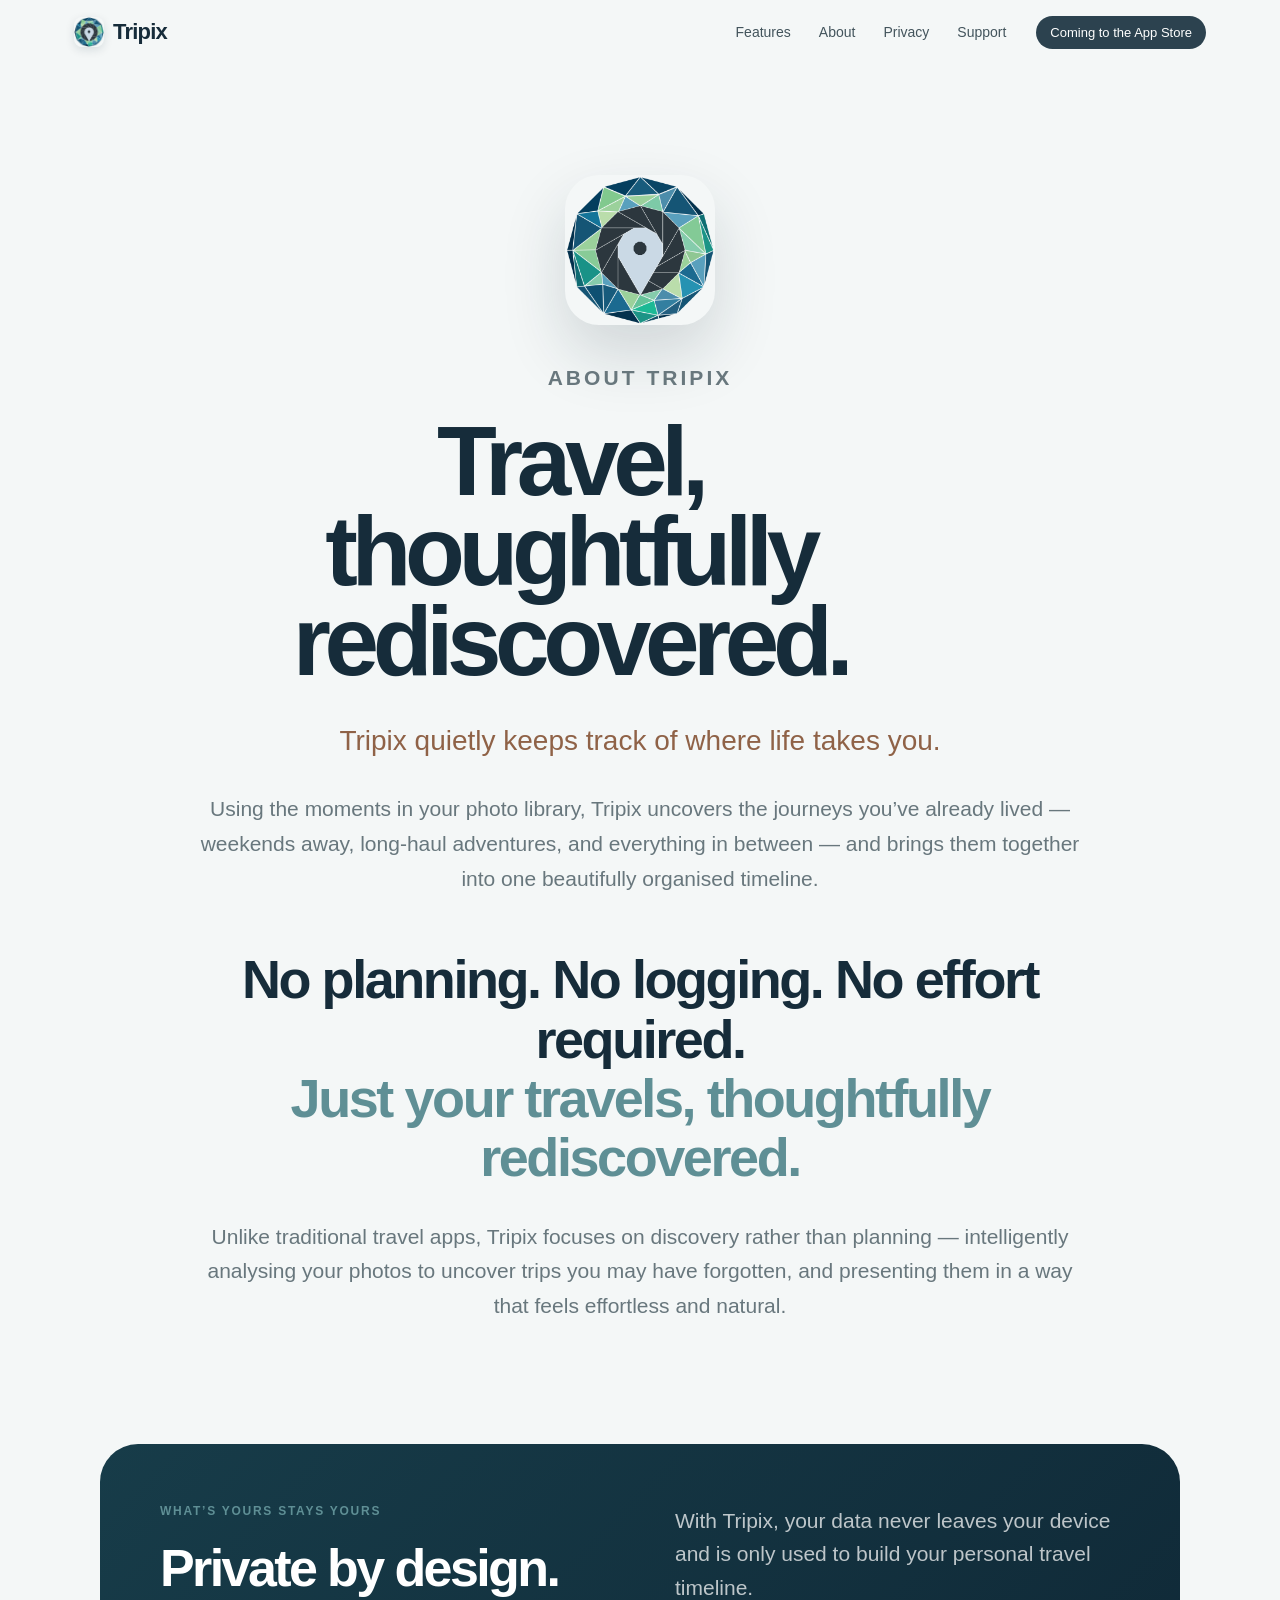
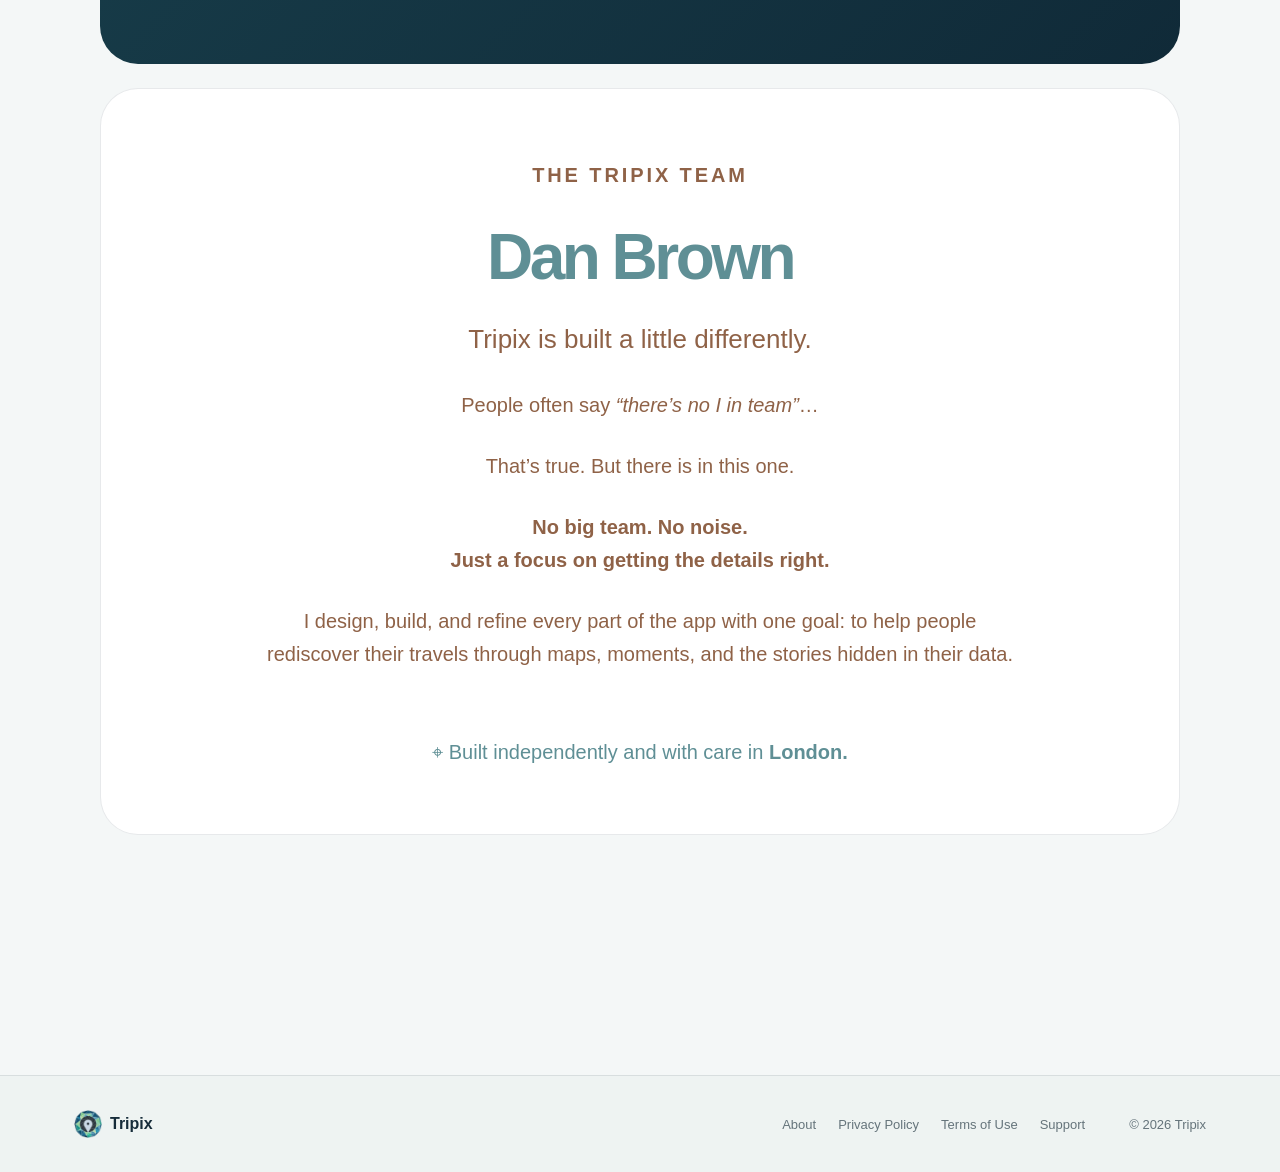
==== about/index.html @ 2b90c8c0 "V3 Upload" ====
<!doctype html><html lang="en"><head><meta charset="utf-8"><meta name="viewport" content="width=device-width,initial-scale=1"><meta name="description" content="About Tripix and the independent developer behind it."><title>About — Tripix</title><link rel="icon" type="image/png" href="../assets/images/app-icon.png"><link rel="stylesheet" href="../assets/styles.css"><script defer src="../assets/site.js"></script></head><body><header class="site-header" data-header><div class="nav-wrap"><a class="brand" href="../" aria-label="Tripix home"><img src="../assets/images/app-icon.png" alt="" class="brand-icon"><span>Tripix</span></a><nav class="nav-links" aria-label="Primary navigation"><a href="../#features">Features</a><a href="../about/" aria-current="page">About</a><a href="../privacy/">Privacy</a><a href="../support/">Support</a></nav><a class="nav-cta is-disabled" href="../#download" aria-disabled="true">Coming to the App Store</a></div></header><main class="subpage section-pad about-page"><section class="about-hero reveal"><img class="about-icon" src="../assets/images/app-icon.png" alt="Tripix app icon"><p class="eyebrow">About Tripix</p><h1>Travel, thoughtfully rediscovered.</h1><p class="about-lede">Tripix quietly keeps track of where life takes you.</p><p>Using the moments in your photo library, Tripix uncovers the journeys you’ve already lived — weekends away, long-haul adventures, and everything in between — and brings them together into one beautifully organised timeline.</p><h2>No planning. No logging. No effort required.<br><span>Just your travels, thoughtfully rediscovered.</span></h2><p>Unlike traditional travel apps, Tripix focuses on discovery rather than planning — intelligently analysing your photos to uncover trips you may have forgotten, and presenting them in a way that feels effortless and natural.</p></section><section class="about-values reveal"><div><p class="eyebrow">What’s yours stays yours</p><h2>Private by design.</h2></div><p>With Tripix, your data never leaves your device and is only used to build your personal travel timeline.</p></section><section class="founder-card reveal"><p class="eyebrow">The Tripix team</p><h2>Dan Brown</h2><p class="founder-intro">Tripix is built a little differently.</p><p>People often say <em>“there’s no I in team”</em>…</p><p>That’s true. But there is in this one.</p><p><strong>No big team. No noise.<br>Just a focus on getting the details right.</strong></p><p>I design, build, and refine every part of the app with one goal: to help people rediscover their travels through maps, moments, and the stories hidden in their data.</p><div class="built-in">⌖ Built independently and with care in <strong>London.</strong></div></section></main><footer class="site-footer"><div class="footer-wrap"><div class="footer-brand"><img src="../assets/images/app-icon.png" alt=""><strong>Tripix</strong></div><nav aria-label="Footer navigation"><a href="../about/">About</a><a href="../privacy/">Privacy Policy</a><a href="../terms/">Terms of Use</a><a href="../support/">Support</a></nav><span>© 2026 Tripix</span></div></footer></body></html>
---- assets/styles.css ----
:root {
  --bg: #f4f7f7;
  --surface: #ffffff;
  --text: #162c3a;
  --muted: #68777d;
  --dark: #102a38;
  --deep: #0d2533;
  --sage: #94b3a5;
  --teal: #5f8f95;
  --sand: #c9a489;
  --peach: #f1d3bc;
  --line: rgba(22,44,58,.10);
  --radius: 34px;
  --shadow: 0 34px 90px rgba(16,42,56,.18);
}

* { box-sizing: border-box; }
html { scroll-behavior: smooth; }
body {
  margin: 0;
  color: var(--text);
  background: var(--bg);
  font-family: -apple-system, BlinkMacSystemFont, "SF Pro Display", "Helvetica Neue", Arial, sans-serif;
  -webkit-font-smoothing: antialiased;
  overflow-x: hidden;
}
img { display:block; max-width:100%; }
a { color: inherit; text-decoration: none; }
h1,h2,h3,p,figure { margin-top:0; }

.site-header {
  position: fixed;
  inset: 0 0 auto 0;
  z-index: 100;
  border-bottom: 1px solid transparent;
  transition: background .28s ease, border-color .28s ease;
}
.site-header.scrolled {
  background: rgba(244,247,247,.78);
  backdrop-filter: saturate(180%) blur(22px);
  -webkit-backdrop-filter: saturate(180%) blur(22px);
  border-color: var(--line);
}
.nav-wrap {
  max-width: 1180px;
  height: 64px;
  margin: auto;
  display:flex;
  align-items:center;
  gap:30px;
  padding:0 24px;
}
.brand { font-weight:780; letter-spacing:-.035em; font-size:22px; }
.nav-links { display:flex; gap:28px; margin-left:auto; font-size:14px; }
.nav-links a { color:#43545c; transition:opacity .2s ease; }
.nav-links a:hover { opacity:.58; }
.nav-cta { font-size:13px; padding:9px 14px; border-radius:999px; background:var(--dark); color:white; }
.nav-cta.is-disabled { opacity:.88; cursor:default; }

.section-pad {
  padding-left: max(24px, calc((100vw - 1180px)/2));
  padding-right:max(24px, calc((100vw - 1180px)/2));
}
.eyebrow {
  text-transform:uppercase;
  letter-spacing:.145em;
  font-weight:760;
  font-size:12px;
  color:var(--teal);
  margin:0 0 20px;
}
.eyebrow.light { color:#b7d3cb; }

.hero {
  min-height:100vh;
  display:grid;
  grid-template-columns: .96fr 1.04fr;
  align-items:center;
  padding-top:118px;
  padding-bottom:50px;
  overflow:hidden;
  background:
    radial-gradient(circle at 76% 55%, rgba(148,179,165,.25), transparent 29%),
    radial-gradient(circle at 85% 73%, rgba(241,211,188,.22), transparent 24%);
}
.hero-copy { position:relative; z-index:3; padding-bottom:40px; }
h1 {
  font-size:clamp(58px,7vw,100px);
  line-height:.91;
  letter-spacing:-.067em;
  margin-bottom:30px;
  max-width:760px;
}
h1 span, h2 span { color:var(--teal); }
.hero-lede {
  max-width:650px;
  font-size:clamp(19px,2vw,24px);
  line-height:1.48;
  color:var(--muted);
  letter-spacing:-.023em;
}
.hero-actions { display:flex; gap:12px; margin-top:34px; flex-wrap:wrap; }
.button { padding:14px 20px; border-radius:999px; font-size:15px; font-weight:680; transition:transform .2s ease, opacity .2s ease; }
.button:hover { transform:translateY(-1px); }
.button.primary { background:var(--dark); color:white; }
.button.secondary { background:rgba(255,255,255,.82); border:1px solid var(--line); }
.hero-stage { min-height:760px; position:relative; display:flex; justify-content:center; align-items:flex-end; }
.hero-halo { position:absolute; width:600px; height:600px; border-radius:50%; background:radial-gradient(circle, rgba(95,143,149,.25), rgba(95,143,149,0) 70%); filter:blur(4px); }
.product-shot { margin:0; position:relative; will-change:transform; filter:drop-shadow(0 32px 48px rgba(12,38,51,.20)); }
.hero-shot { width:min(560px,48vw); transform-origin:50% 100%; }
.hero-shot img, .trips-shot img, .story-screen img, .share-device img { width:100%; height:auto; }

.statement { text-align:center; padding-top:145px; padding-bottom:155px; }
.statement h2, .section-heading h2 {
  font-size:clamp(44px,6vw,78px);
  line-height:1.01;
  letter-spacing:-.057em;
  margin:0 auto;
  max-width:1080px;
}
.statement > p:last-child {
  max-width:760px;
  margin:32px auto 0;
  color:var(--muted);
  font-size:20px;
  line-height:1.55;
}

.split-feature {
  min-height:1050px;
  display:grid;
  grid-template-columns:.9fr 1.1fr;
  gap:80px;
  align-items:center;
  overflow:hidden;
  background:#fff;
  padding-top:110px;
}
.split-copy { max-width:520px; align-self:center; }
.split-copy h2, .share-copy h2 {
  font-size:clamp(50px,5.8vw,82px);
  line-height:.96;
  letter-spacing:-.06em;
  margin-bottom:28px;
}
.split-copy > p:last-child, .share-copy > p:last-child {
  color:var(--muted);
  font-size:20px;
  line-height:1.55;
}
.trips-shot { width:min(620px,51vw); justify-self:center; align-self:end; margin-bottom:-80px; }

.scroll-story {
  position:relative;
  background:linear-gradient(180deg,#112f3e 0%,#173c49 55%,#112f3e 100%);
  color:white;
}
.scroll-story-inner {
  display:grid;
  grid-template-columns:1.04fr .96fr;
  gap:90px;
  align-items:start;
}
.story-visual {
  position:sticky;
  top:64px;
  height:calc(100vh - 64px);
  min-height:680px;
  display:flex;
  align-items:flex-end;
  justify-content:center;
  overflow:hidden;
}
.story-glow {
  position:absolute;
  width:620px;
  height:620px;
  bottom:2%;
  border-radius:50%;
  background:radial-gradient(circle,rgba(148,179,165,.24),rgba(148,179,165,0) 70%);
}
.story-screen {
  position:absolute;
  bottom:-40px;
  width:min(550px,46vw);
  margin:0;
  opacity:0;
  transform:translateY(45px) scale(.965);
  transition:opacity .72s cubic-bezier(.22,1,.36,1), transform .72s cubic-bezier(.22,1,.36,1);
  filter:drop-shadow(0 36px 50px rgba(0,0,0,.28));
  pointer-events:none;
}
.story-screen.active { opacity:1; transform:translateY(0) scale(1); }
.story-copy { position:relative; }
.story-step {
  min-height:100vh;
  display:flex;
  flex-direction:column;
  justify-content:center;
  max-width:530px;
  opacity:.32;
  transform:translateY(16px);
  transition:opacity .45s ease, transform .45s ease;
}
.story-step.active { opacity:1; transform:none; }
.story-step h2 {
  font-size:clamp(52px,6vw,86px);
  line-height:.94;
  letter-spacing:-.06em;
  margin-bottom:28px;
}
.story-step > p:last-child {
  color:rgba(255,255,255,.69);
  font-size:20px;
  line-height:1.58;
}

.insight-strip { padding-top:145px; padding-bottom:160px; }
.section-heading { text-align:center; max-width:1020px; margin:0 auto 72px; }
.editorial-grid { display:grid; grid-template-columns:1.15fr .85fr; gap:20px; }
.editorial-card {
  min-height:520px;
  border-radius:38px;
  overflow:hidden;
  padding:42px;
  position:relative;
  border:1px solid rgba(22,44,58,.06);
}
.editorial-copy { position:relative; z-index:2; }
.card-kicker {
  display:block;
  font-size:12px;
  font-weight:760;
  text-transform:uppercase;
  letter-spacing:.14em;
  color:var(--teal);
  margin-bottom:28px;
}
.editorial-card h3 { font-size:clamp(36px,4vw,53px); line-height:1.02; letter-spacing:-.05em; max-width:610px; }
.editorial-card p { font-size:18px; line-height:1.55; max-width:570px; }
.memory-card { background:linear-gradient(135deg,#f1d3bc 0%,#c9a489 100%); }
.memory-card p { color:rgba(22,44,58,.73); }
.memory-card .card-kicker { color:#6f5141; }
.anniversary-badge {
  width:330px;
  height:330px;
  border-radius:50%;
  background:rgba(255,255,255,.35);
  backdrop-filter:blur(10px);
  -webkit-backdrop-filter:blur(10px);
  border:1px solid rgba(255,255,255,.4);
  position:absolute;
  right:-35px;
  bottom:-95px;
  display:flex;
  flex-direction:column;
  justify-content:center;
  align-items:center;
  box-shadow:0 25px 55px rgba(70,43,29,.14);
}
.anniversary-badge small { font-size:14px; }
.anniversary-badge strong { font-size:35px; letter-spacing:-.05em; }
.private-card { background:#e5eeeb; display:flex; align-items:flex-end; }
.private-card p { color:#5a6c6d; }
.privacy-lock {
  position:absolute;
  right:40px;
  top:25px;
  font-size:210px;
  line-height:1;
  color:rgba(95,143,149,.15);
  transform:rotate(-20deg);
}

.share-feature {
  min-height:1020px;
  background:linear-gradient(155deg,#dfe9e5 0%,#c3d7cf 60%,#e9ddcf 100%);
  display:grid;
  grid-template-columns:.88fr 1.12fr;
  gap:80px;
  align-items:center;
  overflow:hidden;
  padding-top:110px;
}
.share-copy { max-width:520px; }
.share-device { width:min(620px,52vw); justify-self:center; align-self:end; margin-bottom:-110px; }

.privacy-band { background:var(--deep); color:white; padding-top:135px; padding-bottom:135px; }
.privacy-inner { display:grid;grid-template-columns:1fr 1fr;gap:90px;align-items:end; }
.privacy-band h2 { font-size:clamp(54px,6vw,82px);line-height:.96;letter-spacing:-.06em;margin:0; }
.privacy-copy p { font-size:22px;line-height:1.5;color:rgba(255,255,255,.72); }
.privacy-copy a { display:inline-block;margin-top:14px;color:white;font-weight:680; }

.final-cta { text-align:center;padding-top:165px;padding-bottom:175px; }
.final-cta h2 { font-size:clamp(44px,6vw,78px);line-height:1.01;letter-spacing:-.057em;margin:0 auto;max-width:1080px; }
.final-cta > p:last-child { font-size:20px;color:var(--muted);margin-top:28px; }

.site-footer { border-top:1px solid var(--line); background:#eef3f2; }
.footer-wrap { max-width:1180px;margin:auto;padding:34px 24px;display:flex;align-items:center;gap:26px;font-size:13px;color:#65747b; }
.footer-wrap strong{color:var(--text);font-size:16px}.footer-wrap nav{display:flex;gap:22px;margin-left:auto}.footer-wrap > span{margin-left:18px}

.reveal { opacity:0; transform:translateY(28px); transition:opacity .8s cubic-bezier(.22,1,.36,1),transform .8s cubic-bezier(.22,1,.36,1); }
.reveal.visible { opacity:1;transform:none; }

/* subpages */
.subpage { min-height:100vh; padding-top:145px; padding-bottom:120px; }
.subpage .page-head { max-width:850px; margin-bottom:70px; }
.subpage h1 { font-size:clamp(52px,7vw,88px); }
.subpage .page-head p { font-size:21px;line-height:1.5;color:var(--muted); }
.content-card { max-width:900px;background:white;border-radius:30px;padding:42px;margin-bottom:18px;border:1px solid rgba(22,44,58,.06); }
.content-card h2 { font-size:26px;letter-spacing:-.03em;margin-bottom:14px; }
.content-card p,.content-card li { color:#53636b;line-height:1.65;font-size:16px; }
.content-card a { color:var(--teal);font-weight:650; }
.faq-grid { display:grid;gap:14px;max-width:920px; }
details { background:white;border:1px solid rgba(22,44,58,.07);border-radius:20px;padding:0 22px; }
summary { cursor:pointer;list-style:none;padding:23px 0;font-weight:700;font-size:17px; }
summary::-webkit-details-marker{display:none}details p{color:var(--muted);line-height:1.6;padding:0 0 22px;margin:0; }
.contact-card { margin-top:36px;max-width:920px;background:var(--dark);color:white;border-radius:30px;padding:38px; }
.contact-card p{color:rgba(255,255,255,.7);font-size:18px}.contact-card a{font-weight:700}

@media (max-width: 940px) {
  .hero { grid-template-columns:1fr; text-align:center; padding-top:140px; }
  .hero-copy { max-width:780px; margin:auto; padding-bottom:0; }
  .hero-lede{margin-left:auto;margin-right:auto}.hero-actions{justify-content:center}
  .hero-stage { min-height:700px; }
  .hero-shot { width:min(570px,72vw); }
  .split-feature { grid-template-columns:1fr; text-align:center; gap:20px; padding-top:110px; }
  .split-copy { max-width:760px; margin:auto; }
  .trips-shot { width:min(570px,75vw); margin-top:35px; }
  .scroll-story-inner { grid-template-columns:1fr; gap:0; padding-left:0; padding-right:0; }
  .story-visual { top:58px; height:58vh; min-height:520px; z-index:2; background:linear-gradient(180deg,#112f3e 88%,rgba(17,47,62,0)); }
  .story-screen { width:min(430px,62vw); bottom:-20px; }
  .story-copy { padding:0 max(24px, calc((100vw - 760px)/2)); }
  .story-step { min-height:72vh; text-align:center; margin:auto; max-width:720px; padding-top:90px; }
  .editorial-grid { grid-template-columns:1fr; }
  .editorial-card { min-height:480px; }
  .share-feature { grid-template-columns:1fr; text-align:center; gap:20px; }
  .share-copy { max-width:760px; margin:auto; }
  .share-device { width:min(570px,76vw); margin-top:30px; }
  .privacy-inner { grid-template-columns:1fr;gap:40px; }
}

@media (max-width: 720px) {
  .nav-links { display:none; }
  .nav-cta { margin-left:auto; }
  .hero { padding-top:120px; }
  .hero-stage { min-height:590px; }
  .hero-shot { width:min(470px,94vw); }
  .statement { padding-top:105px; padding-bottom:110px; }
  .split-feature { min-height:auto; padding-top:95px; }
  .trips-shot { width:min(480px,94vw); margin-bottom:-55px; }
  .story-visual { min-height:460px; height:54vh; }
  .story-screen { width:min(390px,86vw); }
  .story-step { min-height:76vh; padding:95px 24px 40px; }
  .insight-strip { padding-top:105px; padding-bottom:110px; }
  .editorial-card { padding:30px; border-radius:30px; min-height:460px; }
  .anniversary-badge { width:270px; height:270px; right:-65px; bottom:-70px; }
  .share-feature { min-height:auto; padding-top:95px; }
  .share-device { width:min(480px,94vw); margin-bottom:-60px; }
  .privacy-band{padding-top:95px;padding-bottom:95px}
  .footer-wrap{align-items:flex-start;flex-direction:column}.footer-wrap nav{margin-left:0;flex-wrap:wrap}.footer-wrap>span{margin-left:0}
  .content-card{padding:26px}.subpage{padding-top:110px}.subpage .page-head{margin-bottom:40px}
}

@media (max-width: 520px) {
  .nav-cta{display:none}.nav-wrap{height:58px}.brand{font-size:20px}
  .hero { padding-top:104px; }
  .hero-stage { min-height:520px; }
  .statement > p:last-child, .split-copy > p:last-child, .share-copy > p:last-child, .story-step > p:last-child { font-size:18px; }
  .story-visual { top:58px; min-height:420px; height:49vh; }
  .story-screen { width:min(350px,92vw); }
  .editorial-card h3 { font-size:34px; }
  .editorial-card p { font-size:17px; }
  .privacy-copy p { font-size:19px; }
}

@media (prefers-reduced-motion: reduce) {
  html { scroll-behavior:auto; }
  *,*::before,*::after { animation:none!important;transition:none!important; }
  .reveal { opacity:1;transform:none; }
  .story-screen { display:none; opacity:1; transform:none; }
  .story-screen.active { display:block; }
  .story-step { opacity:1; transform:none; }
}


/* V3 — brand, support, legal and about pages */
.brand { display:flex; align-items:center; gap:9px; }
.brand-icon { width:30px; height:30px; border-radius:8px; box-shadow:0 3px 10px rgba(16,42,56,.12); }
.footer-brand { display:flex; align-items:center; gap:8px; }
.footer-brand img { width:28px; height:28px; border-radius:7px; }
.page-icon { width:92px; height:92px; border-radius:22px; box-shadow:0 18px 42px rgba(16,42,56,.16); margin:0 auto 26px; }
.support-page .page-head, .legal-page .page-head { text-align:center; }
.section-heading.compact { margin-bottom:42px; }
.section-heading.compact h2 { font-size:clamp(38px,5vw,64px); }
.support-guides { margin:30px 0 120px; }
.guide-grid { display:grid; grid-template-columns:repeat(2,minmax(0,1fr)); gap:20px; }
.guide-card { background:#fff; border:1px solid var(--line); border-radius:30px; padding:34px; min-height:285px; display:flex; flex-direction:column; transition:transform .22s ease, box-shadow .22s ease; }
.guide-card:hover { transform:translateY(-4px); box-shadow:0 24px 60px rgba(16,42,56,.10); }
.guide-number { font-size:12px; font-weight:800; letter-spacing:.15em; color:var(--sage); margin-bottom:auto; }
.guide-card h3 { font-size:32px; letter-spacing:-.04em; margin:28px 0 12px; }
.guide-card p { color:var(--muted); line-height:1.55; }
.guide-link { font-weight:700; color:var(--teal); margin-top:14px; }
.faq-section { max-width:920px; margin:0 auto 100px; }
.faq-category { margin-bottom:44px; }
.faq-category h3 { font-size:24px; letter-spacing:-.03em; margin-bottom:12px; color:var(--teal); }
.faq-category details { background:#fff; border:1px solid var(--line); border-radius:20px; padding:0 24px; margin:10px 0; }
.faq-category summary { cursor:pointer; padding:22px 0; font-size:18px; font-weight:720; list-style:none; }
.faq-category summary::-webkit-details-marker { display:none; }
.faq-category summary::after { content:'+'; float:right; color:var(--teal); font-size:22px; }
.faq-category details[open] summary::after { content:'–'; }
.faq-category details p { color:var(--muted); line-height:1.6; padding:0 34px 22px 0; }
.contact-card { margin-top:70px; }
.legal-stack { max-width:900px; margin:0 auto; display:grid; gap:18px; }
.legal-section { background:#fff; border:1px solid var(--line); border-radius:26px; padding:34px 38px; }
.legal-section h2 { font-size:27px; letter-spacing:-.035em; margin-bottom:14px; }
.legal-section p, .legal-section li { color:var(--muted); line-height:1.65; font-size:17px; }
.legal-section ul { padding-left:22px; margin-top:10px; }
.legal-section a { color:var(--teal); text-decoration:underline; text-underline-offset:3px; }
.about-page { max-width:1180px; margin:auto; }
.about-hero { text-align:center; max-width:900px; margin:30px auto 120px; }
.about-icon { width:150px; height:150px; border-radius:34px; box-shadow:0 28px 64px rgba(16,42,56,.16); margin:0 auto 36px; }
.about-hero h1 { font-size:clamp(56px,8vw,98px); line-height:.92; letter-spacing:-.065em; margin-bottom:32px; }
.about-hero .about-lede { font-size:28px; color:#8f6247; }
.about-hero > p { font-size:21px; line-height:1.65; color:var(--muted); }
.about-hero h2 { font-size:clamp(32px,4.5vw,54px); line-height:1.1; letter-spacing:-.045em; margin:54px 0 32px; }
.about-values { background:linear-gradient(135deg,#173c49,#102a38); color:white; border-radius:38px; padding:60px; display:grid; grid-template-columns:1fr 1fr; gap:70px; margin-bottom:24px; }
.about-values h2 { font-size:52px; letter-spacing:-.05em; margin:0; }
.about-values > p { color:rgba(255,255,255,.72); font-size:21px; line-height:1.6; margin:auto 0; }
.founder-card { background:#fff; border:1px solid var(--line); border-radius:38px; padding:70px; text-align:center; margin-bottom:120px; }
.founder-card h2 { font-size:64px; color:var(--teal); letter-spacing:-.055em; margin:10px 0 24px; }
.founder-card p { max-width:760px; margin:0 auto 28px; font-size:20px; line-height:1.65; color:#8f6247; }
.founder-intro { font-size:26px!important; }
.built-in { margin-top:70px; color:var(--teal); font-size:20px; }
.guide-page { max-width:1020px; margin:auto; }
.back-link { display:inline-block; margin:10px 0 28px; font-weight:700; color:var(--teal); }
.guide-page .page-head { max-width:880px; }
.guide-stack { display:grid; gap:18px; margin-bottom:100px; }
.guide-section { background:#fff; border:1px solid var(--line); border-radius:28px; padding:38px 42px; }
.guide-kicker { margin:0 0 8px; font-size:13px; font-weight:800; text-transform:uppercase; letter-spacing:.13em; color:var(--sage); }
.guide-section h2 { font-size:31px; letter-spacing:-.04em; margin-bottom:16px; color:#8f6247; }
.guide-body p, .guide-body li { color:var(--muted); font-size:18px; line-height:1.62; }
.guide-body ul { padding-left:22px; }
@media (max-width:760px) {
  .brand span { display:none; }
  .brand-icon { width:32px; height:32px; }
  .guide-grid { grid-template-columns:1fr; }
  .guide-card { min-height:230px; }
  .about-values { grid-template-columns:1fr; gap:24px; padding:38px 28px; }
  .about-values h2 { font-size:42px; }
  .founder-card { padding:42px 24px; }
  .founder-card h2 { font-size:48px; }
  .guide-section, .legal-section { padding:28px 24px; }
  .page-icon { width:76px; height:76px; border-radius:18px; }
}
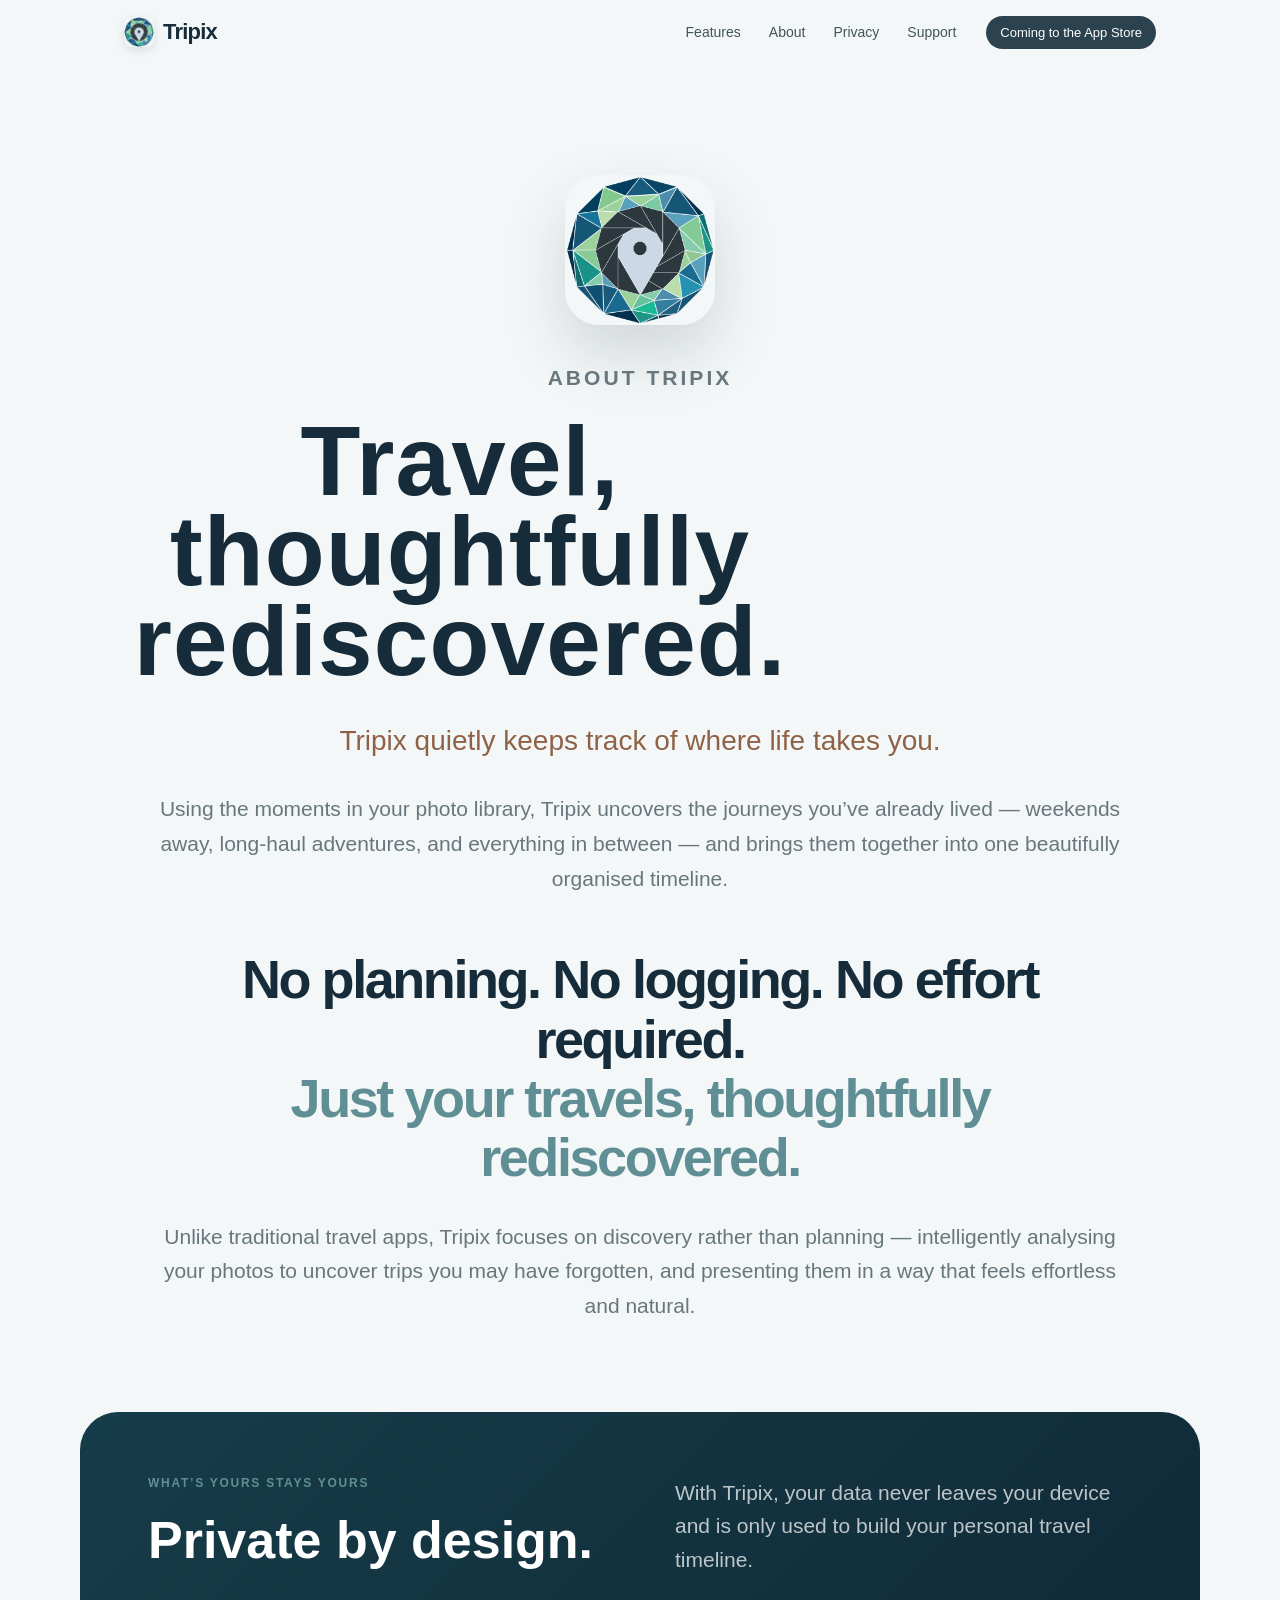
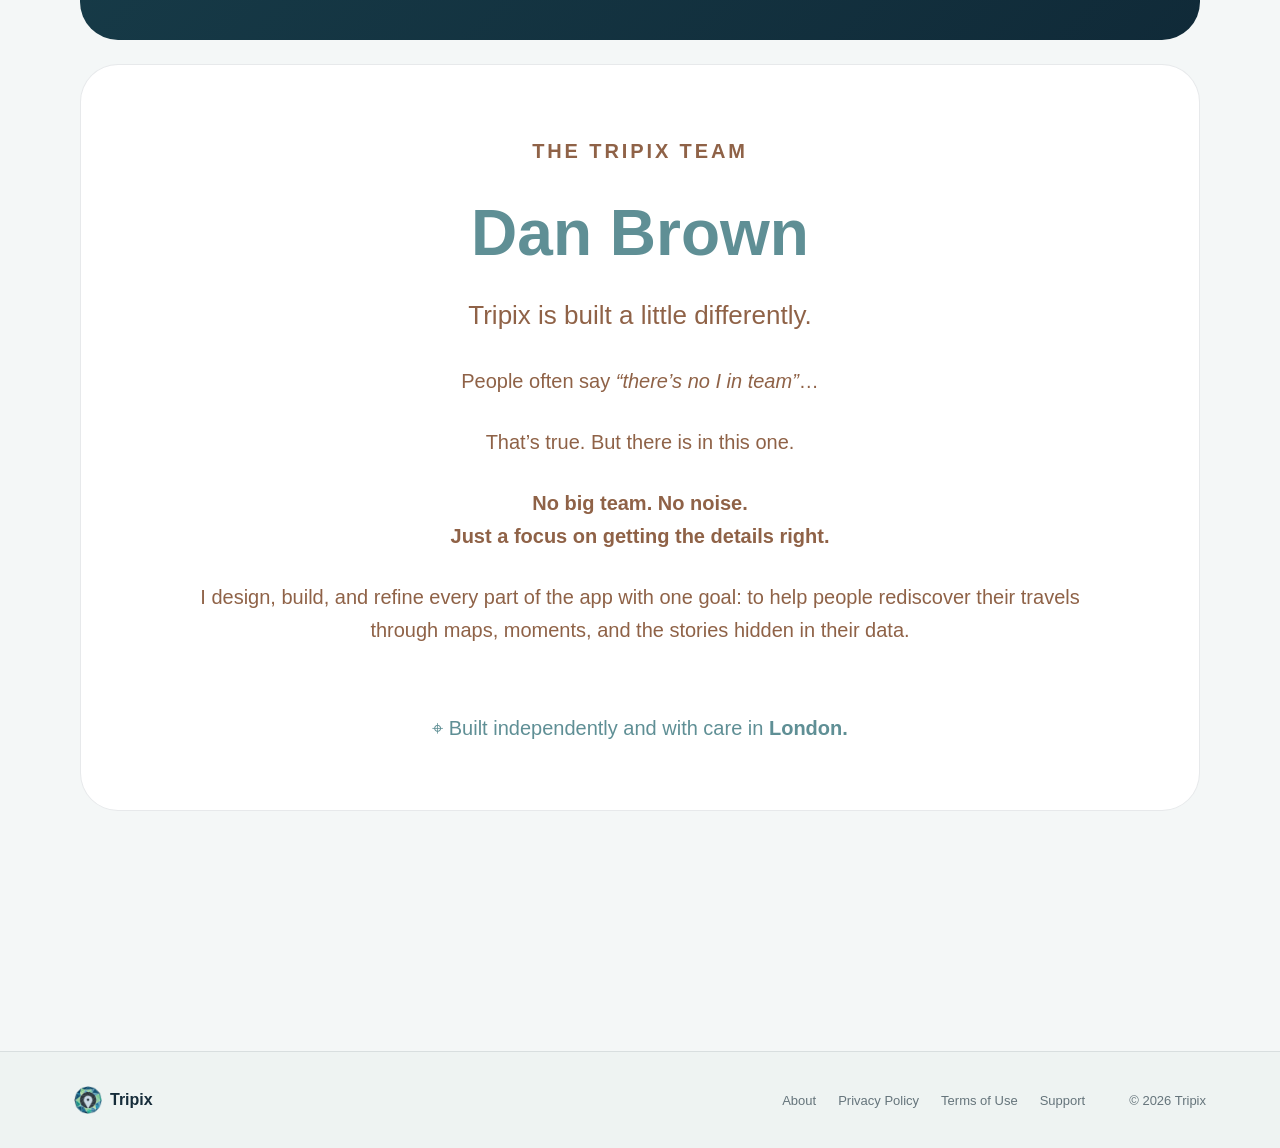
==== commit 47f8203e: "V7 Update V6 Skipped" ====
--- a/about/index.html
+++ b/about/index.html
@@ -1 +1 @@
-<!doctype html><html lang="en"><head><meta charset="utf-8"><meta name="viewport" content="width=device-width,initial-scale=1"><meta name="description" content="About Tripix and the independent developer behind it."><title>About — Tripix</title><link rel="icon" type="image/png" href="../assets/images/app-icon.png"><link rel="stylesheet" href="../assets/styles.css"><script defer src="../assets/site.js"></script></head><body><header class="site-header" data-header><div class="nav-wrap"><a class="brand" href="../" aria-label="Tripix home"><img src="../assets/images/app-icon.png" alt="" class="brand-icon"><span>Tripix</span></a><nav class="nav-links" aria-label="Primary navigation"><a href="../#features">Features</a><a href="../about/" aria-current="page">About</a><a href="../privacy/">Privacy</a><a href="../support/">Support</a></nav><a class="nav-cta is-disabled" href="../#download" aria-disabled="true">Coming to the App Store</a></div></header><main class="subpage section-pad about-page"><section class="about-hero reveal"><img class="about-icon" src="../assets/images/app-icon.png" alt="Tripix app icon"><p class="eyebrow">About Tripix</p><h1>Travel, thoughtfully rediscovered.</h1><p class="about-lede">Tripix quietly keeps track of where life takes you.</p><p>Using the moments in your photo library, Tripix uncovers the journeys you’ve already lived — weekends away, long-haul adventures, and everything in between — and brings them together into one beautifully organised timeline.</p><h2>No planning. No logging. No effort required.<br><span>Just your travels, thoughtfully rediscovered.</span></h2><p>Unlike traditional travel apps, Tripix focuses on discovery rather than planning — intelligently analysing your photos to uncover trips you may have forgotten, and presenting them in a way that feels effortless and natural.</p></section><section class="about-values reveal"><div><p class="eyebrow">What’s yours stays yours</p><h2>Private by design.</h2></div><p>With Tripix, your data never leaves your device and is only used to build your personal travel timeline.</p></section><section class="founder-card reveal"><p class="eyebrow">The Tripix team</p><h2>Dan Brown</h2><p class="founder-intro">Tripix is built a little differently.</p><p>People often say <em>“there’s no I in team”</em>…</p><p>That’s true. But there is in this one.</p><p><strong>No big team. No noise.<br>Just a focus on getting the details right.</strong></p><p>I design, build, and refine every part of the app with one goal: to help people rediscover their travels through maps, moments, and the stories hidden in their data.</p><div class="built-in">⌖ Built independently and with care in <strong>London.</strong></div></section></main><footer class="site-footer"><div class="footer-wrap"><div class="footer-brand"><img src="../assets/images/app-icon.png" alt=""><strong>Tripix</strong></div><nav aria-label="Footer navigation"><a href="../about/">About</a><a href="../privacy/">Privacy Policy</a><a href="../terms/">Terms of Use</a><a href="../support/">Support</a></nav><span>© 2026 Tripix</span></div></footer></body></html>+<!doctype html><html lang="en"><head><meta charset="utf-8"><meta name="viewport" content="width=device-width,initial-scale=1"><meta name="description" content="About Tripix and the independent developer behind it."><title>About — Tripix</title><link rel="icon" type="image/png" href="/assets/images/app-icon.png" /><link rel="stylesheet" href="../assets/styles.css"><script defer src="../assets/site.js"></script></head><body><header class="site-header" data-header><div class="nav-wrap"><a class="brand" href="/" aria-label="Tripix home"><img src="../assets/images/app-icon.png" alt="" class="brand-icon"><span>Tripix</span></a><nav class="nav-links" aria-label="Primary navigation"><a href="../#features">Features</a><a href="../about/" aria-current="page">About</a><a href="../privacy/">Privacy</a><a href="../support/">Support</a></nav><a class="nav-cta is-disabled" href="../#download" aria-disabled="true">Coming to the App Store</a></div></header><main class="subpage section-pad about-page"><section class="about-hero reveal"><img class="about-icon" src="../assets/images/app-icon.png" alt="Tripix app icon"><p class="eyebrow">About Tripix</p><h1>Travel, thoughtfully rediscovered.</h1><p class="about-lede">Tripix quietly keeps track of where life takes you.</p><p>Using the moments in your photo library, Tripix uncovers the journeys you’ve already lived — weekends away, long-haul adventures, and everything in between — and brings them together into one beautifully organised timeline.</p><h2>No planning. No logging. No effort required.<br><span>Just your travels, thoughtfully rediscovered.</span></h2><p>Unlike traditional travel apps, Tripix focuses on discovery rather than planning — intelligently analysing your photos to uncover trips you may have forgotten, and presenting them in a way that feels effortless and natural.</p></section><section class="about-values reveal"><div><p class="eyebrow">What’s yours stays yours</p><h2>Private by design.</h2></div><p>With Tripix, your data never leaves your device and is only used to build your personal travel timeline.</p></section><section class="founder-card reveal"><p class="eyebrow">The Tripix team</p><h2>Dan Brown</h2><p class="founder-intro">Tripix is built a little differently.</p><p>People often say <em>“there’s no I in team”</em>…</p><p>That’s true. But there is in this one.</p><p><strong>No big team. No noise.<br>Just a focus on getting the details right.</strong></p><p>I design, build, and refine every part of the app with one goal: to help people rediscover their travels through maps, moments, and the stories hidden in their data.</p><div class="built-in">⌖ Built independently and with care in <strong>London.</strong></div></section></main><footer class="site-footer"><div class="footer-wrap"><div class="footer-brand"><img src="../assets/images/app-icon.png" alt=""><strong>Tripix</strong></div><nav aria-label="Footer navigation"><a href="../about/">About</a><a href="../privacy/">Privacy Policy</a><a href="../terms/">Terms of Use</a><a href="../support/">Support</a></nav><span>© 2026 Tripix</span></div></footer></body></html>
--- a/assets/styles.css
+++ b/assets/styles.css
@@ -453,3 +453,935 @@
   .guide-section, .legal-section { padding:28px 24px; }
   .page-icon { width:76px; height:76px; border-radius:18px; }
 }
+
+
+/* V4 — secondary page system */
+.subpage.section-pad {
+  width: 100%;
+  max-width: 1180px;
+  margin-left: auto;
+  margin-right: auto;
+  padding-left: 24px;
+  padding-right: 24px;
+}
+
+.support-page,
+.guide-page,
+.legal-page,
+.about-page {
+  width: 100%;
+  max-width: 1180px;
+}
+
+.subpage .page-head {
+  max-width: 920px;
+  margin-left: auto;
+  margin-right: auto;
+  margin-bottom: 64px;
+}
+.subpage .page-head h1 {
+  font-size: clamp(52px, 6.2vw, 86px);
+  line-height: .96;
+  letter-spacing: -.06em;
+  margin-bottom: 24px;
+  text-wrap: balance;
+}
+.subpage .page-head p:last-child {
+  max-width: 780px;
+  margin-left: auto;
+  margin-right: auto;
+  font-size: clamp(19px, 1.7vw, 23px);
+  line-height: 1.55;
+}
+
+/* Header/footer brand sizing: keep the high-res source, constrain in CSS. */
+.brand-icon {
+  width: 30px;
+  height: 30px;
+  object-fit: contain;
+  flex: 0 0 30px;
+}
+.footer-brand img {
+  width: 28px;
+  height: 28px;
+  object-fit: contain;
+  flex: 0 0 28px;
+}
+
+/* Support landing */
+.support-page .page-head { max-width: 900px; }
+.support-guides { margin: 30px 0 108px; }
+.guide-grid { gap: 22px; }
+.guide-card {
+  min-height: 300px;
+  padding: 38px;
+  background: linear-gradient(145deg, #fff 0%, #f8fbfa 100%);
+}
+.guide-card h3 { font-size: clamp(30px, 3vw, 38px); }
+.faq-section { max-width: 980px; }
+.faq-category h3 { margin-top: 0; }
+.contact-card { max-width: 980px; margin-left: auto; margin-right: auto; }
+
+/* Help articles */
+.guide-page { max-width: 1180px; }
+.guide-page .back-link { margin-top: 0; }
+.guide-page .page-head { text-align: left; max-width: 980px; margin-left: 0; }
+.guide-page .page-head p:last-child { margin-left: 0; }
+.guide-stack {
+  grid-template-columns: repeat(2, minmax(0, 1fr));
+  gap: 22px;
+  margin-bottom: 110px;
+}
+.guide-section {
+  min-width: 0;
+  padding: 42px 44px;
+  border-radius: 32px;
+  box-shadow: 0 18px 50px rgba(16,42,56,.055);
+}
+.guide-stack .guide-section:last-child:nth-child(odd) { grid-column: 1 / -1; }
+.guide-section h2 {
+  font-size: clamp(28px, 2.5vw, 36px);
+  line-height: 1.08;
+  margin-bottom: 18px;
+}
+.guide-body p,
+.guide-body li {
+  font-size: 18px;
+  line-height: 1.66;
+}
+.guide-body strong { color: #8f6247; }
+
+/* Legal pages */
+.legal-page { max-width: 1120px; }
+.legal-page .page-head { max-width: 940px; }
+.legal-page .page-head h1 { font-size: clamp(54px, 6vw, 82px); }
+.legal-stack {
+  width: 100%;
+  max-width: 980px;
+  gap: 20px;
+}
+.legal-section {
+  padding: 42px 48px;
+  border-radius: 30px;
+  box-shadow: 0 14px 44px rgba(16,42,56,.045);
+}
+.legal-section h2 {
+  font-size: clamp(27px, 2.4vw, 34px);
+  line-height: 1.15;
+  margin-bottom: 18px;
+}
+.legal-section p,
+.legal-section li {
+  font-size: 18px;
+  line-height: 1.72;
+}
+.legal-section p { margin-bottom: 0; }
+.legal-section ul { margin: 14px 0 18px; }
+.legal-meta {
+  display: inline-flex;
+  align-items: center;
+  gap: 8px;
+  padding: 8px 13px;
+  border-radius: 999px;
+  background: #e5eeeb;
+  color: #53636b !important;
+  font-size: 14px !important;
+  font-weight: 650;
+}
+
+/* Privacy hero */
+.privacy-hero-card {
+  max-width: 980px;
+  margin: 0 auto 24px;
+  padding: 54px 58px;
+  border-radius: 34px;
+  color: #fff;
+  background: linear-gradient(135deg, #173c49 0%, #102a38 100%);
+  display: grid;
+  grid-template-columns: .8fr 1.2fr;
+  gap: 56px;
+  align-items: center;
+}
+.privacy-hero-card h2 {
+  font-size: clamp(38px, 4.2vw, 58px);
+  line-height: 1;
+  letter-spacing: -.05em;
+  margin: 0;
+}
+.privacy-hero-card p {
+  margin: 0;
+  color: rgba(255,255,255,.74);
+  font-size: 20px;
+  line-height: 1.6;
+}
+
+/* About */
+.about-page { max-width: 1180px; }
+.about-hero { max-width: 940px; }
+.about-values, .founder-card { width: 100%; }
+
+/* Make short subpages sit naturally above the footer. */
+.subpage { min-height: calc(100vh - 120px); }
+
+@media (max-width: 900px) {
+  .guide-stack { grid-template-columns: 1fr; }
+  .guide-stack .guide-section:last-child:nth-child(odd) { grid-column: auto; }
+  .privacy-hero-card { grid-template-columns: 1fr; gap: 22px; padding: 42px; }
+}
+
+@media (max-width: 720px) {
+  .subpage.section-pad { padding-left: 20px; padding-right: 20px; }
+  .subpage .page-head { margin-bottom: 44px; }
+  .guide-section,
+  .legal-section { padding: 30px 26px; border-radius: 26px; }
+  .guide-body p,
+  .guide-body li,
+  .legal-section p,
+  .legal-section li { font-size: 17px; }
+  .privacy-hero-card { padding: 32px 28px; border-radius: 28px; }
+}
+
+/* ============================================================
+   V5 — responsive product imagery, stable scroll story, and
+   explicit secondary-page alignment/width system
+   ============================================================ */
+
+/* Large display type: retain the tight editorial feel without
+   allowing characters (especially r) to visually collide. */
+.hero h1 { letter-spacing: -0.018em; }
+.statement h2,
+.section-heading h2,
+.final-cta h2 { letter-spacing: -0.022em; }
+.split-copy h2,
+.share-copy h2,
+.story-step h2,
+.privacy-band h2 { letter-spacing: -0.022em; }
+.subpage .page-head h1,
+.about-hero h1 { letter-spacing: -0.022em; }
+
+/* Product imagery: size by available height as well as width so
+   phones never overwhelm a laptop or shorter desktop viewport. */
+.hero-stage {
+  min-height: 640px;
+  height: min(78vh, 760px);
+}
+.hero-shot {
+  width: auto;
+  height: min(70vh, 680px);
+  max-width: 44vw;
+}
+.hero-shot img {
+  height: 100%;
+  width: auto;
+  max-width: 100%;
+  object-fit: contain;
+}
+
+.split-feature {
+  min-height: 820px;
+  padding-top: 90px;
+}
+.trips-shot {
+  width: auto;
+  height: min(68vh, 650px);
+  max-width: 44vw;
+  margin-bottom: -48px;
+}
+.trips-shot img {
+  height: 100%;
+  width: auto;
+  max-width: 100%;
+  object-fit: contain;
+}
+
+.share-feature {
+  min-height: 820px;
+  padding-top: 90px;
+}
+.share-device {
+  width: auto;
+  height: min(68vh, 650px);
+  max-width: 44vw;
+  margin-bottom: -48px;
+}
+.share-device img {
+  height: 100%;
+  width: auto;
+  max-width: 100%;
+  object-fit: contain;
+}
+
+/* Desktop scroll story: one bounded, stable sticky visual. */
+.scroll-story-inner {
+  max-width: 1180px;
+  margin: 0 auto;
+  padding-left: 24px;
+  padding-right: 24px;
+  grid-template-columns: minmax(360px, .9fr) minmax(420px, 1.1fr);
+  gap: clamp(56px, 7vw, 100px);
+}
+.story-visual {
+  top: 64px;
+  height: calc(100vh - 64px);
+  min-height: 600px;
+  align-items: center;
+  overflow: hidden;
+}
+.story-screen {
+  bottom: auto;
+  width: auto;
+  height: min(72vh, 660px);
+  max-width: 42vw;
+  display: flex;
+  align-items: center;
+  justify-content: center;
+  transform: translateY(28px) scale(.975);
+}
+.story-screen img {
+  width: auto;
+  height: 100%;
+  max-width: 100%;
+  object-fit: contain;
+}
+.story-screen.active { transform: translateY(0) scale(1); }
+.story-glow {
+  width: min(540px, 42vw);
+  height: min(540px, 42vw);
+  bottom: 50%;
+  transform: translateY(50%);
+}
+.story-step {
+  min-height: 92vh;
+  max-width: 620px;
+  padding: 80px 0;
+}
+.story-inline-screen { display: none; }
+
+/* Secondary pages: use explicit viewport-aware shells. This avoids
+   inherited homepage padding/max-width rules fighting each other. */
+.subpage.section-pad {
+  max-width: none !important;
+  width: 100% !important;
+  margin: 0 !important;
+  padding-left: clamp(24px, 5vw, 80px) !important;
+  padding-right: clamp(24px, 5vw, 80px) !important;
+}
+
+.subpage .page-head {
+  width: min(1040px, calc(100vw - 96px));
+  max-width: none;
+  margin-left: auto;
+  margin-right: auto;
+}
+.subpage .page-head p:last-child { max-width: 860px; }
+
+/* About */
+.about-page { max-width: none !important; }
+.about-hero {
+  width: min(1080px, calc(100vw - 96px));
+  max-width: none;
+  margin-left: auto;
+  margin-right: auto;
+}
+.about-hero > p {
+  max-width: 930px;
+  margin-left: auto;
+  margin-right: auto;
+}
+.about-hero h2 { max-width: 1000px; margin-left: auto; margin-right: auto; }
+.about-values,
+.founder-card {
+  width: min(1080px, calc(100vw - 96px));
+  max-width: none;
+  margin-left: auto;
+  margin-right: auto;
+}
+.founder-card p { max-width: 880px; }
+
+/* Support landing */
+.support-page { max-width: none !important; }
+.support-page .page-head,
+.support-guides,
+.faq-section,
+.contact-card {
+  width: min(1060px, calc(100vw - 96px));
+  max-width: none;
+  margin-left: auto;
+  margin-right: auto;
+}
+.support-guides { margin-top: 30px; margin-bottom: 108px; }
+.support-guides .section-heading { max-width: 920px; }
+.guide-grid { width: 100%; }
+.contact-card { margin-top: 70px; }
+
+/* Support topic articles */
+.guide-page { max-width: none !important; }
+.guide-page .back-link,
+.guide-page .page-head,
+.guide-page .guide-stack {
+  width: min(1120px, calc(100vw - 96px));
+  max-width: none;
+  margin-left: auto;
+  margin-right: auto;
+}
+.guide-page .back-link { display: block; }
+.guide-page .page-head { text-align: left; }
+.guide-page .page-head p:last-child { margin-left: 0; margin-right: 0; max-width: 850px; }
+.guide-stack { grid-template-columns: repeat(2, minmax(0, 1fr)); }
+.guide-section { min-width: 0; }
+
+/* Legal pages — every element shares the same centre line and width. */
+.legal-page { max-width: none !important; }
+.legal-page .page-head,
+.privacy-hero-card,
+.legal-stack {
+  width: min(1000px, calc(100vw - 96px));
+  max-width: none;
+  margin-left: auto;
+  margin-right: auto;
+}
+.legal-page .page-head { text-align: center; }
+.privacy-hero-card { margin-bottom: 24px; }
+.legal-stack { display: grid; }
+
+/* Laptop sizing */
+@media (max-width: 1180px) {
+  .hero-stage { min-height: 570px; height: 68vh; }
+  .hero-shot { height: min(62vh, 590px); max-width: 42vw; }
+  .trips-shot,
+  .share-device { height: min(60vh, 570px); max-width: 42vw; }
+  .story-screen { height: min(64vh, 570px); max-width: 39vw; }
+  .story-step { min-height: 88vh; }
+}
+
+/* Tablet and mobile: stop using the sticky cross-fade sequence entirely.
+   Each feature becomes a normal self-contained story panel. */
+@media (max-width: 900px) {
+  .hero-stage { min-height: 0; height: auto; padding-top: 40px; }
+  .hero-shot { width: min(390px, 72vw); height: auto; max-width: 100%; }
+  .hero-shot img { width: 100%; height: auto; }
+
+  .split-feature,
+  .share-feature { min-height: auto; }
+  .trips-shot,
+  .share-device {
+    width: min(390px, 72vw);
+    height: auto;
+    max-width: 100%;
+    margin-bottom: -36px;
+  }
+  .trips-shot img,
+  .share-device img { width: 100%; height: auto; }
+
+  .scroll-story { padding: 74px 0 88px; }
+  .scroll-story-inner {
+    display: block;
+    max-width: none;
+    padding: 0 clamp(20px, 5vw, 48px);
+  }
+  .story-visual { display: none; }
+  .story-copy { padding: 0; }
+  .story-step,
+  .story-step.active {
+    min-height: 0;
+    max-width: 760px;
+    margin: 0 auto 28px;
+    padding: 48px clamp(24px, 5vw, 48px) 0;
+    text-align: center;
+    opacity: 1;
+    transform: none;
+    border-radius: 32px;
+    background: rgba(255,255,255,.035);
+    border: 1px solid rgba(255,255,255,.08);
+    overflow: hidden;
+  }
+  .story-inline-screen {
+    display: block;
+    width: min(330px, 72vw);
+    margin: 36px auto -34px;
+    filter: drop-shadow(0 26px 38px rgba(0,0,0,.24));
+  }
+  .story-inline-screen img { width: 100%; height: auto; }
+
+  .guide-stack { grid-template-columns: 1fr; }
+  .guide-stack .guide-section:last-child:nth-child(odd) { grid-column: auto; }
+}
+
+@media (max-width: 720px) {
+  .subpage.section-pad { padding-left: 20px !important; padding-right: 20px !important; }
+  .subpage .page-head,
+  .about-hero,
+  .about-values,
+  .founder-card,
+  .support-page .page-head,
+  .support-guides,
+  .faq-section,
+  .contact-card,
+  .guide-page .back-link,
+  .guide-page .page-head,
+  .guide-page .guide-stack,
+  .legal-page .page-head,
+  .privacy-hero-card,
+  .legal-stack {
+    width: 100%;
+  }
+  .hero-shot,
+  .trips-shot,
+  .share-device { width: min(315px, 82vw); }
+  .story-inline-screen { width: min(290px, 76vw); }
+  .about-values,
+  .founder-card { border-radius: 30px; }
+}
+
+@media (max-width: 520px) {
+  .hero h1,
+  .statement h2,
+  .section-heading h2,
+  .split-copy h2,
+  .share-copy h2,
+  .story-step h2,
+  .final-cta h2,
+  .subpage .page-head h1,
+  .about-hero h1 { letter-spacing: -0.012em; }
+  .hero-shot,
+  .trips-shot,
+  .share-device { width: min(285px, 84vw); }
+  .story-step { padding-left: 22px; padding-right: 22px; }
+  .story-inline-screen { width: min(270px, 78vw); }
+}
+
+/* =========================================================
+   V6 — restrained desktop canvas, stable feature storytelling,
+   smaller product imagery, unified page alignment, readable
+   display tracking.
+   ========================================================= */
+
+:root {
+  --site-max: 1180px;
+  --page-max: 1120px;
+  --legal-max: 1020px;
+}
+
+/* Large display text: remove the over-tight Apple-style tracking.
+   A small positive value prevents r/t combinations visually colliding. */
+.hero h1 {
+  letter-spacing: .008em !important;
+  line-height: .94;
+}
+.statement h2,
+.section-heading h2,
+.split-copy h2,
+.share-copy h2,
+.story-step h2,
+.final-cta h2,
+.about-hero h1,
+.subpage .page-head h1 {
+  letter-spacing: .002em !important;
+}
+.editorial-card h3,
+.about-values h2,
+.founder-card h2,
+.guide-card h3,
+.guide-section h2,
+.legal-section h2 {
+  letter-spacing: 0 !important;
+}
+
+/* Product imagery: deliberately restrained. The previous versions
+   were sized like full-height product posters; V6 treats them as
+   supporting product visuals instead. */
+.hero {
+  min-height: 860px;
+  grid-template-columns: 1.08fr .92fr;
+  gap: clamp(36px, 5vw, 72px);
+}
+.hero-stage {
+  min-height: 610px;
+  height: auto;
+  align-items: center;
+}
+.hero-shot {
+  width: min(390px, 31vw) !important;
+  height: auto !important;
+  max-width: 390px !important;
+}
+.hero-shot img { width: 100% !important; height: auto !important; }
+.hero-halo { width: 480px; height: 480px; }
+
+.split-feature {
+  min-height: 780px;
+  grid-template-columns: 1fr 1fr;
+  gap: clamp(48px, 6vw, 86px);
+  padding-top: 86px;
+}
+.trips-shot {
+  width: min(360px, 29vw) !important;
+  height: auto !important;
+  max-width: 360px !important;
+  margin-bottom: -34px !important;
+  align-self: end;
+}
+.trips-shot img { width: 100% !important; height: auto !important; }
+
+.share-feature {
+  min-height: 780px;
+  grid-template-columns: 1fr 1fr;
+  gap: clamp(48px, 6vw, 86px);
+  padding-top: 86px;
+}
+.share-device {
+  width: min(360px, 29vw) !important;
+  height: auto !important;
+  max-width: 360px !important;
+  margin-bottom: -34px !important;
+}
+.share-device img { width: 100% !important; height: auto !important; }
+
+/* The cross-fading sticky implementation proved sensitive to viewport
+   height and desktop breakpoint changes. V6 uses a stable editorial
+   sequence instead: each story owns its copy and image, with a subtle
+   alternating desktop layout and no scroll-state fighting. */
+.scroll-story { padding: 96px 0; }
+.scroll-story-inner {
+  display: block !important;
+  max-width: var(--site-max) !important;
+  margin: 0 auto !important;
+  padding: 0 24px !important;
+}
+.story-visual { display: none !important; }
+.story-copy { padding: 0 !important; }
+.story-step,
+.story-step.active {
+  min-height: 0 !important;
+  width: 100%;
+  max-width: none !important;
+  margin: 0 0 34px !important;
+  padding: clamp(48px, 6vw, 76px) clamp(42px, 6vw, 74px) 0 !important;
+  display: grid !important;
+  grid-template-columns: minmax(0, 1.08fr) minmax(260px, .72fr);
+  grid-template-areas:
+    "eyebrow image"
+    "title image"
+    "body image";
+  column-gap: clamp(48px, 7vw, 96px);
+  align-items: center;
+  opacity: 1 !important;
+  transform: none !important;
+  border-radius: 34px;
+  border: 1px solid rgba(255,255,255,.08);
+  background: rgba(255,255,255,.035);
+  overflow: hidden;
+}
+.story-step:last-child { margin-bottom: 0 !important; }
+.story-step:nth-child(even) {
+  grid-template-columns: minmax(260px, .72fr) minmax(0, 1.08fr);
+  grid-template-areas:
+    "image eyebrow"
+    "image title"
+    "image body";
+}
+.story-step .eyebrow { grid-area: eyebrow; align-self:end; }
+.story-step h2 {
+  grid-area: title;
+  align-self:center;
+  font-size: clamp(44px, 4.6vw, 68px);
+  line-height: 1.01;
+  margin-bottom: 22px;
+}
+.story-step > p:last-of-type {
+  grid-area: body;
+  align-self:start;
+  max-width: 600px;
+  margin-bottom: 54px;
+}
+.story-inline-screen {
+  grid-area: image;
+  display: block !important;
+  width: min(285px, 24vw) !important;
+  max-width: 285px;
+  margin: 0 auto -34px !important;
+  filter: drop-shadow(0 25px 36px rgba(0,0,0,.24));
+  align-self:end;
+}
+.story-inline-screen img { width: 100%; height: auto; }
+
+/* Unified page shells. Every major block on a secondary page shares
+   the exact same horizontal origin rather than independently centring
+   at slightly different widths. */
+.subpage.section-pad {
+  width: 100% !important;
+  max-width: none !important;
+  padding-left: clamp(24px, 5vw, 72px) !important;
+  padding-right: clamp(24px, 5vw, 72px) !important;
+}
+
+.about-page .about-hero,
+.about-page .about-values,
+.about-page .founder-card {
+  width: min(var(--page-max), 100%) !important;
+  max-width: var(--page-max) !important;
+  margin-left: auto !important;
+  margin-right: auto !important;
+}
+.about-hero { margin-bottom: 88px !important; }
+.about-hero > p { max-width: 980px !important; }
+.about-values { padding: 64px 68px; }
+.founder-card { padding: 70px 76px; }
+.founder-card p { max-width: 920px !important; }
+
+.support-page .page-head,
+.support-page .support-guides,
+.support-page .faq-section,
+.support-page .contact-card {
+  width: min(var(--page-max), 100%) !important;
+  max-width: var(--page-max) !important;
+  margin-left: auto !important;
+  margin-right: auto !important;
+}
+.support-page .page-head { text-align: left !important; }
+.support-page .page-head .page-icon { margin-left: 0; margin-right: 0; }
+.support-page .page-head p:last-child { margin-left: 0; max-width: 820px; }
+.support-guides .section-heading,
+.faq-section .section-heading {
+  text-align: left;
+  max-width: 900px;
+  margin-left: 0;
+  margin-right: 0;
+}
+.guide-grid { grid-template-columns: repeat(2, minmax(0,1fr)); }
+
+.guide-page .back-link,
+.guide-page .page-head,
+.guide-page .guide-stack {
+  width: min(var(--page-max), 100%) !important;
+  max-width: var(--page-max) !important;
+  margin-left: auto !important;
+  margin-right: auto !important;
+}
+.guide-page .page-head { text-align: left !important; }
+.guide-page .guide-stack { grid-template-columns: repeat(2,minmax(0,1fr)); }
+
+.legal-page .page-head,
+.legal-page .privacy-hero-card,
+.legal-page .legal-stack {
+  width: min(var(--legal-max), 100%) !important;
+  max-width: var(--legal-max) !important;
+  margin-left: auto !important;
+  margin-right: auto !important;
+}
+.legal-page .page-head { text-align: left !important; }
+.legal-page .page-head .page-icon { margin-left: 0; margin-right: 0; }
+.legal-page .page-head p:last-child { margin-left: 0; margin-right: 0; max-width: 820px; }
+.privacy-hero-card { margin-bottom: 24px !important; }
+
+/* Treat ordinary laptops more like the previously stable tablet layout. */
+@media (max-width: 1280px) {
+  .nav-wrap { max-width: 1080px; }
+  .section-pad {
+    padding-left: max(30px, calc((100vw - 1080px)/2));
+    padding-right:max(30px, calc((100vw - 1080px)/2));
+  }
+  .hero { min-height: 760px; grid-template-columns: 1fr .82fr; }
+  .hero-shot { width: min(325px, 29vw) !important; }
+  .trips-shot,
+  .share-device { width: min(310px, 27vw) !important; }
+  .story-inline-screen { width: min(250px, 22vw) !important; }
+}
+
+@media (max-width: 980px) {
+  .hero {
+    min-height: auto;
+    grid-template-columns: 1fr;
+    text-align: center;
+    padding-top: 135px;
+    padding-bottom: 86px;
+  }
+  .hero-stage { min-height: 0; padding-top: 42px; }
+  .hero-shot { width: min(275px, 55vw) !important; }
+  .hero-halo { width: 390px; height: 390px; }
+  .split-feature,
+  .share-feature {
+    min-height: auto;
+    grid-template-columns: 1fr;
+    text-align: center;
+    padding-top: 92px;
+  }
+  .trips-shot,
+  .share-device {
+    width: min(285px, 58vw) !important;
+    margin-top: 28px;
+    margin-bottom: -30px !important;
+  }
+  .story-step,
+  .story-step.active,
+  .story-step:nth-child(even) {
+    grid-template-columns: 1fr;
+    grid-template-areas:
+      "eyebrow"
+      "title"
+      "body"
+      "image";
+    text-align: center;
+    padding: 52px 34px 0 !important;
+  }
+  .story-step > p:last-of-type { margin-left:auto; margin-right:auto; margin-bottom: 34px; }
+  .story-inline-screen { width: min(235px, 54vw) !important; margin-bottom: -28px !important; }
+}
+
+@media (max-width: 720px) {
+  .hero h1 { letter-spacing: .012em !important; }
+  .hero-shot { width: min(240px, 64vw) !important; }
+  .trips-shot,
+  .share-device { width: min(245px, 66vw) !important; }
+  .story-inline-screen { width: min(220px, 60vw) !important; }
+
+  .about-page .about-hero,
+  .about-page .about-values,
+  .about-page .founder-card,
+  .support-page .page-head,
+  .support-page .support-guides,
+  .support-page .faq-section,
+  .support-page .contact-card,
+  .guide-page .back-link,
+  .guide-page .page-head,
+  .guide-page .guide-stack,
+  .legal-page .page-head,
+  .legal-page .privacy-hero-card,
+  .legal-page .legal-stack {
+    width: 100% !important;
+  }
+  .about-values,
+  .founder-card { padding: 38px 28px; }
+  .guide-grid,
+  .guide-page .guide-stack { grid-template-columns: 1fr; }
+  .support-page .page-head,
+  .legal-page .page-head { text-align: center !important; }
+  .support-page .page-head .page-icon,
+  .legal-page .page-head .page-icon { margin-left: auto; margin-right: auto; }
+  .support-guides .section-heading,
+  .faq-section .section-heading { text-align: center; margin-left:auto; margin-right:auto; }
+}
+
+@media (max-width: 520px) {
+  .hero h1 { letter-spacing: .014em !important; }
+  .hero-shot { width: min(220px, 68vw) !important; }
+  .trips-shot,
+  .share-device { width: min(225px, 70vw) !important; }
+  .story-inline-screen { width: min(205px, 64vw) !important; }
+}
+
+/* ==========================================================
+   V7 — tightly cropped transparent device artwork
+   Size against the visible phone, not the old marketing canvas.
+   ========================================================== */
+
+/* The supplied V7 device PNGs are already tightly cropped, so keep them
+   deliberately restrained on large canvases. */
+.hero-shot {
+  width: min(300px, 25vw) !important;
+  max-width: 300px !important;
+  height: auto !important;
+}
+
+.trips-shot,
+.share-device {
+  width: min(270px, 23vw) !important;
+  max-width: 270px !important;
+  height: auto !important;
+}
+
+.story-inline-screen {
+  width: min(245px, 21vw) !important;
+  max-width: 245px !important;
+  height: auto !important;
+}
+
+.hero-shot img,
+.trips-shot img,
+.share-device img,
+.story-inline-screen img {
+  width: 100% !important;
+  height: auto !important;
+  object-fit: contain !important;
+}
+
+/* Give the large display face real breathing room. */
+.hero h1 {
+  letter-spacing: .024em !important;
+}
+.statement h2,
+.section-heading h2,
+.split-copy h2,
+.share-copy h2,
+.story-step h2,
+.final-cta h2,
+.privacy-band h2,
+.about-hero h1 {
+  letter-spacing: .012em !important;
+}
+
+@media (max-width: 1280px) {
+  .hero-shot {
+    width: min(270px, 25vw) !important;
+    max-width: 270px !important;
+  }
+  .trips-shot,
+  .share-device {
+    width: min(245px, 23vw) !important;
+    max-width: 245px !important;
+  }
+  .story-inline-screen {
+    width: min(220px, 21vw) !important;
+    max-width: 220px !important;
+  }
+}
+
+@media (max-width: 980px) {
+  .hero-shot {
+    width: min(235px, 48vw) !important;
+    max-width: 235px !important;
+  }
+  .trips-shot,
+  .share-device {
+    width: min(220px, 48vw) !important;
+    max-width: 220px !important;
+  }
+  .story-inline-screen {
+    width: min(205px, 46vw) !important;
+    max-width: 205px !important;
+  }
+}
+
+@media (max-width: 720px) {
+  .hero h1 { letter-spacing: .026em !important; }
+  .hero-shot {
+    width: min(205px, 56vw) !important;
+    max-width: 205px !important;
+  }
+  .trips-shot,
+  .share-device {
+    width: min(195px, 55vw) !important;
+    max-width: 195px !important;
+  }
+  .story-inline-screen {
+    width: min(185px, 53vw) !important;
+    max-width: 185px !important;
+  }
+}
+
+@media (max-width: 520px) {
+  .hero h1 { letter-spacing: .028em !important; }
+  .hero-shot {
+    width: min(185px, 58vw) !important;
+    max-width: 185px !important;
+  }
+  .trips-shot,
+  .share-device {
+    width: min(180px, 57vw) !important;
+    max-width: 180px !important;
+  }
+  .story-inline-screen {
+    width: min(170px, 55vw) !important;
+    max-width: 170px !important;
+  }
+}
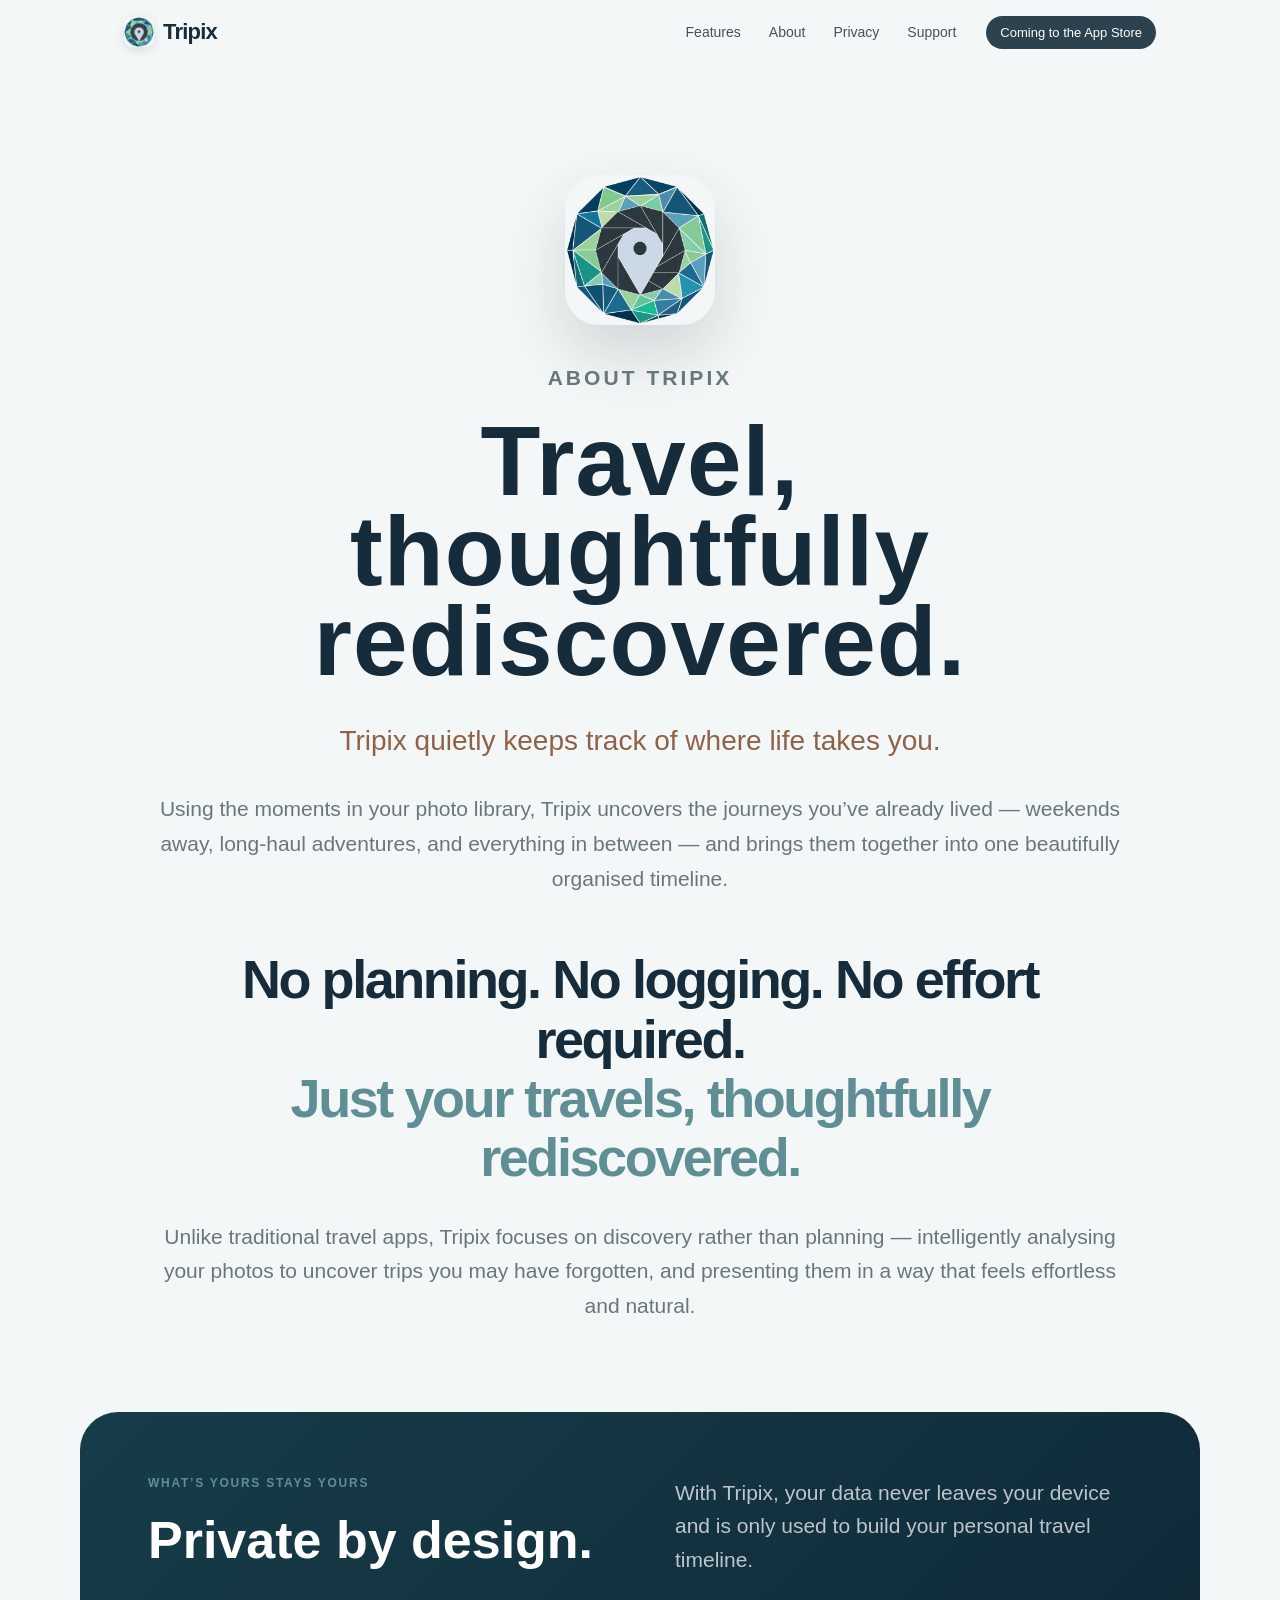
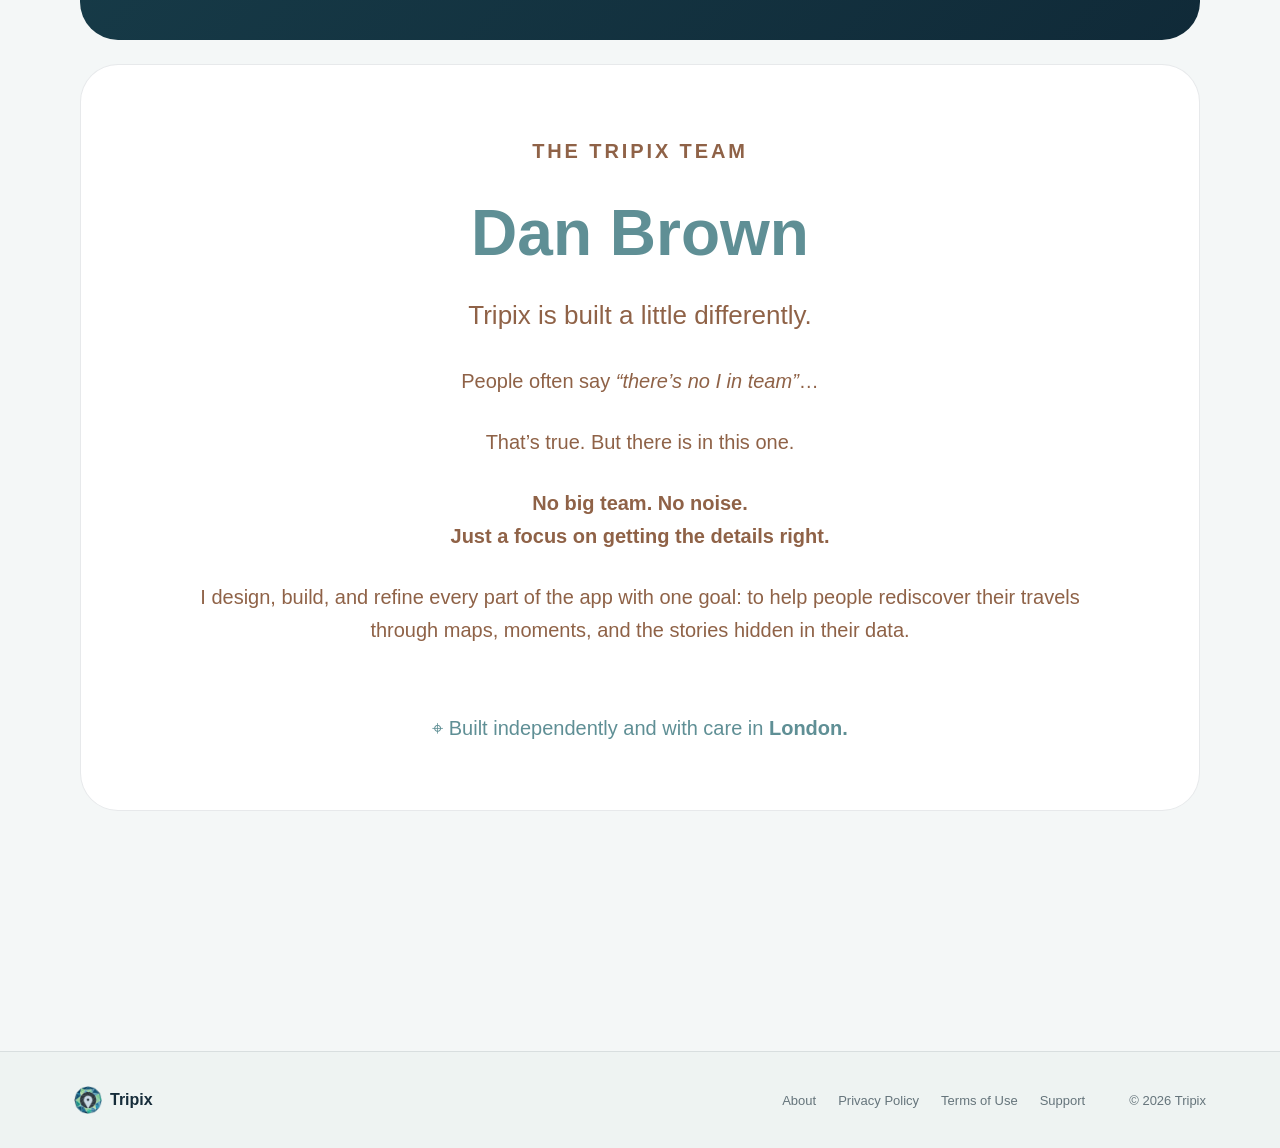
==== commit 2f4acb09: "V8 Updates" ====
--- a/about/index.html
+++ b/about/index.html
@@ -1 +1,3 @@
-<!doctype html><html lang="en"><head><meta charset="utf-8"><meta name="viewport" content="width=device-width,initial-scale=1"><meta name="description" content="About Tripix and the independent developer behind it."><title>About — Tripix</title><link rel="icon" type="image/png" href="/assets/images/app-icon.png" /><link rel="stylesheet" href="../assets/styles.css"><script defer src="../assets/site.js"></script></head><body><header class="site-header" data-header><div class="nav-wrap"><a class="brand" href="/" aria-label="Tripix home"><img src="../assets/images/app-icon.png" alt="" class="brand-icon"><span>Tripix</span></a><nav class="nav-links" aria-label="Primary navigation"><a href="../#features">Features</a><a href="../about/" aria-current="page">About</a><a href="../privacy/">Privacy</a><a href="../support/">Support</a></nav><a class="nav-cta is-disabled" href="../#download" aria-disabled="true">Coming to the App Store</a></div></header><main class="subpage section-pad about-page"><section class="about-hero reveal"><img class="about-icon" src="../assets/images/app-icon.png" alt="Tripix app icon"><p class="eyebrow">About Tripix</p><h1>Travel, thoughtfully rediscovered.</h1><p class="about-lede">Tripix quietly keeps track of where life takes you.</p><p>Using the moments in your photo library, Tripix uncovers the journeys you’ve already lived — weekends away, long-haul adventures, and everything in between — and brings them together into one beautifully organised timeline.</p><h2>No planning. No logging. No effort required.<br><span>Just your travels, thoughtfully rediscovered.</span></h2><p>Unlike traditional travel apps, Tripix focuses on discovery rather than planning — intelligently analysing your photos to uncover trips you may have forgotten, and presenting them in a way that feels effortless and natural.</p></section><section class="about-values reveal"><div><p class="eyebrow">What’s yours stays yours</p><h2>Private by design.</h2></div><p>With Tripix, your data never leaves your device and is only used to build your personal travel timeline.</p></section><section class="founder-card reveal"><p class="eyebrow">The Tripix team</p><h2>Dan Brown</h2><p class="founder-intro">Tripix is built a little differently.</p><p>People often say <em>“there’s no I in team”</em>…</p><p>That’s true. But there is in this one.</p><p><strong>No big team. No noise.<br>Just a focus on getting the details right.</strong></p><p>I design, build, and refine every part of the app with one goal: to help people rediscover their travels through maps, moments, and the stories hidden in their data.</p><div class="built-in">⌖ Built independently and with care in <strong>London.</strong></div></section></main><footer class="site-footer"><div class="footer-wrap"><div class="footer-brand"><img src="../assets/images/app-icon.png" alt=""><strong>Tripix</strong></div><nav aria-label="Footer navigation"><a href="../about/">About</a><a href="../privacy/">Privacy Policy</a><a href="../terms/">Terms of Use</a><a href="../support/">Support</a></nav><span>© 2026 Tripix</span></div></footer></body></html>+<!doctype html><html lang="en"><head><meta charset="utf-8"><meta name="viewport" content="width=device-width,initial-scale=1"><meta name="description" content="About Tripix and the independent developer behind it."><title>About — Tripix</title><link rel="icon" type="image/png" href="/assets/images/app-icon.png?v=8" />
+  <link rel="shortcut icon" href="/assets/images/app-icon.png?v=8" />
+  <link rel="apple-touch-icon" href="/assets/images/app-icon.png?v=8" /><link rel="stylesheet" href="../assets/styles.css"><script defer src="../assets/site.js"></script></head><body><header class="site-header" data-header><div class="nav-wrap"><a class="brand" href="/" aria-label="Tripix home"><img src="../assets/images/app-icon.png" alt="" class="brand-icon"><span>Tripix</span></a><nav class="nav-links" aria-label="Primary navigation"><a href="../#features">Features</a><a href="../about/" aria-current="page">About</a><a href="../privacy/">Privacy</a><a href="../support/">Support</a></nav><a class="nav-cta is-disabled" href="../#download" aria-disabled="true">Coming to the App Store</a></div></header><main class="subpage section-pad about-page"><section class="about-hero reveal"><img class="about-icon" src="../assets/images/app-icon.png" alt="Tripix app icon"><p class="eyebrow">About Tripix</p><h1>Travel, thoughtfully rediscovered.</h1><p class="about-lede">Tripix quietly keeps track of where life takes you.</p><p>Using the moments in your photo library, Tripix uncovers the journeys you’ve already lived — weekends away, long-haul adventures, and everything in between — and brings them together into one beautifully organised timeline.</p><h2>No planning. No logging. No effort required.<br><span>Just your travels, thoughtfully rediscovered.</span></h2><p>Unlike traditional travel apps, Tripix focuses on discovery rather than planning — intelligently analysing your photos to uncover trips you may have forgotten, and presenting them in a way that feels effortless and natural.</p></section><section class="about-values reveal"><div><p class="eyebrow">What’s yours stays yours</p><h2>Private by design.</h2></div><p>With Tripix, your data never leaves your device and is only used to build your personal travel timeline.</p></section><section class="founder-card reveal"><p class="eyebrow">The Tripix team</p><h2>Dan Brown</h2><p class="founder-intro">Tripix is built a little differently.</p><p>People often say <em>“there’s no I in team”</em>…</p><p>That’s true. But there is in this one.</p><p><strong>No big team. No noise.<br>Just a focus on getting the details right.</strong></p><p>I design, build, and refine every part of the app with one goal: to help people rediscover their travels through maps, moments, and the stories hidden in their data.</p><div class="built-in">⌖ Built independently and with care in <strong>London.</strong></div></section></main><footer class="site-footer"><div class="footer-wrap"><div class="footer-brand"><img src="../assets/images/app-icon.png" alt=""><strong>Tripix</strong></div><nav aria-label="Footer navigation"><a href="../about/">About</a><a href="../privacy/">Privacy Policy</a><a href="../terms/">Terms of Use</a><a href="../support/">Support</a></nav><span>© 2026 Tripix</span></div></footer></body></html>
--- a/assets/styles.css
+++ b/assets/styles.css
@@ -1385,3 +1385,208 @@
     max-width: 170px !important;
   }
 }
+
+/* ==========================================================
+   V8 — alignment, device positioning and Chrome-safe story
+   ========================================================== */
+
+/* Trips + Share: keep current size, but place the complete device
+   comfortably inside the section instead of hanging into the next one. */
+.split-feature,
+.share-feature {
+  align-items: center;
+  padding-bottom: 70px;
+}
+.trips-shot,
+.share-device {
+  align-self: center !important;
+  margin-top: 0 !important;
+  margin-bottom: 0 !important;
+  position: relative;
+  top: -34px;
+}
+
+/* All top-level secondary-page header groups share the same centre axis. */
+.about-hero,
+.support-page .page-head,
+.legal-page .page-head {
+  text-align: center !important;
+}
+.about-hero h1,
+.support-page .page-head h1,
+.legal-page .page-head h1 {
+  margin-left: auto !important;
+  margin-right: auto !important;
+}
+.support-page .page-head .page-icon,
+.legal-page .page-head .page-icon {
+  margin-left: auto !important;
+  margin-right: auto !important;
+}
+.support-page .page-head p:last-child,
+.legal-page .page-head p:last-child {
+  margin-left: auto !important;
+  margin-right: auto !important;
+}
+.legal-meta {
+  margin-left: auto;
+  margin-right: auto;
+}
+
+/* Support topic headers are centred as a complete group. Back navigation
+   deliberately remains left aligned and separate from the page heading. */
+.guide-page .page-head {
+  text-align: center !important;
+  max-width: var(--page-max) !important;
+}
+.guide-page .page-head h1,
+.guide-page .page-head p:last-child {
+  margin-left: auto !important;
+  margin-right: auto !important;
+}
+.guide-page .page-head p:last-child {
+  max-width: 900px !important;
+}
+
+/* Support landing sub-headings use the same visual centre line. */
+.support-guides .section-heading,
+.faq-section .section-heading {
+  text-align: center !important;
+  margin-left: auto !important;
+  margin-right: auto !important;
+}
+
+/* Desktop sticky story. Avoid transformed/overflowing ancestors and use one
+   simple sticky column; JS only changes the active screen/copy state. */
+@media (min-width: 981px) {
+  .scroll-story {
+    padding: 0 !important;
+    overflow: visible !important;
+  }
+  .scroll-story-inner {
+    display: grid !important;
+    grid-template-columns: minmax(300px, .78fr) minmax(0, 1.12fr) !important;
+    gap: clamp(64px, 8vw, 118px) !important;
+    max-width: var(--site-max) !important;
+    margin: 0 auto !important;
+    padding: 0 24px !important;
+    align-items: start !important;
+    overflow: visible !important;
+  }
+  .story-visual {
+    display: flex !important;
+    position: sticky !important;
+    top: 64px !important;
+    height: calc(100vh - 64px) !important;
+    min-height: 620px !important;
+    align-items: center !important;
+    justify-content: center !important;
+    overflow: visible !important;
+    z-index: 2;
+  }
+  .story-glow {
+    display: block !important;
+    width: min(480px, 38vw) !important;
+    height: min(480px, 38vw) !important;
+    left: 50%;
+    top: 50%;
+    bottom: auto !important;
+    transform: translate(-50%, -50%) !important;
+  }
+  .story-screen {
+    display: flex !important;
+    position: absolute !important;
+    inset: auto !important;
+    width: min(245px, 20vw) !important;
+    height: auto !important;
+    max-width: 245px !important;
+    margin: 0 !important;
+    opacity: 0 !important;
+    transform: translateY(18px) scale(.985) !important;
+    transition: opacity .5s ease, transform .5s cubic-bezier(.22,1,.36,1) !important;
+    pointer-events: none;
+  }
+  .story-screen img {
+    width: 100% !important;
+    height: auto !important;
+  }
+  .story-screen.active {
+    opacity: 1 !important;
+    transform: translateY(0) scale(1) !important;
+  }
+  .story-copy {
+    display: block !important;
+    padding: 0 !important;
+  }
+  .story-step,
+  .story-step.active,
+  .story-step:nth-child(even) {
+    display: flex !important;
+    flex-direction: column !important;
+    justify-content: center !important;
+    min-height: 100vh !important;
+    width: 100% !important;
+    max-width: 620px !important;
+    margin: 0 !important;
+    padding: 90px 0 !important;
+    text-align: left !important;
+    border: 0 !important;
+    border-radius: 0 !important;
+    background: transparent !important;
+    overflow: visible !important;
+    opacity: .32 !important;
+    transform: none !important;
+    transition: opacity .35s ease !important;
+  }
+  .story-step.active {
+    opacity: 1 !important;
+  }
+  .story-step .eyebrow,
+  .story-step h2,
+  .story-step > p:last-of-type {
+    align-self: auto !important;
+    grid-area: auto !important;
+  }
+  .story-step h2 {
+    font-size: clamp(44px, 4.6vw, 68px) !important;
+    margin-bottom: 22px !important;
+  }
+  .story-step > p:last-of-type {
+    max-width: 590px !important;
+    margin-bottom: 0 !important;
+  }
+  .story-inline-screen {
+    display: none !important;
+  }
+}
+
+/* Smaller displays get the stable, normal-flow story cards. */
+@media (max-width: 980px) {
+  .trips-shot,
+  .share-device {
+    top: 0;
+    margin-top: 28px !important;
+    margin-bottom: 0 !important;
+  }
+  .split-feature,
+  .share-feature {
+    padding-bottom: 72px;
+  }
+  .scroll-story {
+    padding: 74px 0 88px !important;
+  }
+  .scroll-story-inner {
+    display: block !important;
+  }
+  .story-visual {
+    display: none !important;
+  }
+  .story-step,
+  .story-step.active,
+  .story-step:nth-child(even) {
+    opacity: 1 !important;
+  }
+}
+
+/* Keep the main display face comfortable at large sizes. */
+.hero h1 { letter-spacing: .032em !important; }
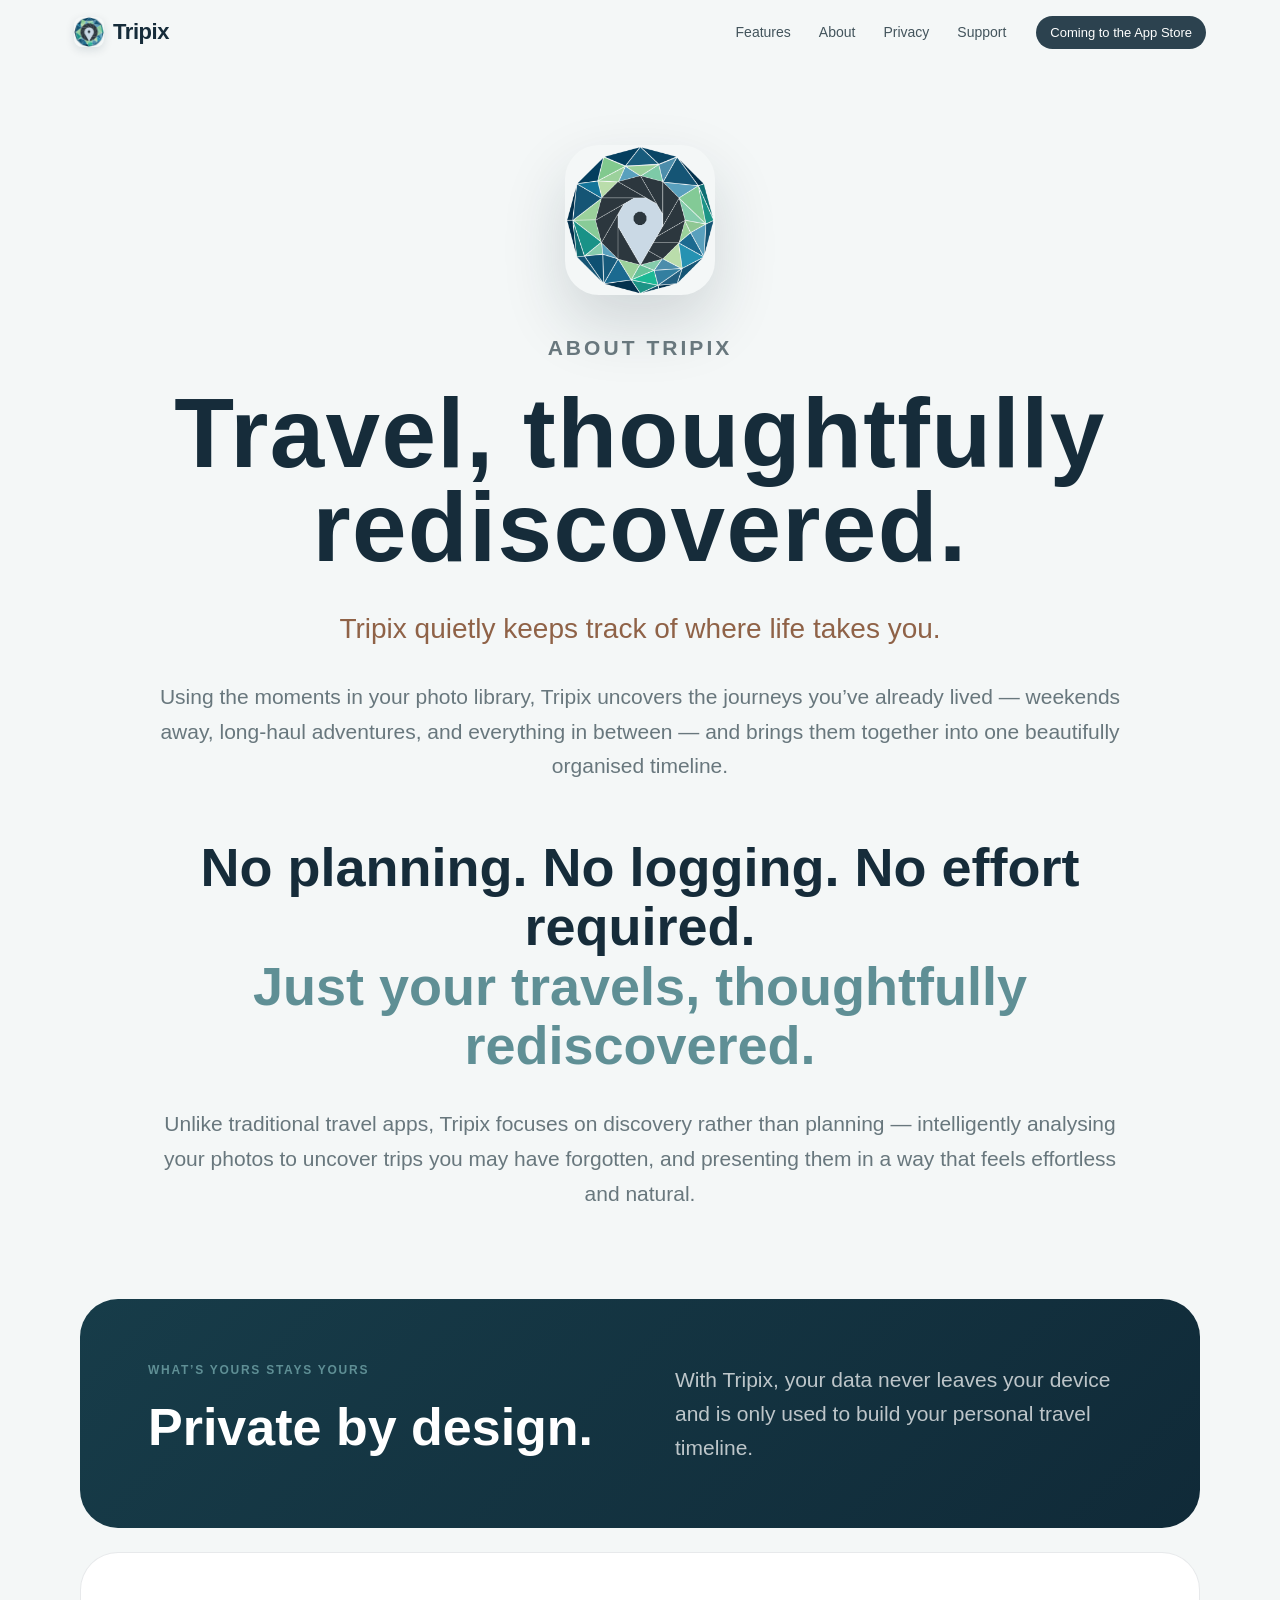
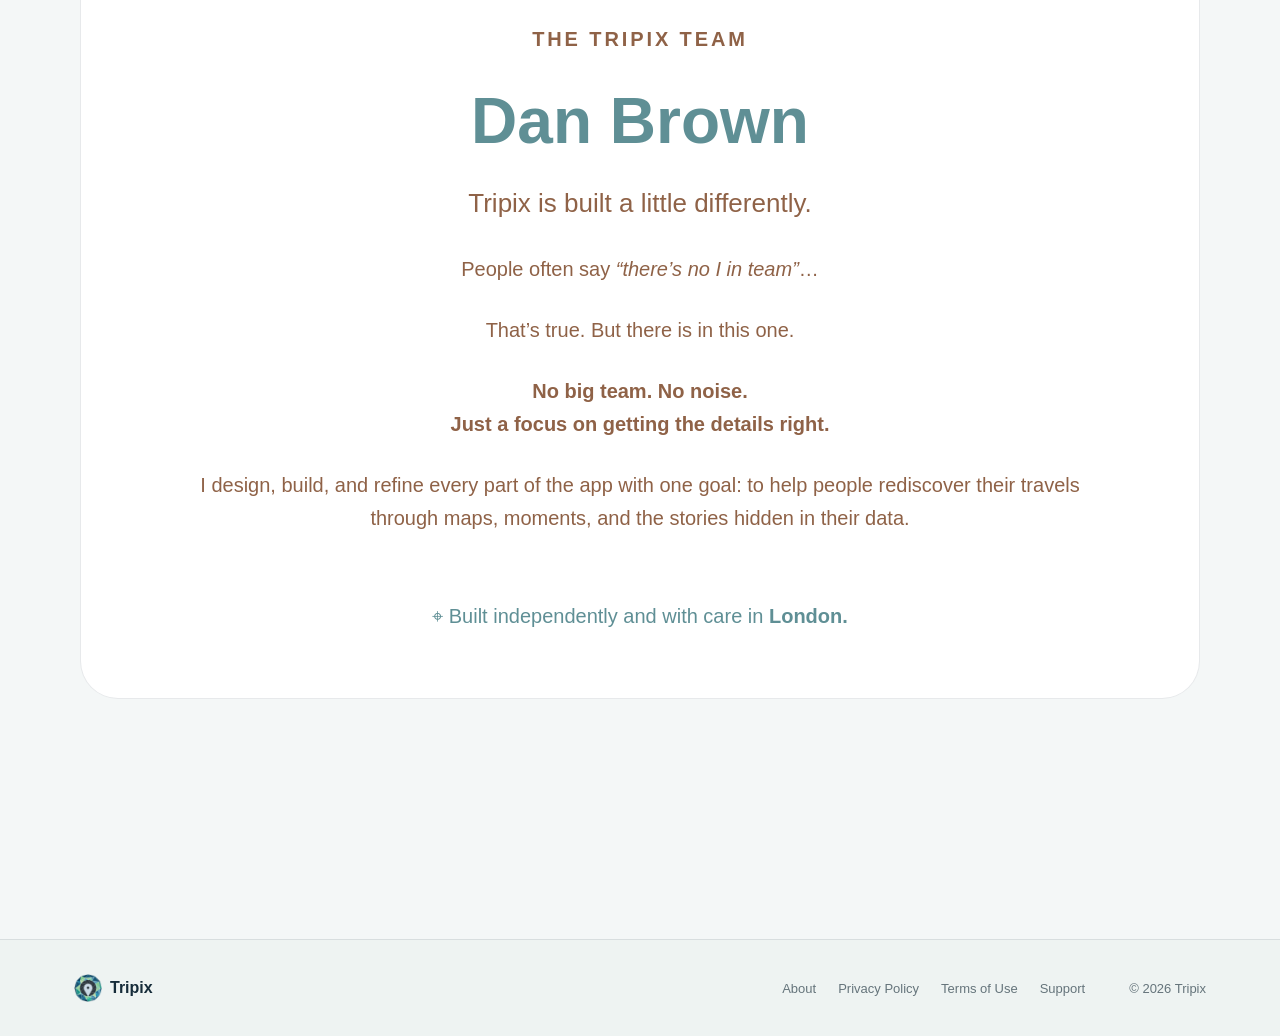
==== commit 1a32b162: "V9 updates" ====
--- a/about/index.html
+++ b/about/index.html
@@ -1,3 +1 @@
-<!doctype html><html lang="en"><head><meta charset="utf-8"><meta name="viewport" content="width=device-width,initial-scale=1"><meta name="description" content="About Tripix and the independent developer behind it."><title>About — Tripix</title><link rel="icon" type="image/png" href="/assets/images/app-icon.png?v=8" />
-  <link rel="shortcut icon" href="/assets/images/app-icon.png?v=8" />
-  <link rel="apple-touch-icon" href="/assets/images/app-icon.png?v=8" /><link rel="stylesheet" href="../assets/styles.css"><script defer src="../assets/site.js"></script></head><body><header class="site-header" data-header><div class="nav-wrap"><a class="brand" href="/" aria-label="Tripix home"><img src="../assets/images/app-icon.png" alt="" class="brand-icon"><span>Tripix</span></a><nav class="nav-links" aria-label="Primary navigation"><a href="../#features">Features</a><a href="../about/" aria-current="page">About</a><a href="../privacy/">Privacy</a><a href="../support/">Support</a></nav><a class="nav-cta is-disabled" href="../#download" aria-disabled="true">Coming to the App Store</a></div></header><main class="subpage section-pad about-page"><section class="about-hero reveal"><img class="about-icon" src="../assets/images/app-icon.png" alt="Tripix app icon"><p class="eyebrow">About Tripix</p><h1>Travel, thoughtfully rediscovered.</h1><p class="about-lede">Tripix quietly keeps track of where life takes you.</p><p>Using the moments in your photo library, Tripix uncovers the journeys you’ve already lived — weekends away, long-haul adventures, and everything in between — and brings them together into one beautifully organised timeline.</p><h2>No planning. No logging. No effort required.<br><span>Just your travels, thoughtfully rediscovered.</span></h2><p>Unlike traditional travel apps, Tripix focuses on discovery rather than planning — intelligently analysing your photos to uncover trips you may have forgotten, and presenting them in a way that feels effortless and natural.</p></section><section class="about-values reveal"><div><p class="eyebrow">What’s yours stays yours</p><h2>Private by design.</h2></div><p>With Tripix, your data never leaves your device and is only used to build your personal travel timeline.</p></section><section class="founder-card reveal"><p class="eyebrow">The Tripix team</p><h2>Dan Brown</h2><p class="founder-intro">Tripix is built a little differently.</p><p>People often say <em>“there’s no I in team”</em>…</p><p>That’s true. But there is in this one.</p><p><strong>No big team. No noise.<br>Just a focus on getting the details right.</strong></p><p>I design, build, and refine every part of the app with one goal: to help people rediscover their travels through maps, moments, and the stories hidden in their data.</p><div class="built-in">⌖ Built independently and with care in <strong>London.</strong></div></section></main><footer class="site-footer"><div class="footer-wrap"><div class="footer-brand"><img src="../assets/images/app-icon.png" alt=""><strong>Tripix</strong></div><nav aria-label="Footer navigation"><a href="../about/">About</a><a href="../privacy/">Privacy Policy</a><a href="../terms/">Terms of Use</a><a href="../support/">Support</a></nav><span>© 2026 Tripix</span></div></footer></body></html>+<!doctype html><html lang="en"><head><meta charset="utf-8"><meta name="viewport" content="width=device-width,initial-scale=1"><meta name="description" content="About Tripix and the independent developer behind it."><title>About — Tripix</title><link rel="icon" type="image/png" href="/assets/images/app-icon.png" /><link rel="stylesheet" href="../assets/styles.css"><script defer src="../assets/site.js"></script></head><body><header class="site-header" data-header><div class="nav-wrap"><a class="brand" href="/" aria-label="Tripix home"><img src="../assets/images/app-icon.png" alt="" class="brand-icon"><span>Tripix</span></a><nav class="nav-links" aria-label="Primary navigation"><a href="../#features">Features</a><a href="../about/" aria-current="page">About</a><a href="../privacy/">Privacy</a><a href="../support/">Support</a></nav><a class="nav-cta is-disabled" href="../#download" aria-disabled="true">Coming to the App Store</a></div></header><main class="subpage section-pad about-page"><section class="about-hero reveal"><img class="about-icon" src="../assets/images/app-icon.png" alt="Tripix app icon"><p class="eyebrow">About Tripix</p><h1>Travel, thoughtfully rediscovered.</h1><p class="about-lede">Tripix quietly keeps track of where life takes you.</p><p>Using the moments in your photo library, Tripix uncovers the journeys you’ve already lived — weekends away, long-haul adventures, and everything in between — and brings them together into one beautifully organised timeline.</p><h2>No planning. No logging. No effort required.<br><span>Just your travels, thoughtfully rediscovered.</span></h2><p>Unlike traditional travel apps, Tripix focuses on discovery rather than planning — intelligently analysing your photos to uncover trips you may have forgotten, and presenting them in a way that feels effortless and natural.</p></section><section class="about-values reveal"><div><p class="eyebrow">What’s yours stays yours</p><h2>Private by design.</h2></div><p>With Tripix, your data never leaves your device and is only used to build your personal travel timeline.</p></section><section class="founder-card reveal"><p class="eyebrow">The Tripix team</p><h2>Dan Brown</h2><p class="founder-intro">Tripix is built a little differently.</p><p>People often say <em>“there’s no I in team”</em>…</p><p>That’s true. But there is in this one.</p><p><strong>No big team. No noise.<br>Just a focus on getting the details right.</strong></p><p>I design, build, and refine every part of the app with one goal: to help people rediscover their travels through maps, moments, and the stories hidden in their data.</p><div class="built-in">⌖ Built independently and with care in <strong>London.</strong></div></section></main><footer class="site-footer"><div class="footer-wrap"><div class="footer-brand"><img src="../assets/images/app-icon.png" alt=""><strong>Tripix</strong></div><nav aria-label="Footer navigation"><a href="../about/">About</a><a href="../privacy/">Privacy Policy</a><a href="../terms/">Terms of Use</a><a href="../support/">Support</a></nav><span>© 2026 Tripix</span></div></footer></body></html>
--- a/assets/styles.css
+++ b/assets/styles.css
@@ -1,1592 +1,114 @@
 :root {
-  --bg: #f4f7f7;
-  --surface: #ffffff;
-  --text: #162c3a;
-  --muted: #68777d;
-  --dark: #102a38;
-  --deep: #0d2533;
-  --sage: #94b3a5;
-  --teal: #5f8f95;
-  --sand: #c9a489;
-  --peach: #f1d3bc;
-  --line: rgba(22,44,58,.10);
-  --radius: 34px;
-  --shadow: 0 34px 90px rgba(16,42,56,.18);
+  --bg:#f4f7f7;
+  --surface:#fff;
+  --text:#162c3a;
+  --muted:#68777d;
+  --dark:#102a38;
+  --deep:#0d2533;
+  --sage:#94b3a5;
+  --teal:#5f8f95;
+  --sand:#c9a489;
+  --peach:#f1d3bc;
+  --line:rgba(22,44,58,.10);
+  --site-max:1180px;
+  --page-max:1120px;
+  --legal-max:1020px;
 }
 
-* { box-sizing: border-box; }
-html { scroll-behavior: smooth; }
-body {
-  margin: 0;
-  color: var(--text);
-  background: var(--bg);
-  font-family: -apple-system, BlinkMacSystemFont, "SF Pro Display", "Helvetica Neue", Arial, sans-serif;
-  -webkit-font-smoothing: antialiased;
-  overflow-x: hidden;
+*{box-sizing:border-box}
+html{scroll-behavior:smooth}
+body{
+  margin:0;
+  color:var(--text);
+  background:var(--bg);
+  font-family:-apple-system,BlinkMacSystemFont,"SF Pro Display","Helvetica Neue",Arial,sans-serif;
+  -webkit-font-smoothing:antialiased;
+  overflow-x:clip;
 }
-img { display:block; max-width:100%; }
-a { color: inherit; text-decoration: none; }
-h1,h2,h3,p,figure { margin-top:0; }
+img{display:block;max-width:100%}
+a{color:inherit;text-decoration:none}
+h1,h2,h3,p,figure{margin-top:0}
 
-.site-header {
-  position: fixed;
-  inset: 0 0 auto 0;
-  z-index: 100;
-  border-bottom: 1px solid transparent;
-  transition: background .28s ease, border-color .28s ease;
-}
-.site-header.scrolled {
-  background: rgba(244,247,247,.78);
-  backdrop-filter: saturate(180%) blur(22px);
-  -webkit-backdrop-filter: saturate(180%) blur(22px);
-  border-color: var(--line);
-}
-.nav-wrap {
-  max-width: 1180px;
-  height: 64px;
-  margin: auto;
-  display:flex;
-  align-items:center;
-  gap:30px;
-  padding:0 24px;
-}
-.brand { font-weight:780; letter-spacing:-.035em; font-size:22px; }
-.nav-links { display:flex; gap:28px; margin-left:auto; font-size:14px; }
-.nav-links a { color:#43545c; transition:opacity .2s ease; }
-.nav-links a:hover { opacity:.58; }
-.nav-cta { font-size:13px; padding:9px 14px; border-radius:999px; background:var(--dark); color:white; }
-.nav-cta.is-disabled { opacity:.88; cursor:default; }
+/* Header */
+.site-header{position:fixed;inset:0 0 auto;z-index:100;border-bottom:1px solid transparent;transition:background .28s,border-color .28s}
+.site-header.scrolled{background:rgba(244,247,247,.82);backdrop-filter:saturate(180%) blur(22px);-webkit-backdrop-filter:saturate(180%) blur(22px);border-color:var(--line)}
+.nav-wrap{max-width:var(--site-max);height:64px;margin:auto;display:flex;align-items:center;gap:30px;padding:0 24px}
+.brand{display:flex;align-items:center;gap:9px;font-weight:780;letter-spacing:-.02em;font-size:22px}
+.brand-icon{width:30px;height:30px;object-fit:contain;flex:0 0 30px;border-radius:8px;box-shadow:0 3px 10px rgba(16,42,56,.12)}
+.nav-links{display:flex;gap:28px;margin-left:auto;font-size:14px}.nav-links a{color:#43545c}.nav-links a:hover{opacity:.58}
+.nav-cta{font-size:13px;padding:9px 14px;border-radius:999px;background:var(--dark);color:#fff}.nav-cta.is-disabled{opacity:.88;cursor:default}
 
-.section-pad {
-  padding-left: max(24px, calc((100vw - 1180px)/2));
-  padding-right:max(24px, calc((100vw - 1180px)/2));
-}
-.eyebrow {
-  text-transform:uppercase;
-  letter-spacing:.145em;
-  font-weight:760;
-  font-size:12px;
-  color:var(--teal);
-  margin:0 0 20px;
-}
-.eyebrow.light { color:#b7d3cb; }
+.section-pad{padding-left:max(24px,calc((100vw - var(--site-max))/2));padding-right:max(24px,calc((100vw - var(--site-max))/2))}
+.eyebrow{text-transform:uppercase;letter-spacing:.145em;font-weight:760;font-size:12px;color:var(--teal);margin:0 0 20px}.eyebrow.light{color:#b7d3cb}
 
-.hero {
-  min-height:100vh;
-  display:grid;
-  grid-template-columns: .96fr 1.04fr;
-  align-items:center;
-  padding-top:118px;
-  padding-bottom:50px;
-  overflow:hidden;
-  background:
-    radial-gradient(circle at 76% 55%, rgba(148,179,165,.25), transparent 29%),
-    radial-gradient(circle at 85% 73%, rgba(241,211,188,.22), transparent 24%);
-}
-.hero-copy { position:relative; z-index:3; padding-bottom:40px; }
-h1 {
-  font-size:clamp(58px,7vw,100px);
-  line-height:.91;
-  letter-spacing:-.067em;
-  margin-bottom:30px;
-  max-width:760px;
-}
-h1 span, h2 span { color:var(--teal); }
-.hero-lede {
-  max-width:650px;
-  font-size:clamp(19px,2vw,24px);
-  line-height:1.48;
-  color:var(--muted);
-  letter-spacing:-.023em;
-}
-.hero-actions { display:flex; gap:12px; margin-top:34px; flex-wrap:wrap; }
-.button { padding:14px 20px; border-radius:999px; font-size:15px; font-weight:680; transition:transform .2s ease, opacity .2s ease; }
-.button:hover { transform:translateY(-1px); }
-.button.primary { background:var(--dark); color:white; }
-.button.secondary { background:rgba(255,255,255,.82); border:1px solid var(--line); }
-.hero-stage { min-height:760px; position:relative; display:flex; justify-content:center; align-items:flex-end; }
-.hero-halo { position:absolute; width:600px; height:600px; border-radius:50%; background:radial-gradient(circle, rgba(95,143,149,.25), rgba(95,143,149,0) 70%); filter:blur(4px); }
-.product-shot { margin:0; position:relative; will-change:transform; filter:drop-shadow(0 32px 48px rgba(12,38,51,.20)); }
-.hero-shot { width:min(560px,48vw); transform-origin:50% 100%; }
-.hero-shot img, .trips-shot img, .story-screen img, .share-device img { width:100%; height:auto; }
+/* Marketing typography */
+.hero h1{font-size:clamp(58px,7vw,100px);line-height:.94;letter-spacing:.032em;margin-bottom:30px;max-width:760px}
+h1 span,h2 span{color:var(--teal)}
+.statement h2,.section-heading h2,.split-copy h2,.share-copy h2,.story-step h2,.final-cta h2,.privacy-band h2,.about-hero h1,.subpage .page-head h1{letter-spacing:.014em}
 
-.statement { text-align:center; padding-top:145px; padding-bottom:155px; }
-.statement h2, .section-heading h2 {
-  font-size:clamp(44px,6vw,78px);
-  line-height:1.01;
-  letter-spacing:-.057em;
-  margin:0 auto;
-  max-width:1080px;
-}
-.statement > p:last-child {
-  max-width:760px;
-  margin:32px auto 0;
-  color:var(--muted);
-  font-size:20px;
-  line-height:1.55;
+/* Hero */
+.hero{min-height:860px;display:grid;grid-template-columns:1.08fr .92fr;gap:clamp(36px,5vw,72px);align-items:center;padding-top:118px;padding-bottom:70px;background:radial-gradient(circle at 76% 55%,rgba(148,179,165,.25),transparent 29%),radial-gradient(circle at 85% 73%,rgba(241,211,188,.22),transparent 24%)}
+.hero-copy{position:relative;z-index:3}.hero-lede{max-width:650px;font-size:clamp(19px,2vw,24px);line-height:1.48;color:var(--muted);letter-spacing:-.01em}
+.hero-actions{display:flex;gap:12px;margin-top:34px;flex-wrap:wrap}.button{padding:14px 20px;border-radius:999px;font-size:15px;font-weight:680}.button.primary{background:var(--dark);color:#fff}.button.secondary{background:rgba(255,255,255,.82);border:1px solid var(--line)}
+.hero-stage{min-height:610px;position:relative;display:flex;justify-content:center;align-items:center}.hero-halo{position:absolute;width:480px;height:480px;border-radius:50%;background:radial-gradient(circle,rgba(95,143,149,.25),transparent 70%);filter:blur(4px)}
+.product-shot{margin:0;position:relative;will-change:transform;filter:drop-shadow(0 28px 42px rgba(12,38,51,.20))}.hero-shot{width:min(300px,25vw)}.hero-shot img{width:100%;height:auto}
+
+.statement{text-align:center;padding-top:145px;padding-bottom:155px}.statement h2,.section-heading h2{font-size:clamp(44px,6vw,78px);line-height:1.01;margin:0 auto;max-width:1080px}.statement>p:last-child{max-width:760px;margin:32px auto 0;color:var(--muted);font-size:20px;line-height:1.55}
+
+/* Trips and share feature: phone is vertically centred and lifted slightly. */
+.split-feature,.share-feature{min-height:760px;display:grid;grid-template-columns:1fr 1fr;gap:clamp(48px,6vw,86px);align-items:center;padding-top:76px;padding-bottom:76px}
+.split-feature{background:#fff}.share-feature{background:linear-gradient(155deg,#dfe9e5 0%,#c3d7cf 60%,#e9ddcf 100%)}
+.split-copy,.share-copy{max-width:560px}.split-copy h2,.share-copy h2{font-size:clamp(50px,5.8vw,82px);line-height:.98;margin-bottom:28px}.split-copy>p:last-child,.share-copy>p:last-child{color:var(--muted);font-size:20px;line-height:1.55}
+.trips-shot,.share-device{width:min(270px,23vw);justify-self:center;align-self:center;position:relative;top:-34px;margin:0}.trips-shot img,.share-device img{width:100%;height:auto}
+
+/* Sticky story — one implementation only. No overflow on sticky ancestors. */
+.scroll-story{position:relative;background:linear-gradient(180deg,#112f3e 0%,#173c49 55%,#112f3e 100%);color:#fff}
+.scroll-story-inner{max-width:var(--site-max);margin:0 auto;padding:0 24px;display:grid;grid-template-columns:minmax(320px,.86fr) minmax(420px,1.14fr);gap:clamp(56px,7vw,100px);align-items:start}
+.story-visual{position:-webkit-sticky;position:sticky;top:64px;height:calc(100vh - 64px);min-height:600px;display:flex;align-items:center;justify-content:center}
+.story-glow{position:absolute;width:min(500px,40vw);aspect-ratio:1;border-radius:50%;background:radial-gradient(circle,rgba(148,179,165,.24),transparent 70%)}
+.story-screen{position:absolute;width:min(245px,21vw);margin:0;opacity:0;transform:translateY(24px) scale(.98);transition:opacity .5s ease,transform .5s cubic-bezier(.22,1,.36,1);filter:drop-shadow(0 30px 44px rgba(0,0,0,.28));pointer-events:none}
+.story-screen.active{opacity:1;transform:none}.story-screen img{width:100%;height:auto}.story-copy{position:relative}
+.story-step{min-height:100vh;display:flex;flex-direction:column;justify-content:center;max-width:620px;padding:80px 0;opacity:.28;transform:translateY(12px);transition:opacity .35s ease,transform .35s ease}.story-step.active{opacity:1;transform:none}.story-step h2{font-size:clamp(48px,5vw,76px);line-height:.99;margin-bottom:28px}.story-step>p:last-of-type{color:rgba(255,255,255,.7);font-size:20px;line-height:1.58}.story-inline-screen{display:none}
+
+/* Editorial */
+.insight-strip{padding-top:145px;padding-bottom:160px}.section-heading{text-align:center;max-width:1020px;margin:0 auto 72px}.editorial-grid{display:grid;grid-template-columns:1.15fr .85fr;gap:20px}.editorial-card{min-height:520px;border-radius:38px;overflow:hidden;padding:42px;position:relative;border:1px solid rgba(22,44,58,.06)}.editorial-copy{position:relative;z-index:2}.card-kicker{display:block;font-size:12px;font-weight:760;text-transform:uppercase;letter-spacing:.14em;color:var(--teal);margin-bottom:28px}.editorial-card h3{font-size:clamp(36px,4vw,53px);line-height:1.02;letter-spacing:0;max-width:610px}.editorial-card p{font-size:18px;line-height:1.55;max-width:570px}.memory-card{background:linear-gradient(135deg,#f1d3bc,#c9a489)}.memory-card p{color:rgba(22,44,58,.73)}.memory-card .card-kicker{color:#6f5141}.anniversary-badge{width:330px;height:330px;border-radius:50%;background:rgba(255,255,255,.35);backdrop-filter:blur(10px);-webkit-backdrop-filter:blur(10px);border:1px solid rgba(255,255,255,.4);position:absolute;right:-35px;bottom:-95px;display:flex;flex-direction:column;justify-content:center;align-items:center;box-shadow:0 25px 55px rgba(70,43,29,.14)}.anniversary-badge small{font-size:14px}.anniversary-badge strong{font-size:35px}.private-card{background:#e5eeeb;display:flex;align-items:flex-end}.private-card p{color:#5a6c6d}.privacy-lock{position:absolute;right:40px;top:25px;font-size:210px;line-height:1;color:rgba(95,143,149,.15);transform:rotate(-20deg)}
+
+.privacy-band{background:var(--deep);color:#fff;padding-top:135px;padding-bottom:135px}.privacy-inner{display:grid;grid-template-columns:1fr 1fr;gap:90px;align-items:end}.privacy-band h2{font-size:clamp(54px,6vw,82px);line-height:.98;margin:0}.privacy-copy p{font-size:22px;line-height:1.5;color:rgba(255,255,255,.72)}.privacy-copy a{display:inline-block;margin-top:14px;color:#fff;font-weight:680}
+.final-cta{text-align:center;padding-top:165px;padding-bottom:175px}.final-cta h2{font-size:clamp(44px,6vw,78px);line-height:1.01;margin:0 auto;max-width:1080px}.final-cta>p:last-child{font-size:20px;color:var(--muted);margin-top:28px}
+
+/* Footer */
+.site-footer{border-top:1px solid var(--line);background:#eef3f2}.footer-wrap{max-width:var(--site-max);margin:auto;padding:34px 24px;display:flex;align-items:center;gap:26px;font-size:13px;color:#65747b}.footer-brand{display:flex;align-items:center;gap:8px}.footer-brand img{width:28px;height:28px;object-fit:contain;border-radius:7px}.footer-wrap strong{color:var(--text);font-size:16px}.footer-wrap nav{display:flex;gap:22px;margin-left:auto}.footer-wrap>span{margin-left:18px}
+.reveal{opacity:0;transform:translateY(24px);transition:opacity .7s cubic-bezier(.22,1,.36,1),transform .7s cubic-bezier(.22,1,.36,1)}.reveal.visible{opacity:1;transform:none}
+
+/* Secondary pages */
+.subpage{min-height:calc(100vh - 120px);padding-top:145px;padding-bottom:120px}.subpage.section-pad{width:100%;max-width:none;padding-left:clamp(24px,5vw,72px);padding-right:clamp(24px,5vw,72px)}
+.page-icon{width:92px;height:92px;object-fit:contain;border-radius:22px;box-shadow:0 18px 42px rgba(16,42,56,.16);margin:0 auto 26px}.subpage .page-head{width:min(var(--page-max),100%);max-width:none;margin:0 auto 64px;text-align:center}.subpage .page-head h1{font-size:clamp(52px,6.2vw,86px);line-height:.98;margin-bottom:24px;text-wrap:balance}.subpage .page-head p:last-child{max-width:860px;margin-left:auto;margin-right:auto;font-size:clamp(19px,1.7vw,23px);line-height:1.55;color:var(--muted)}
+
+/* About */
+.about-page .about-hero,.about-page .about-values,.about-page .founder-card{width:min(var(--page-max),100%);margin-left:auto;margin-right:auto}.about-hero{text-align:center;margin-bottom:88px}.about-icon{width:150px;height:150px;object-fit:contain;border-radius:34px;box-shadow:0 28px 64px rgba(16,42,56,.16);margin:0 auto 36px}.about-hero h1{font-size:clamp(56px,8vw,98px);line-height:.96;margin-bottom:32px;text-align:center}.about-hero .about-lede{font-size:28px;color:#8f6247}.about-hero>p{max-width:980px;margin-left:auto;margin-right:auto;font-size:21px;line-height:1.65;color:var(--muted)}.about-hero h2{max-width:1000px;margin:54px auto 32px;font-size:clamp(32px,4.5vw,54px);line-height:1.1}.about-values{background:linear-gradient(135deg,#173c49,#102a38);color:#fff;border-radius:38px;padding:64px 68px;display:grid;grid-template-columns:1fr 1fr;gap:70px;margin-bottom:24px}.about-values h2{font-size:52px;margin:0}.about-values>p{color:rgba(255,255,255,.72);font-size:21px;line-height:1.6;margin:auto 0}.founder-card{background:#fff;border:1px solid var(--line);border-radius:38px;padding:70px 76px;text-align:center;margin-bottom:120px}.founder-card h2{font-size:64px;color:var(--teal);margin:10px 0 24px}.founder-card p{max-width:920px;margin:0 auto 28px;font-size:20px;line-height:1.65;color:#8f6247}.founder-intro{font-size:26px!important}.built-in{margin-top:70px;color:var(--teal);font-size:20px}
+
+/* Support landing */
+.support-page .page-head,.support-page .support-guides,.support-page .faq-section,.support-page .contact-card{width:min(var(--page-max),100%);margin-left:auto;margin-right:auto}.support-page .page-head{text-align:center}.support-page .page-head .page-icon{margin-left:auto;margin-right:auto}.support-guides{margin-top:30px;margin-bottom:108px}.section-heading.compact{margin-bottom:42px}.support-guides .section-heading,.faq-section .section-heading{text-align:center;max-width:940px;margin-left:auto;margin-right:auto}.guide-grid{display:grid;grid-template-columns:repeat(2,minmax(0,1fr));gap:22px}.guide-card{background:linear-gradient(145deg,#fff,#f8fbfa);border:1px solid var(--line);border-radius:30px;padding:38px;min-height:300px;display:flex;flex-direction:column;transition:transform .22s,box-shadow .22s}.guide-card:hover{transform:translateY(-4px);box-shadow:0 24px 60px rgba(16,42,56,.10)}.guide-number{font-size:12px;font-weight:800;letter-spacing:.15em;color:var(--sage);margin-bottom:auto}.guide-card h3{font-size:clamp(30px,3vw,38px);letter-spacing:0;margin:28px 0 12px}.guide-card p{color:var(--muted);line-height:1.55}.guide-link{font-weight:700;color:var(--teal);margin-top:14px}.faq-section{margin-bottom:100px}.faq-category{margin-bottom:44px}.faq-category h3{font-size:24px;margin-bottom:12px;color:var(--teal)}.faq-category details{background:#fff;border:1px solid var(--line);border-radius:20px;padding:0 24px;margin:10px 0}.faq-category summary{cursor:pointer;padding:22px 0;font-size:18px;font-weight:720;list-style:none}.faq-category summary::-webkit-details-marker{display:none}.faq-category summary::after{content:'+';float:right;color:var(--teal);font-size:22px}.faq-category details[open] summary::after{content:'–'}.faq-category details p{color:var(--muted);line-height:1.6;padding:0 34px 22px 0}.contact-card{margin-top:70px;background:var(--dark);color:#fff;border-radius:30px;padding:38px}.contact-card p{color:rgba(255,255,255,.7);font-size:18px}.contact-card a{font-weight:700}
+
+/* Support article pages */
+.guide-page .back-link,.guide-page .page-head,.guide-page .guide-stack{width:min(var(--page-max),100%);margin-left:auto;margin-right:auto}.back-link{display:block;margin:0 auto 28px;font-weight:700;color:var(--teal);text-align:left}.guide-page .page-head{text-align:center}.guide-page .page-head p:last-child{margin-left:auto;margin-right:auto;max-width:900px}.guide-stack{display:grid;grid-template-columns:repeat(2,minmax(0,1fr));gap:22px;margin-bottom:110px}.guide-section{min-width:0;background:#fff;border:1px solid var(--line);border-radius:32px;padding:42px 44px;box-shadow:0 18px 50px rgba(16,42,56,.055)}.guide-stack .guide-section:last-child:nth-child(odd){grid-column:1/-1}.guide-kicker{margin:0 0 8px;font-size:13px;font-weight:800;text-transform:uppercase;letter-spacing:.13em;color:var(--sage)}.guide-section h2{font-size:clamp(28px,2.5vw,36px);line-height:1.08;margin-bottom:18px;color:#8f6247}.guide-body p,.guide-body li{color:var(--muted);font-size:18px;line-height:1.66}.guide-body ul{padding-left:22px}.guide-body strong{color:#8f6247}
+
+/* Legal */
+.legal-page .page-head,.legal-page .privacy-hero-card,.legal-page .legal-stack{width:min(var(--legal-max),100%);margin-left:auto;margin-right:auto}.legal-page .page-head{text-align:center}.legal-meta{display:inline-flex;align-items:center;gap:8px;padding:8px 13px;border-radius:999px;background:#e5eeeb;color:#53636b!important;font-size:14px!important;font-weight:650}.privacy-hero-card{margin-bottom:24px;padding:54px 58px;border-radius:34px;color:#fff;background:linear-gradient(135deg,#173c49,#102a38);display:grid;grid-template-columns:.8fr 1.2fr;gap:56px;align-items:center}.privacy-hero-card h2{font-size:clamp(38px,4.2vw,58px);line-height:1;margin:0}.privacy-hero-card p{margin:0;color:rgba(255,255,255,.74);font-size:20px;line-height:1.6}.legal-stack{display:grid;gap:20px}.legal-section{background:#fff;border:1px solid var(--line);border-radius:30px;padding:42px 48px;box-shadow:0 14px 44px rgba(16,42,56,.045)}.legal-section h2{font-size:clamp(27px,2.4vw,34px);line-height:1.15;margin-bottom:18px}.legal-section p,.legal-section li{color:var(--muted);font-size:18px;line-height:1.72}.legal-section ul{padding-left:22px;margin:14px 0 18px}.legal-section a{color:var(--teal);text-decoration:underline;text-underline-offset:3px}
+
+@media(max-width:980px){
+  .hero{min-height:auto;grid-template-columns:1fr;text-align:center;padding-top:135px;padding-bottom:86px}.hero-copy{max-width:780px;margin:auto}.hero-lede{margin-left:auto;margin-right:auto}.hero-actions{justify-content:center}.hero-stage{min-height:0;padding-top:42px}.hero-shot{width:min(235px,48vw)}
+  .split-feature,.share-feature{min-height:auto;grid-template-columns:1fr;text-align:center;padding-top:92px;padding-bottom:84px}.split-copy,.share-copy{max-width:760px;margin:auto}.trips-shot,.share-device{width:min(220px,48vw);top:0;margin-top:18px}
+  .scroll-story{padding:74px 0 88px}.scroll-story-inner{display:block;padding:0 clamp(20px,5vw,48px)}.story-visual{display:none}.story-copy{padding:0}.story-step,.story-step.active{min-height:0;max-width:760px;margin:0 auto 28px;padding:48px clamp(24px,5vw,48px) 0;text-align:center;opacity:1;transform:none;border-radius:32px;background:rgba(255,255,255,.035);border:1px solid rgba(255,255,255,.08);overflow:hidden}.story-inline-screen{display:block;width:min(205px,46vw);margin:36px auto -28px;filter:drop-shadow(0 26px 38px rgba(0,0,0,.24))}.story-inline-screen img{width:100%;height:auto}
+  .editorial-grid{grid-template-columns:1fr}.privacy-inner{grid-template-columns:1fr;gap:40px}.guide-stack{grid-template-columns:1fr}.guide-stack .guide-section:last-child:nth-child(odd){grid-column:auto}.privacy-hero-card{grid-template-columns:1fr;gap:22px;padding:42px}
 }
 
-.split-feature {
-  min-height:1050px;
-  display:grid;
-  grid-template-columns:.9fr 1.1fr;
-  gap:80px;
-  align-items:center;
-  overflow:hidden;
-  background:#fff;
-  padding-top:110px;
-}
-.split-copy { max-width:520px; align-self:center; }
-.split-copy h2, .share-copy h2 {
-  font-size:clamp(50px,5.8vw,82px);
-  line-height:.96;
-  letter-spacing:-.06em;
-  margin-bottom:28px;
-}
-.split-copy > p:last-child, .share-copy > p:last-child {
-  color:var(--muted);
-  font-size:20px;
-  line-height:1.55;
-}
-.trips-shot { width:min(620px,51vw); justify-self:center; align-self:end; margin-bottom:-80px; }
-
-.scroll-story {
-  position:relative;
-  background:linear-gradient(180deg,#112f3e 0%,#173c49 55%,#112f3e 100%);
-  color:white;
-}
-.scroll-story-inner {
-  display:grid;
-  grid-template-columns:1.04fr .96fr;
-  gap:90px;
-  align-items:start;
-}
-.story-visual {
-  position:sticky;
-  top:64px;
-  height:calc(100vh - 64px);
-  min-height:680px;
-  display:flex;
-  align-items:flex-end;
-  justify-content:center;
-  overflow:hidden;
-}
-.story-glow {
-  position:absolute;
-  width:620px;
-  height:620px;
-  bottom:2%;
-  border-radius:50%;
-  background:radial-gradient(circle,rgba(148,179,165,.24),rgba(148,179,165,0) 70%);
-}
-.story-screen {
-  position:absolute;
-  bottom:-40px;
-  width:min(550px,46vw);
-  margin:0;
-  opacity:0;
-  transform:translateY(45px) scale(.965);
-  transition:opacity .72s cubic-bezier(.22,1,.36,1), transform .72s cubic-bezier(.22,1,.36,1);
-  filter:drop-shadow(0 36px 50px rgba(0,0,0,.28));
-  pointer-events:none;
-}
-.story-screen.active { opacity:1; transform:translateY(0) scale(1); }
-.story-copy { position:relative; }
-.story-step {
-  min-height:100vh;
-  display:flex;
-  flex-direction:column;
-  justify-content:center;
-  max-width:530px;
-  opacity:.32;
-  transform:translateY(16px);
-  transition:opacity .45s ease, transform .45s ease;
-}
-.story-step.active { opacity:1; transform:none; }
-.story-step h2 {
-  font-size:clamp(52px,6vw,86px);
-  line-height:.94;
-  letter-spacing:-.06em;
-  margin-bottom:28px;
-}
-.story-step > p:last-child {
-  color:rgba(255,255,255,.69);
-  font-size:20px;
-  line-height:1.58;
+@media(max-width:720px){
+  .nav-links{display:none}.nav-cta{margin-left:auto}.brand span{display:none}.brand-icon{width:32px;height:32px;flex-basis:32px}.subpage.section-pad{padding-left:20px;padding-right:20px}.hero h1{letter-spacing:.034em}.hero-shot{width:min(205px,56vw)}.trips-shot,.share-device{width:min(195px,55vw)}.story-inline-screen{width:min(185px,53vw)}
+  .statement{padding-top:105px;padding-bottom:110px}.insight-strip{padding-top:105px;padding-bottom:110px}.editorial-card{padding:30px;border-radius:30px;min-height:460px}.anniversary-badge{width:270px;height:270px;right:-65px;bottom:-70px}.privacy-band{padding-top:95px;padding-bottom:95px}.footer-wrap{align-items:flex-start;flex-direction:column}.footer-wrap nav{margin-left:0;flex-wrap:wrap}.footer-wrap>span{margin-left:0}
+  .about-values{grid-template-columns:1fr;gap:24px;padding:38px 28px}.founder-card{padding:42px 24px}.guide-grid{grid-template-columns:1fr}.guide-section,.legal-section{padding:30px 26px}.guide-body p,.guide-body li,.legal-section p,.legal-section li{font-size:17px}.privacy-hero-card{padding:32px 28px;border-radius:28px}.page-icon{width:76px;height:76px;border-radius:18px}
 }
 
-.insight-strip { padding-top:145px; padding-bottom:160px; }
-.section-heading { text-align:center; max-width:1020px; margin:0 auto 72px; }
-.editorial-grid { display:grid; grid-template-columns:1.15fr .85fr; gap:20px; }
-.editorial-card {
-  min-height:520px;
-  border-radius:38px;
-  overflow:hidden;
-  padding:42px;
-  position:relative;
-  border:1px solid rgba(22,44,58,.06);
-}
-.editorial-copy { position:relative; z-index:2; }
-.card-kicker {
-  display:block;
-  font-size:12px;
-  font-weight:760;
-  text-transform:uppercase;
-  letter-spacing:.14em;
-  color:var(--teal);
-  margin-bottom:28px;
-}
-.editorial-card h3 { font-size:clamp(36px,4vw,53px); line-height:1.02; letter-spacing:-.05em; max-width:610px; }
-.editorial-card p { font-size:18px; line-height:1.55; max-width:570px; }
-.memory-card { background:linear-gradient(135deg,#f1d3bc 0%,#c9a489 100%); }
-.memory-card p { color:rgba(22,44,58,.73); }
-.memory-card .card-kicker { color:#6f5141; }
-.anniversary-badge {
-  width:330px;
-  height:330px;
-  border-radius:50%;
-  background:rgba(255,255,255,.35);
-  backdrop-filter:blur(10px);
-  -webkit-backdrop-filter:blur(10px);
-  border:1px solid rgba(255,255,255,.4);
-  position:absolute;
-  right:-35px;
-  bottom:-95px;
-  display:flex;
-  flex-direction:column;
-  justify-content:center;
-  align-items:center;
-  box-shadow:0 25px 55px rgba(70,43,29,.14);
-}
-.anniversary-badge small { font-size:14px; }
-.anniversary-badge strong { font-size:35px; letter-spacing:-.05em; }
-.private-card { background:#e5eeeb; display:flex; align-items:flex-end; }
-.private-card p { color:#5a6c6d; }
-.privacy-lock {
-  position:absolute;
-  right:40px;
-  top:25px;
-  font-size:210px;
-  line-height:1;
-  color:rgba(95,143,149,.15);
-  transform:rotate(-20deg);
-}
+@media(max-width:520px){.nav-cta{display:none}.nav-wrap{height:58px}.brand{font-size:20px}.hero h1{letter-spacing:.036em}.hero-shot{width:min(185px,58vw)}.trips-shot,.share-device{width:min(180px,57vw)}.story-inline-screen{width:min(170px,55vw)}}
 
-.share-feature {
-  min-height:1020px;
-  background:linear-gradient(155deg,#dfe9e5 0%,#c3d7cf 60%,#e9ddcf 100%);
-  display:grid;
-  grid-template-columns:.88fr 1.12fr;
-  gap:80px;
-  align-items:center;
-  overflow:hidden;
-  padding-top:110px;
-}
-.share-copy { max-width:520px; }
-.share-device { width:min(620px,52vw); justify-self:center; align-self:end; margin-bottom:-110px; }
-
-.privacy-band { background:var(--deep); color:white; padding-top:135px; padding-bottom:135px; }
-.privacy-inner { display:grid;grid-template-columns:1fr 1fr;gap:90px;align-items:end; }
-.privacy-band h2 { font-size:clamp(54px,6vw,82px);line-height:.96;letter-spacing:-.06em;margin:0; }
-.privacy-copy p { font-size:22px;line-height:1.5;color:rgba(255,255,255,.72); }
-.privacy-copy a { display:inline-block;margin-top:14px;color:white;font-weight:680; }
-
-.final-cta { text-align:center;padding-top:165px;padding-bottom:175px; }
-.final-cta h2 { font-size:clamp(44px,6vw,78px);line-height:1.01;letter-spacing:-.057em;margin:0 auto;max-width:1080px; }
-.final-cta > p:last-child { font-size:20px;color:var(--muted);margin-top:28px; }
-
-.site-footer { border-top:1px solid var(--line); background:#eef3f2; }
-.footer-wrap { max-width:1180px;margin:auto;padding:34px 24px;display:flex;align-items:center;gap:26px;font-size:13px;color:#65747b; }
-.footer-wrap strong{color:var(--text);font-size:16px}.footer-wrap nav{display:flex;gap:22px;margin-left:auto}.footer-wrap > span{margin-left:18px}
-
-.reveal { opacity:0; transform:translateY(28px); transition:opacity .8s cubic-bezier(.22,1,.36,1),transform .8s cubic-bezier(.22,1,.36,1); }
-.reveal.visible { opacity:1;transform:none; }
-
-/* subpages */
-.subpage { min-height:100vh; padding-top:145px; padding-bottom:120px; }
-.subpage .page-head { max-width:850px; margin-bottom:70px; }
-.subpage h1 { font-size:clamp(52px,7vw,88px); }
-.subpage .page-head p { font-size:21px;line-height:1.5;color:var(--muted); }
-.content-card { max-width:900px;background:white;border-radius:30px;padding:42px;margin-bottom:18px;border:1px solid rgba(22,44,58,.06); }
-.content-card h2 { font-size:26px;letter-spacing:-.03em;margin-bottom:14px; }
-.content-card p,.content-card li { color:#53636b;line-height:1.65;font-size:16px; }
-.content-card a { color:var(--teal);font-weight:650; }
-.faq-grid { display:grid;gap:14px;max-width:920px; }
-details { background:white;border:1px solid rgba(22,44,58,.07);border-radius:20px;padding:0 22px; }
-summary { cursor:pointer;list-style:none;padding:23px 0;font-weight:700;font-size:17px; }
-summary::-webkit-details-marker{display:none}details p{color:var(--muted);line-height:1.6;padding:0 0 22px;margin:0; }
-.contact-card { margin-top:36px;max-width:920px;background:var(--dark);color:white;border-radius:30px;padding:38px; }
-.contact-card p{color:rgba(255,255,255,.7);font-size:18px}.contact-card a{font-weight:700}
-
-@media (max-width: 940px) {
-  .hero { grid-template-columns:1fr; text-align:center; padding-top:140px; }
-  .hero-copy { max-width:780px; margin:auto; padding-bottom:0; }
-  .hero-lede{margin-left:auto;margin-right:auto}.hero-actions{justify-content:center}
-  .hero-stage { min-height:700px; }
-  .hero-shot { width:min(570px,72vw); }
-  .split-feature { grid-template-columns:1fr; text-align:center; gap:20px; padding-top:110px; }
-  .split-copy { max-width:760px; margin:auto; }
-  .trips-shot { width:min(570px,75vw); margin-top:35px; }
-  .scroll-story-inner { grid-template-columns:1fr; gap:0; padding-left:0; padding-right:0; }
-  .story-visual { top:58px; height:58vh; min-height:520px; z-index:2; background:linear-gradient(180deg,#112f3e 88%,rgba(17,47,62,0)); }
-  .story-screen { width:min(430px,62vw); bottom:-20px; }
-  .story-copy { padding:0 max(24px, calc((100vw - 760px)/2)); }
-  .story-step { min-height:72vh; text-align:center; margin:auto; max-width:720px; padding-top:90px; }
-  .editorial-grid { grid-template-columns:1fr; }
-  .editorial-card { min-height:480px; }
-  .share-feature { grid-template-columns:1fr; text-align:center; gap:20px; }
-  .share-copy { max-width:760px; margin:auto; }
-  .share-device { width:min(570px,76vw); margin-top:30px; }
-  .privacy-inner { grid-template-columns:1fr;gap:40px; }
-}
-
-@media (max-width: 720px) {
-  .nav-links { display:none; }
-  .nav-cta { margin-left:auto; }
-  .hero { padding-top:120px; }
-  .hero-stage { min-height:590px; }
-  .hero-shot { width:min(470px,94vw); }
-  .statement { padding-top:105px; padding-bottom:110px; }
-  .split-feature { min-height:auto; padding-top:95px; }
-  .trips-shot { width:min(480px,94vw); margin-bottom:-55px; }
-  .story-visual { min-height:460px; height:54vh; }
-  .story-screen { width:min(390px,86vw); }
-  .story-step { min-height:76vh; padding:95px 24px 40px; }
-  .insight-strip { padding-top:105px; padding-bottom:110px; }
-  .editorial-card { padding:30px; border-radius:30px; min-height:460px; }
-  .anniversary-badge { width:270px; height:270px; right:-65px; bottom:-70px; }
-  .share-feature { min-height:auto; padding-top:95px; }
-  .share-device { width:min(480px,94vw); margin-bottom:-60px; }
-  .privacy-band{padding-top:95px;padding-bottom:95px}
-  .footer-wrap{align-items:flex-start;flex-direction:column}.footer-wrap nav{margin-left:0;flex-wrap:wrap}.footer-wrap>span{margin-left:0}
-  .content-card{padding:26px}.subpage{padding-top:110px}.subpage .page-head{margin-bottom:40px}
-}
-
-@media (max-width: 520px) {
-  .nav-cta{display:none}.nav-wrap{height:58px}.brand{font-size:20px}
-  .hero { padding-top:104px; }
-  .hero-stage { min-height:520px; }
-  .statement > p:last-child, .split-copy > p:last-child, .share-copy > p:last-child, .story-step > p:last-child { font-size:18px; }
-  .story-visual { top:58px; min-height:420px; height:49vh; }
-  .story-screen { width:min(350px,92vw); }
-  .editorial-card h3 { font-size:34px; }
-  .editorial-card p { font-size:17px; }
-  .privacy-copy p { font-size:19px; }
-}
-
-@media (prefers-reduced-motion: reduce) {
-  html { scroll-behavior:auto; }
-  *,*::before,*::after { animation:none!important;transition:none!important; }
-  .reveal { opacity:1;transform:none; }
-  .story-screen { display:none; opacity:1; transform:none; }
-  .story-screen.active { display:block; }
-  .story-step { opacity:1; transform:none; }
-}
-
-
-/* V3 — brand, support, legal and about pages */
-.brand { display:flex; align-items:center; gap:9px; }
-.brand-icon { width:30px; height:30px; border-radius:8px; box-shadow:0 3px 10px rgba(16,42,56,.12); }
-.footer-brand { display:flex; align-items:center; gap:8px; }
-.footer-brand img { width:28px; height:28px; border-radius:7px; }
-.page-icon { width:92px; height:92px; border-radius:22px; box-shadow:0 18px 42px rgba(16,42,56,.16); margin:0 auto 26px; }
-.support-page .page-head, .legal-page .page-head { text-align:center; }
-.section-heading.compact { margin-bottom:42px; }
-.section-heading.compact h2 { font-size:clamp(38px,5vw,64px); }
-.support-guides { margin:30px 0 120px; }
-.guide-grid { display:grid; grid-template-columns:repeat(2,minmax(0,1fr)); gap:20px; }
-.guide-card { background:#fff; border:1px solid var(--line); border-radius:30px; padding:34px; min-height:285px; display:flex; flex-direction:column; transition:transform .22s ease, box-shadow .22s ease; }
-.guide-card:hover { transform:translateY(-4px); box-shadow:0 24px 60px rgba(16,42,56,.10); }
-.guide-number { font-size:12px; font-weight:800; letter-spacing:.15em; color:var(--sage); margin-bottom:auto; }
-.guide-card h3 { font-size:32px; letter-spacing:-.04em; margin:28px 0 12px; }
-.guide-card p { color:var(--muted); line-height:1.55; }
-.guide-link { font-weight:700; color:var(--teal); margin-top:14px; }
-.faq-section { max-width:920px; margin:0 auto 100px; }
-.faq-category { margin-bottom:44px; }
-.faq-category h3 { font-size:24px; letter-spacing:-.03em; margin-bottom:12px; color:var(--teal); }
-.faq-category details { background:#fff; border:1px solid var(--line); border-radius:20px; padding:0 24px; margin:10px 0; }
-.faq-category summary { cursor:pointer; padding:22px 0; font-size:18px; font-weight:720; list-style:none; }
-.faq-category summary::-webkit-details-marker { display:none; }
-.faq-category summary::after { content:'+'; float:right; color:var(--teal); font-size:22px; }
-.faq-category details[open] summary::after { content:'–'; }
-.faq-category details p { color:var(--muted); line-height:1.6; padding:0 34px 22px 0; }
-.contact-card { margin-top:70px; }
-.legal-stack { max-width:900px; margin:0 auto; display:grid; gap:18px; }
-.legal-section { background:#fff; border:1px solid var(--line); border-radius:26px; padding:34px 38px; }
-.legal-section h2 { font-size:27px; letter-spacing:-.035em; margin-bottom:14px; }
-.legal-section p, .legal-section li { color:var(--muted); line-height:1.65; font-size:17px; }
-.legal-section ul { padding-left:22px; margin-top:10px; }
-.legal-section a { color:var(--teal); text-decoration:underline; text-underline-offset:3px; }
-.about-page { max-width:1180px; margin:auto; }
-.about-hero { text-align:center; max-width:900px; margin:30px auto 120px; }
-.about-icon { width:150px; height:150px; border-radius:34px; box-shadow:0 28px 64px rgba(16,42,56,.16); margin:0 auto 36px; }
-.about-hero h1 { font-size:clamp(56px,8vw,98px); line-height:.92; letter-spacing:-.065em; margin-bottom:32px; }
-.about-hero .about-lede { font-size:28px; color:#8f6247; }
-.about-hero > p { font-size:21px; line-height:1.65; color:var(--muted); }
-.about-hero h2 { font-size:clamp(32px,4.5vw,54px); line-height:1.1; letter-spacing:-.045em; margin:54px 0 32px; }
-.about-values { background:linear-gradient(135deg,#173c49,#102a38); color:white; border-radius:38px; padding:60px; display:grid; grid-template-columns:1fr 1fr; gap:70px; margin-bottom:24px; }
-.about-values h2 { font-size:52px; letter-spacing:-.05em; margin:0; }
-.about-values > p { color:rgba(255,255,255,.72); font-size:21px; line-height:1.6; margin:auto 0; }
-.founder-card { background:#fff; border:1px solid var(--line); border-radius:38px; padding:70px; text-align:center; margin-bottom:120px; }
-.founder-card h2 { font-size:64px; color:var(--teal); letter-spacing:-.055em; margin:10px 0 24px; }
-.founder-card p { max-width:760px; margin:0 auto 28px; font-size:20px; line-height:1.65; color:#8f6247; }
-.founder-intro { font-size:26px!important; }
-.built-in { margin-top:70px; color:var(--teal); font-size:20px; }
-.guide-page { max-width:1020px; margin:auto; }
-.back-link { display:inline-block; margin:10px 0 28px; font-weight:700; color:var(--teal); }
-.guide-page .page-head { max-width:880px; }
-.guide-stack { display:grid; gap:18px; margin-bottom:100px; }
-.guide-section { background:#fff; border:1px solid var(--line); border-radius:28px; padding:38px 42px; }
-.guide-kicker { margin:0 0 8px; font-size:13px; font-weight:800; text-transform:uppercase; letter-spacing:.13em; color:var(--sage); }
-.guide-section h2 { font-size:31px; letter-spacing:-.04em; margin-bottom:16px; color:#8f6247; }
-.guide-body p, .guide-body li { color:var(--muted); font-size:18px; line-height:1.62; }
-.guide-body ul { padding-left:22px; }
-@media (max-width:760px) {
-  .brand span { display:none; }
-  .brand-icon { width:32px; height:32px; }
-  .guide-grid { grid-template-columns:1fr; }
-  .guide-card { min-height:230px; }
-  .about-values { grid-template-columns:1fr; gap:24px; padding:38px 28px; }
-  .about-values h2 { font-size:42px; }
-  .founder-card { padding:42px 24px; }
-  .founder-card h2 { font-size:48px; }
-  .guide-section, .legal-section { padding:28px 24px; }
-  .page-icon { width:76px; height:76px; border-radius:18px; }
-}
-
-
-/* V4 — secondary page system */
-.subpage.section-pad {
-  width: 100%;
-  max-width: 1180px;
-  margin-left: auto;
-  margin-right: auto;
-  padding-left: 24px;
-  padding-right: 24px;
-}
-
-.support-page,
-.guide-page,
-.legal-page,
-.about-page {
-  width: 100%;
-  max-width: 1180px;
-}
-
-.subpage .page-head {
-  max-width: 920px;
-  margin-left: auto;
-  margin-right: auto;
-  margin-bottom: 64px;
-}
-.subpage .page-head h1 {
-  font-size: clamp(52px, 6.2vw, 86px);
-  line-height: .96;
-  letter-spacing: -.06em;
-  margin-bottom: 24px;
-  text-wrap: balance;
-}
-.subpage .page-head p:last-child {
-  max-width: 780px;
-  margin-left: auto;
-  margin-right: auto;
-  font-size: clamp(19px, 1.7vw, 23px);
-  line-height: 1.55;
-}
-
-/* Header/footer brand sizing: keep the high-res source, constrain in CSS. */
-.brand-icon {
-  width: 30px;
-  height: 30px;
-  object-fit: contain;
-  flex: 0 0 30px;
-}
-.footer-brand img {
-  width: 28px;
-  height: 28px;
-  object-fit: contain;
-  flex: 0 0 28px;
-}
-
-/* Support landing */
-.support-page .page-head { max-width: 900px; }
-.support-guides { margin: 30px 0 108px; }
-.guide-grid { gap: 22px; }
-.guide-card {
-  min-height: 300px;
-  padding: 38px;
-  background: linear-gradient(145deg, #fff 0%, #f8fbfa 100%);
-}
-.guide-card h3 { font-size: clamp(30px, 3vw, 38px); }
-.faq-section { max-width: 980px; }
-.faq-category h3 { margin-top: 0; }
-.contact-card { max-width: 980px; margin-left: auto; margin-right: auto; }
-
-/* Help articles */
-.guide-page { max-width: 1180px; }
-.guide-page .back-link { margin-top: 0; }
-.guide-page .page-head { text-align: left; max-width: 980px; margin-left: 0; }
-.guide-page .page-head p:last-child { margin-left: 0; }
-.guide-stack {
-  grid-template-columns: repeat(2, minmax(0, 1fr));
-  gap: 22px;
-  margin-bottom: 110px;
-}
-.guide-section {
-  min-width: 0;
-  padding: 42px 44px;
-  border-radius: 32px;
-  box-shadow: 0 18px 50px rgba(16,42,56,.055);
-}
-.guide-stack .guide-section:last-child:nth-child(odd) { grid-column: 1 / -1; }
-.guide-section h2 {
-  font-size: clamp(28px, 2.5vw, 36px);
-  line-height: 1.08;
-  margin-bottom: 18px;
-}
-.guide-body p,
-.guide-body li {
-  font-size: 18px;
-  line-height: 1.66;
-}
-.guide-body strong { color: #8f6247; }
-
-/* Legal pages */
-.legal-page { max-width: 1120px; }
-.legal-page .page-head { max-width: 940px; }
-.legal-page .page-head h1 { font-size: clamp(54px, 6vw, 82px); }
-.legal-stack {
-  width: 100%;
-  max-width: 980px;
-  gap: 20px;
-}
-.legal-section {
-  padding: 42px 48px;
-  border-radius: 30px;
-  box-shadow: 0 14px 44px rgba(16,42,56,.045);
-}
-.legal-section h2 {
-  font-size: clamp(27px, 2.4vw, 34px);
-  line-height: 1.15;
-  margin-bottom: 18px;
-}
-.legal-section p,
-.legal-section li {
-  font-size: 18px;
-  line-height: 1.72;
-}
-.legal-section p { margin-bottom: 0; }
-.legal-section ul { margin: 14px 0 18px; }
-.legal-meta {
-  display: inline-flex;
-  align-items: center;
-  gap: 8px;
-  padding: 8px 13px;
-  border-radius: 999px;
-  background: #e5eeeb;
-  color: #53636b !important;
-  font-size: 14px !important;
-  font-weight: 650;
-}
-
-/* Privacy hero */
-.privacy-hero-card {
-  max-width: 980px;
-  margin: 0 auto 24px;
-  padding: 54px 58px;
-  border-radius: 34px;
-  color: #fff;
-  background: linear-gradient(135deg, #173c49 0%, #102a38 100%);
-  display: grid;
-  grid-template-columns: .8fr 1.2fr;
-  gap: 56px;
-  align-items: center;
-}
-.privacy-hero-card h2 {
-  font-size: clamp(38px, 4.2vw, 58px);
-  line-height: 1;
-  letter-spacing: -.05em;
-  margin: 0;
-}
-.privacy-hero-card p {
-  margin: 0;
-  color: rgba(255,255,255,.74);
-  font-size: 20px;
-  line-height: 1.6;
-}
-
-/* About */
-.about-page { max-width: 1180px; }
-.about-hero { max-width: 940px; }
-.about-values, .founder-card { width: 100%; }
-
-/* Make short subpages sit naturally above the footer. */
-.subpage { min-height: calc(100vh - 120px); }
-
-@media (max-width: 900px) {
-  .guide-stack { grid-template-columns: 1fr; }
-  .guide-stack .guide-section:last-child:nth-child(odd) { grid-column: auto; }
-  .privacy-hero-card { grid-template-columns: 1fr; gap: 22px; padding: 42px; }
-}
-
-@media (max-width: 720px) {
-  .subpage.section-pad { padding-left: 20px; padding-right: 20px; }
-  .subpage .page-head { margin-bottom: 44px; }
-  .guide-section,
-  .legal-section { padding: 30px 26px; border-radius: 26px; }
-  .guide-body p,
-  .guide-body li,
-  .legal-section p,
-  .legal-section li { font-size: 17px; }
-  .privacy-hero-card { padding: 32px 28px; border-radius: 28px; }
-}
-
-/* ============================================================
-   V5 — responsive product imagery, stable scroll story, and
-   explicit secondary-page alignment/width system
-   ============================================================ */
-
-/* Large display type: retain the tight editorial feel without
-   allowing characters (especially r) to visually collide. */
-.hero h1 { letter-spacing: -0.018em; }
-.statement h2,
-.section-heading h2,
-.final-cta h2 { letter-spacing: -0.022em; }
-.split-copy h2,
-.share-copy h2,
-.story-step h2,
-.privacy-band h2 { letter-spacing: -0.022em; }
-.subpage .page-head h1,
-.about-hero h1 { letter-spacing: -0.022em; }
-
-/* Product imagery: size by available height as well as width so
-   phones never overwhelm a laptop or shorter desktop viewport. */
-.hero-stage {
-  min-height: 640px;
-  height: min(78vh, 760px);
-}
-.hero-shot {
-  width: auto;
-  height: min(70vh, 680px);
-  max-width: 44vw;
-}
-.hero-shot img {
-  height: 100%;
-  width: auto;
-  max-width: 100%;
-  object-fit: contain;
-}
-
-.split-feature {
-  min-height: 820px;
-  padding-top: 90px;
-}
-.trips-shot {
-  width: auto;
-  height: min(68vh, 650px);
-  max-width: 44vw;
-  margin-bottom: -48px;
-}
-.trips-shot img {
-  height: 100%;
-  width: auto;
-  max-width: 100%;
-  object-fit: contain;
-}
-
-.share-feature {
-  min-height: 820px;
-  padding-top: 90px;
-}
-.share-device {
-  width: auto;
-  height: min(68vh, 650px);
-  max-width: 44vw;
-  margin-bottom: -48px;
-}
-.share-device img {
-  height: 100%;
-  width: auto;
-  max-width: 100%;
-  object-fit: contain;
-}
-
-/* Desktop scroll story: one bounded, stable sticky visual. */
-.scroll-story-inner {
-  max-width: 1180px;
-  margin: 0 auto;
-  padding-left: 24px;
-  padding-right: 24px;
-  grid-template-columns: minmax(360px, .9fr) minmax(420px, 1.1fr);
-  gap: clamp(56px, 7vw, 100px);
-}
-.story-visual {
-  top: 64px;
-  height: calc(100vh - 64px);
-  min-height: 600px;
-  align-items: center;
-  overflow: hidden;
-}
-.story-screen {
-  bottom: auto;
-  width: auto;
-  height: min(72vh, 660px);
-  max-width: 42vw;
-  display: flex;
-  align-items: center;
-  justify-content: center;
-  transform: translateY(28px) scale(.975);
-}
-.story-screen img {
-  width: auto;
-  height: 100%;
-  max-width: 100%;
-  object-fit: contain;
-}
-.story-screen.active { transform: translateY(0) scale(1); }
-.story-glow {
-  width: min(540px, 42vw);
-  height: min(540px, 42vw);
-  bottom: 50%;
-  transform: translateY(50%);
-}
-.story-step {
-  min-height: 92vh;
-  max-width: 620px;
-  padding: 80px 0;
-}
-.story-inline-screen { display: none; }
-
-/* Secondary pages: use explicit viewport-aware shells. This avoids
-   inherited homepage padding/max-width rules fighting each other. */
-.subpage.section-pad {
-  max-width: none !important;
-  width: 100% !important;
-  margin: 0 !important;
-  padding-left: clamp(24px, 5vw, 80px) !important;
-  padding-right: clamp(24px, 5vw, 80px) !important;
-}
-
-.subpage .page-head {
-  width: min(1040px, calc(100vw - 96px));
-  max-width: none;
-  margin-left: auto;
-  margin-right: auto;
-}
-.subpage .page-head p:last-child { max-width: 860px; }
-
-/* About */
-.about-page { max-width: none !important; }
-.about-hero {
-  width: min(1080px, calc(100vw - 96px));
-  max-width: none;
-  margin-left: auto;
-  margin-right: auto;
-}
-.about-hero > p {
-  max-width: 930px;
-  margin-left: auto;
-  margin-right: auto;
-}
-.about-hero h2 { max-width: 1000px; margin-left: auto; margin-right: auto; }
-.about-values,
-.founder-card {
-  width: min(1080px, calc(100vw - 96px));
-  max-width: none;
-  margin-left: auto;
-  margin-right: auto;
-}
-.founder-card p { max-width: 880px; }
-
-/* Support landing */
-.support-page { max-width: none !important; }
-.support-page .page-head,
-.support-guides,
-.faq-section,
-.contact-card {
-  width: min(1060px, calc(100vw - 96px));
-  max-width: none;
-  margin-left: auto;
-  margin-right: auto;
-}
-.support-guides { margin-top: 30px; margin-bottom: 108px; }
-.support-guides .section-heading { max-width: 920px; }
-.guide-grid { width: 100%; }
-.contact-card { margin-top: 70px; }
-
-/* Support topic articles */
-.guide-page { max-width: none !important; }
-.guide-page .back-link,
-.guide-page .page-head,
-.guide-page .guide-stack {
-  width: min(1120px, calc(100vw - 96px));
-  max-width: none;
-  margin-left: auto;
-  margin-right: auto;
-}
-.guide-page .back-link { display: block; }
-.guide-page .page-head { text-align: left; }
-.guide-page .page-head p:last-child { margin-left: 0; margin-right: 0; max-width: 850px; }
-.guide-stack { grid-template-columns: repeat(2, minmax(0, 1fr)); }
-.guide-section { min-width: 0; }
-
-/* Legal pages — every element shares the same centre line and width. */
-.legal-page { max-width: none !important; }
-.legal-page .page-head,
-.privacy-hero-card,
-.legal-stack {
-  width: min(1000px, calc(100vw - 96px));
-  max-width: none;
-  margin-left: auto;
-  margin-right: auto;
-}
-.legal-page .page-head { text-align: center; }
-.privacy-hero-card { margin-bottom: 24px; }
-.legal-stack { display: grid; }
-
-/* Laptop sizing */
-@media (max-width: 1180px) {
-  .hero-stage { min-height: 570px; height: 68vh; }
-  .hero-shot { height: min(62vh, 590px); max-width: 42vw; }
-  .trips-shot,
-  .share-device { height: min(60vh, 570px); max-width: 42vw; }
-  .story-screen { height: min(64vh, 570px); max-width: 39vw; }
-  .story-step { min-height: 88vh; }
-}
-
-/* Tablet and mobile: stop using the sticky cross-fade sequence entirely.
-   Each feature becomes a normal self-contained story panel. */
-@media (max-width: 900px) {
-  .hero-stage { min-height: 0; height: auto; padding-top: 40px; }
-  .hero-shot { width: min(390px, 72vw); height: auto; max-width: 100%; }
-  .hero-shot img { width: 100%; height: auto; }
-
-  .split-feature,
-  .share-feature { min-height: auto; }
-  .trips-shot,
-  .share-device {
-    width: min(390px, 72vw);
-    height: auto;
-    max-width: 100%;
-    margin-bottom: -36px;
-  }
-  .trips-shot img,
-  .share-device img { width: 100%; height: auto; }
-
-  .scroll-story { padding: 74px 0 88px; }
-  .scroll-story-inner {
-    display: block;
-    max-width: none;
-    padding: 0 clamp(20px, 5vw, 48px);
-  }
-  .story-visual { display: none; }
-  .story-copy { padding: 0; }
-  .story-step,
-  .story-step.active {
-    min-height: 0;
-    max-width: 760px;
-    margin: 0 auto 28px;
-    padding: 48px clamp(24px, 5vw, 48px) 0;
-    text-align: center;
-    opacity: 1;
-    transform: none;
-    border-radius: 32px;
-    background: rgba(255,255,255,.035);
-    border: 1px solid rgba(255,255,255,.08);
-    overflow: hidden;
-  }
-  .story-inline-screen {
-    display: block;
-    width: min(330px, 72vw);
-    margin: 36px auto -34px;
-    filter: drop-shadow(0 26px 38px rgba(0,0,0,.24));
-  }
-  .story-inline-screen img { width: 100%; height: auto; }
-
-  .guide-stack { grid-template-columns: 1fr; }
-  .guide-stack .guide-section:last-child:nth-child(odd) { grid-column: auto; }
-}
-
-@media (max-width: 720px) {
-  .subpage.section-pad { padding-left: 20px !important; padding-right: 20px !important; }
-  .subpage .page-head,
-  .about-hero,
-  .about-values,
-  .founder-card,
-  .support-page .page-head,
-  .support-guides,
-  .faq-section,
-  .contact-card,
-  .guide-page .back-link,
-  .guide-page .page-head,
-  .guide-page .guide-stack,
-  .legal-page .page-head,
-  .privacy-hero-card,
-  .legal-stack {
-    width: 100%;
-  }
-  .hero-shot,
-  .trips-shot,
-  .share-device { width: min(315px, 82vw); }
-  .story-inline-screen { width: min(290px, 76vw); }
-  .about-values,
-  .founder-card { border-radius: 30px; }
-}
-
-@media (max-width: 520px) {
-  .hero h1,
-  .statement h2,
-  .section-heading h2,
-  .split-copy h2,
-  .share-copy h2,
-  .story-step h2,
-  .final-cta h2,
-  .subpage .page-head h1,
-  .about-hero h1 { letter-spacing: -0.012em; }
-  .hero-shot,
-  .trips-shot,
-  .share-device { width: min(285px, 84vw); }
-  .story-step { padding-left: 22px; padding-right: 22px; }
-  .story-inline-screen { width: min(270px, 78vw); }
-}
-
-/* =========================================================
-   V6 — restrained desktop canvas, stable feature storytelling,
-   smaller product imagery, unified page alignment, readable
-   display tracking.
-   ========================================================= */
-
-:root {
-  --site-max: 1180px;
-  --page-max: 1120px;
-  --legal-max: 1020px;
-}
-
-/* Large display text: remove the over-tight Apple-style tracking.
-   A small positive value prevents r/t combinations visually colliding. */
-.hero h1 {
-  letter-spacing: .008em !important;
-  line-height: .94;
-}
-.statement h2,
-.section-heading h2,
-.split-copy h2,
-.share-copy h2,
-.story-step h2,
-.final-cta h2,
-.about-hero h1,
-.subpage .page-head h1 {
-  letter-spacing: .002em !important;
-}
-.editorial-card h3,
-.about-values h2,
-.founder-card h2,
-.guide-card h3,
-.guide-section h2,
-.legal-section h2 {
-  letter-spacing: 0 !important;
-}
-
-/* Product imagery: deliberately restrained. The previous versions
-   were sized like full-height product posters; V6 treats them as
-   supporting product visuals instead. */
-.hero {
-  min-height: 860px;
-  grid-template-columns: 1.08fr .92fr;
-  gap: clamp(36px, 5vw, 72px);
-}
-.hero-stage {
-  min-height: 610px;
-  height: auto;
-  align-items: center;
-}
-.hero-shot {
-  width: min(390px, 31vw) !important;
-  height: auto !important;
-  max-width: 390px !important;
-}
-.hero-shot img { width: 100% !important; height: auto !important; }
-.hero-halo { width: 480px; height: 480px; }
-
-.split-feature {
-  min-height: 780px;
-  grid-template-columns: 1fr 1fr;
-  gap: clamp(48px, 6vw, 86px);
-  padding-top: 86px;
-}
-.trips-shot {
-  width: min(360px, 29vw) !important;
-  height: auto !important;
-  max-width: 360px !important;
-  margin-bottom: -34px !important;
-  align-self: end;
-}
-.trips-shot img { width: 100% !important; height: auto !important; }
-
-.share-feature {
-  min-height: 780px;
-  grid-template-columns: 1fr 1fr;
-  gap: clamp(48px, 6vw, 86px);
-  padding-top: 86px;
-}
-.share-device {
-  width: min(360px, 29vw) !important;
-  height: auto !important;
-  max-width: 360px !important;
-  margin-bottom: -34px !important;
-}
-.share-device img { width: 100% !important; height: auto !important; }
-
-/* The cross-fading sticky implementation proved sensitive to viewport
-   height and desktop breakpoint changes. V6 uses a stable editorial
-   sequence instead: each story owns its copy and image, with a subtle
-   alternating desktop layout and no scroll-state fighting. */
-.scroll-story { padding: 96px 0; }
-.scroll-story-inner {
-  display: block !important;
-  max-width: var(--site-max) !important;
-  margin: 0 auto !important;
-  padding: 0 24px !important;
-}
-.story-visual { display: none !important; }
-.story-copy { padding: 0 !important; }
-.story-step,
-.story-step.active {
-  min-height: 0 !important;
-  width: 100%;
-  max-width: none !important;
-  margin: 0 0 34px !important;
-  padding: clamp(48px, 6vw, 76px) clamp(42px, 6vw, 74px) 0 !important;
-  display: grid !important;
-  grid-template-columns: minmax(0, 1.08fr) minmax(260px, .72fr);
-  grid-template-areas:
-    "eyebrow image"
-    "title image"
-    "body image";
-  column-gap: clamp(48px, 7vw, 96px);
-  align-items: center;
-  opacity: 1 !important;
-  transform: none !important;
-  border-radius: 34px;
-  border: 1px solid rgba(255,255,255,.08);
-  background: rgba(255,255,255,.035);
-  overflow: hidden;
-}
-.story-step:last-child { margin-bottom: 0 !important; }
-.story-step:nth-child(even) {
-  grid-template-columns: minmax(260px, .72fr) minmax(0, 1.08fr);
-  grid-template-areas:
-    "image eyebrow"
-    "image title"
-    "image body";
-}
-.story-step .eyebrow { grid-area: eyebrow; align-self:end; }
-.story-step h2 {
-  grid-area: title;
-  align-self:center;
-  font-size: clamp(44px, 4.6vw, 68px);
-  line-height: 1.01;
-  margin-bottom: 22px;
-}
-.story-step > p:last-of-type {
-  grid-area: body;
-  align-self:start;
-  max-width: 600px;
-  margin-bottom: 54px;
-}
-.story-inline-screen {
-  grid-area: image;
-  display: block !important;
-  width: min(285px, 24vw) !important;
-  max-width: 285px;
-  margin: 0 auto -34px !important;
-  filter: drop-shadow(0 25px 36px rgba(0,0,0,.24));
-  align-self:end;
-}
-.story-inline-screen img { width: 100%; height: auto; }
-
-/* Unified page shells. Every major block on a secondary page shares
-   the exact same horizontal origin rather than independently centring
-   at slightly different widths. */
-.subpage.section-pad {
-  width: 100% !important;
-  max-width: none !important;
-  padding-left: clamp(24px, 5vw, 72px) !important;
-  padding-right: clamp(24px, 5vw, 72px) !important;
-}
-
-.about-page .about-hero,
-.about-page .about-values,
-.about-page .founder-card {
-  width: min(var(--page-max), 100%) !important;
-  max-width: var(--page-max) !important;
-  margin-left: auto !important;
-  margin-right: auto !important;
-}
-.about-hero { margin-bottom: 88px !important; }
-.about-hero > p { max-width: 980px !important; }
-.about-values { padding: 64px 68px; }
-.founder-card { padding: 70px 76px; }
-.founder-card p { max-width: 920px !important; }
-
-.support-page .page-head,
-.support-page .support-guides,
-.support-page .faq-section,
-.support-page .contact-card {
-  width: min(var(--page-max), 100%) !important;
-  max-width: var(--page-max) !important;
-  margin-left: auto !important;
-  margin-right: auto !important;
-}
-.support-page .page-head { text-align: left !important; }
-.support-page .page-head .page-icon { margin-left: 0; margin-right: 0; }
-.support-page .page-head p:last-child { margin-left: 0; max-width: 820px; }
-.support-guides .section-heading,
-.faq-section .section-heading {
-  text-align: left;
-  max-width: 900px;
-  margin-left: 0;
-  margin-right: 0;
-}
-.guide-grid { grid-template-columns: repeat(2, minmax(0,1fr)); }
-
-.guide-page .back-link,
-.guide-page .page-head,
-.guide-page .guide-stack {
-  width: min(var(--page-max), 100%) !important;
-  max-width: var(--page-max) !important;
-  margin-left: auto !important;
-  margin-right: auto !important;
-}
-.guide-page .page-head { text-align: left !important; }
-.guide-page .guide-stack { grid-template-columns: repeat(2,minmax(0,1fr)); }
-
-.legal-page .page-head,
-.legal-page .privacy-hero-card,
-.legal-page .legal-stack {
-  width: min(var(--legal-max), 100%) !important;
-  max-width: var(--legal-max) !important;
-  margin-left: auto !important;
-  margin-right: auto !important;
-}
-.legal-page .page-head { text-align: left !important; }
-.legal-page .page-head .page-icon { margin-left: 0; margin-right: 0; }
-.legal-page .page-head p:last-child { margin-left: 0; margin-right: 0; max-width: 820px; }
-.privacy-hero-card { margin-bottom: 24px !important; }
-
-/* Treat ordinary laptops more like the previously stable tablet layout. */
-@media (max-width: 1280px) {
-  .nav-wrap { max-width: 1080px; }
-  .section-pad {
-    padding-left: max(30px, calc((100vw - 1080px)/2));
-    padding-right:max(30px, calc((100vw - 1080px)/2));
-  }
-  .hero { min-height: 760px; grid-template-columns: 1fr .82fr; }
-  .hero-shot { width: min(325px, 29vw) !important; }
-  .trips-shot,
-  .share-device { width: min(310px, 27vw) !important; }
-  .story-inline-screen { width: min(250px, 22vw) !important; }
-}
-
-@media (max-width: 980px) {
-  .hero {
-    min-height: auto;
-    grid-template-columns: 1fr;
-    text-align: center;
-    padding-top: 135px;
-    padding-bottom: 86px;
-  }
-  .hero-stage { min-height: 0; padding-top: 42px; }
-  .hero-shot { width: min(275px, 55vw) !important; }
-  .hero-halo { width: 390px; height: 390px; }
-  .split-feature,
-  .share-feature {
-    min-height: auto;
-    grid-template-columns: 1fr;
-    text-align: center;
-    padding-top: 92px;
-  }
-  .trips-shot,
-  .share-device {
-    width: min(285px, 58vw) !important;
-    margin-top: 28px;
-    margin-bottom: -30px !important;
-  }
-  .story-step,
-  .story-step.active,
-  .story-step:nth-child(even) {
-    grid-template-columns: 1fr;
-    grid-template-areas:
-      "eyebrow"
-      "title"
-      "body"
-      "image";
-    text-align: center;
-    padding: 52px 34px 0 !important;
-  }
-  .story-step > p:last-of-type { margin-left:auto; margin-right:auto; margin-bottom: 34px; }
-  .story-inline-screen { width: min(235px, 54vw) !important; margin-bottom: -28px !important; }
-}
-
-@media (max-width: 720px) {
-  .hero h1 { letter-spacing: .012em !important; }
-  .hero-shot { width: min(240px, 64vw) !important; }
-  .trips-shot,
-  .share-device { width: min(245px, 66vw) !important; }
-  .story-inline-screen { width: min(220px, 60vw) !important; }
-
-  .about-page .about-hero,
-  .about-page .about-values,
-  .about-page .founder-card,
-  .support-page .page-head,
-  .support-page .support-guides,
-  .support-page .faq-section,
-  .support-page .contact-card,
-  .guide-page .back-link,
-  .guide-page .page-head,
-  .guide-page .guide-stack,
-  .legal-page .page-head,
-  .legal-page .privacy-hero-card,
-  .legal-page .legal-stack {
-    width: 100% !important;
-  }
-  .about-values,
-  .founder-card { padding: 38px 28px; }
-  .guide-grid,
-  .guide-page .guide-stack { grid-template-columns: 1fr; }
-  .support-page .page-head,
-  .legal-page .page-head { text-align: center !important; }
-  .support-page .page-head .page-icon,
-  .legal-page .page-head .page-icon { margin-left: auto; margin-right: auto; }
-  .support-guides .section-heading,
-  .faq-section .section-heading { text-align: center; margin-left:auto; margin-right:auto; }
-}
-
-@media (max-width: 520px) {
-  .hero h1 { letter-spacing: .014em !important; }
-  .hero-shot { width: min(220px, 68vw) !important; }
-  .trips-shot,
-  .share-device { width: min(225px, 70vw) !important; }
-  .story-inline-screen { width: min(205px, 64vw) !important; }
-}
-
-/* ==========================================================
-   V7 — tightly cropped transparent device artwork
-   Size against the visible phone, not the old marketing canvas.
-   ========================================================== */
-
-/* The supplied V7 device PNGs are already tightly cropped, so keep them
-   deliberately restrained on large canvases. */
-.hero-shot {
-  width: min(300px, 25vw) !important;
-  max-width: 300px !important;
-  height: auto !important;
-}
-
-.trips-shot,
-.share-device {
-  width: min(270px, 23vw) !important;
-  max-width: 270px !important;
-  height: auto !important;
-}
-
-.story-inline-screen {
-  width: min(245px, 21vw) !important;
-  max-width: 245px !important;
-  height: auto !important;
-}
-
-.hero-shot img,
-.trips-shot img,
-.share-device img,
-.story-inline-screen img {
-  width: 100% !important;
-  height: auto !important;
-  object-fit: contain !important;
-}
-
-/* Give the large display face real breathing room. */
-.hero h1 {
-  letter-spacing: .024em !important;
-}
-.statement h2,
-.section-heading h2,
-.split-copy h2,
-.share-copy h2,
-.story-step h2,
-.final-cta h2,
-.privacy-band h2,
-.about-hero h1 {
-  letter-spacing: .012em !important;
-}
-
-@media (max-width: 1280px) {
-  .hero-shot {
-    width: min(270px, 25vw) !important;
-    max-width: 270px !important;
-  }
-  .trips-shot,
-  .share-device {
-    width: min(245px, 23vw) !important;
-    max-width: 245px !important;
-  }
-  .story-inline-screen {
-    width: min(220px, 21vw) !important;
-    max-width: 220px !important;
-  }
-}
-
-@media (max-width: 980px) {
-  .hero-shot {
-    width: min(235px, 48vw) !important;
-    max-width: 235px !important;
-  }
-  .trips-shot,
-  .share-device {
-    width: min(220px, 48vw) !important;
-    max-width: 220px !important;
-  }
-  .story-inline-screen {
-    width: min(205px, 46vw) !important;
-    max-width: 205px !important;
-  }
-}
-
-@media (max-width: 720px) {
-  .hero h1 { letter-spacing: .026em !important; }
-  .hero-shot {
-    width: min(205px, 56vw) !important;
-    max-width: 205px !important;
-  }
-  .trips-shot,
-  .share-device {
-    width: min(195px, 55vw) !important;
-    max-width: 195px !important;
-  }
-  .story-inline-screen {
-    width: min(185px, 53vw) !important;
-    max-width: 185px !important;
-  }
-}
-
-@media (max-width: 520px) {
-  .hero h1 { letter-spacing: .028em !important; }
-  .hero-shot {
-    width: min(185px, 58vw) !important;
-    max-width: 185px !important;
-  }
-  .trips-shot,
-  .share-device {
-    width: min(180px, 57vw) !important;
-    max-width: 180px !important;
-  }
-  .story-inline-screen {
-    width: min(170px, 55vw) !important;
-    max-width: 170px !important;
-  }
-}
-
-/* ==========================================================
-   V8 — alignment, device positioning and Chrome-safe story
-   ========================================================== */
-
-/* Trips + Share: keep current size, but place the complete device
-   comfortably inside the section instead of hanging into the next one. */
-.split-feature,
-.share-feature {
-  align-items: center;
-  padding-bottom: 70px;
-}
-.trips-shot,
-.share-device {
-  align-self: center !important;
-  margin-top: 0 !important;
-  margin-bottom: 0 !important;
-  position: relative;
-  top: -34px;
-}
-
-/* All top-level secondary-page header groups share the same centre axis. */
-.about-hero,
-.support-page .page-head,
-.legal-page .page-head {
-  text-align: center !important;
-}
-.about-hero h1,
-.support-page .page-head h1,
-.legal-page .page-head h1 {
-  margin-left: auto !important;
-  margin-right: auto !important;
-}
-.support-page .page-head .page-icon,
-.legal-page .page-head .page-icon {
-  margin-left: auto !important;
-  margin-right: auto !important;
-}
-.support-page .page-head p:last-child,
-.legal-page .page-head p:last-child {
-  margin-left: auto !important;
-  margin-right: auto !important;
-}
-.legal-meta {
-  margin-left: auto;
-  margin-right: auto;
-}
-
-/* Support topic headers are centred as a complete group. Back navigation
-   deliberately remains left aligned and separate from the page heading. */
-.guide-page .page-head {
-  text-align: center !important;
-  max-width: var(--page-max) !important;
-}
-.guide-page .page-head h1,
-.guide-page .page-head p:last-child {
-  margin-left: auto !important;
-  margin-right: auto !important;
-}
-.guide-page .page-head p:last-child {
-  max-width: 900px !important;
-}
-
-/* Support landing sub-headings use the same visual centre line. */
-.support-guides .section-heading,
-.faq-section .section-heading {
-  text-align: center !important;
-  margin-left: auto !important;
-  margin-right: auto !important;
-}
-
-/* Desktop sticky story. Avoid transformed/overflowing ancestors and use one
-   simple sticky column; JS only changes the active screen/copy state. */
-@media (min-width: 981px) {
-  .scroll-story {
-    padding: 0 !important;
-    overflow: visible !important;
-  }
-  .scroll-story-inner {
-    display: grid !important;
-    grid-template-columns: minmax(300px, .78fr) minmax(0, 1.12fr) !important;
-    gap: clamp(64px, 8vw, 118px) !important;
-    max-width: var(--site-max) !important;
-    margin: 0 auto !important;
-    padding: 0 24px !important;
-    align-items: start !important;
-    overflow: visible !important;
-  }
-  .story-visual {
-    display: flex !important;
-    position: sticky !important;
-    top: 64px !important;
-    height: calc(100vh - 64px) !important;
-    min-height: 620px !important;
-    align-items: center !important;
-    justify-content: center !important;
-    overflow: visible !important;
-    z-index: 2;
-  }
-  .story-glow {
-    display: block !important;
-    width: min(480px, 38vw) !important;
-    height: min(480px, 38vw) !important;
-    left: 50%;
-    top: 50%;
-    bottom: auto !important;
-    transform: translate(-50%, -50%) !important;
-  }
-  .story-screen {
-    display: flex !important;
-    position: absolute !important;
-    inset: auto !important;
-    width: min(245px, 20vw) !important;
-    height: auto !important;
-    max-width: 245px !important;
-    margin: 0 !important;
-    opacity: 0 !important;
-    transform: translateY(18px) scale(.985) !important;
-    transition: opacity .5s ease, transform .5s cubic-bezier(.22,1,.36,1) !important;
-    pointer-events: none;
-  }
-  .story-screen img {
-    width: 100% !important;
-    height: auto !important;
-  }
-  .story-screen.active {
-    opacity: 1 !important;
-    transform: translateY(0) scale(1) !important;
-  }
-  .story-copy {
-    display: block !important;
-    padding: 0 !important;
-  }
-  .story-step,
-  .story-step.active,
-  .story-step:nth-child(even) {
-    display: flex !important;
-    flex-direction: column !important;
-    justify-content: center !important;
-    min-height: 100vh !important;
-    width: 100% !important;
-    max-width: 620px !important;
-    margin: 0 !important;
-    padding: 90px 0 !important;
-    text-align: left !important;
-    border: 0 !important;
-    border-radius: 0 !important;
-    background: transparent !important;
-    overflow: visible !important;
-    opacity: .32 !important;
-    transform: none !important;
-    transition: opacity .35s ease !important;
-  }
-  .story-step.active {
-    opacity: 1 !important;
-  }
-  .story-step .eyebrow,
-  .story-step h2,
-  .story-step > p:last-of-type {
-    align-self: auto !important;
-    grid-area: auto !important;
-  }
-  .story-step h2 {
-    font-size: clamp(44px, 4.6vw, 68px) !important;
-    margin-bottom: 22px !important;
-  }
-  .story-step > p:last-of-type {
-    max-width: 590px !important;
-    margin-bottom: 0 !important;
-  }
-  .story-inline-screen {
-    display: none !important;
-  }
-}
-
-/* Smaller displays get the stable, normal-flow story cards. */
-@media (max-width: 980px) {
-  .trips-shot,
-  .share-device {
-    top: 0;
-    margin-top: 28px !important;
-    margin-bottom: 0 !important;
-  }
-  .split-feature,
-  .share-feature {
-    padding-bottom: 72px;
-  }
-  .scroll-story {
-    padding: 74px 0 88px !important;
-  }
-  .scroll-story-inner {
-    display: block !important;
-  }
-  .story-visual {
-    display: none !important;
-  }
-  .story-step,
-  .story-step.active,
-  .story-step:nth-child(even) {
-    opacity: 1 !important;
-  }
-}
-
-/* Keep the main display face comfortable at large sizes. */
-.hero h1 { letter-spacing: .032em !important; }
+@media(prefers-reduced-motion:reduce){html{scroll-behavior:auto}*,*::before,*::after{animation:none!important;transition:none!important}.reveal{opacity:1;transform:none}.story-screen{display:none;opacity:1;transform:none}.story-screen.active{display:block}.story-step{opacity:1;transform:none}}
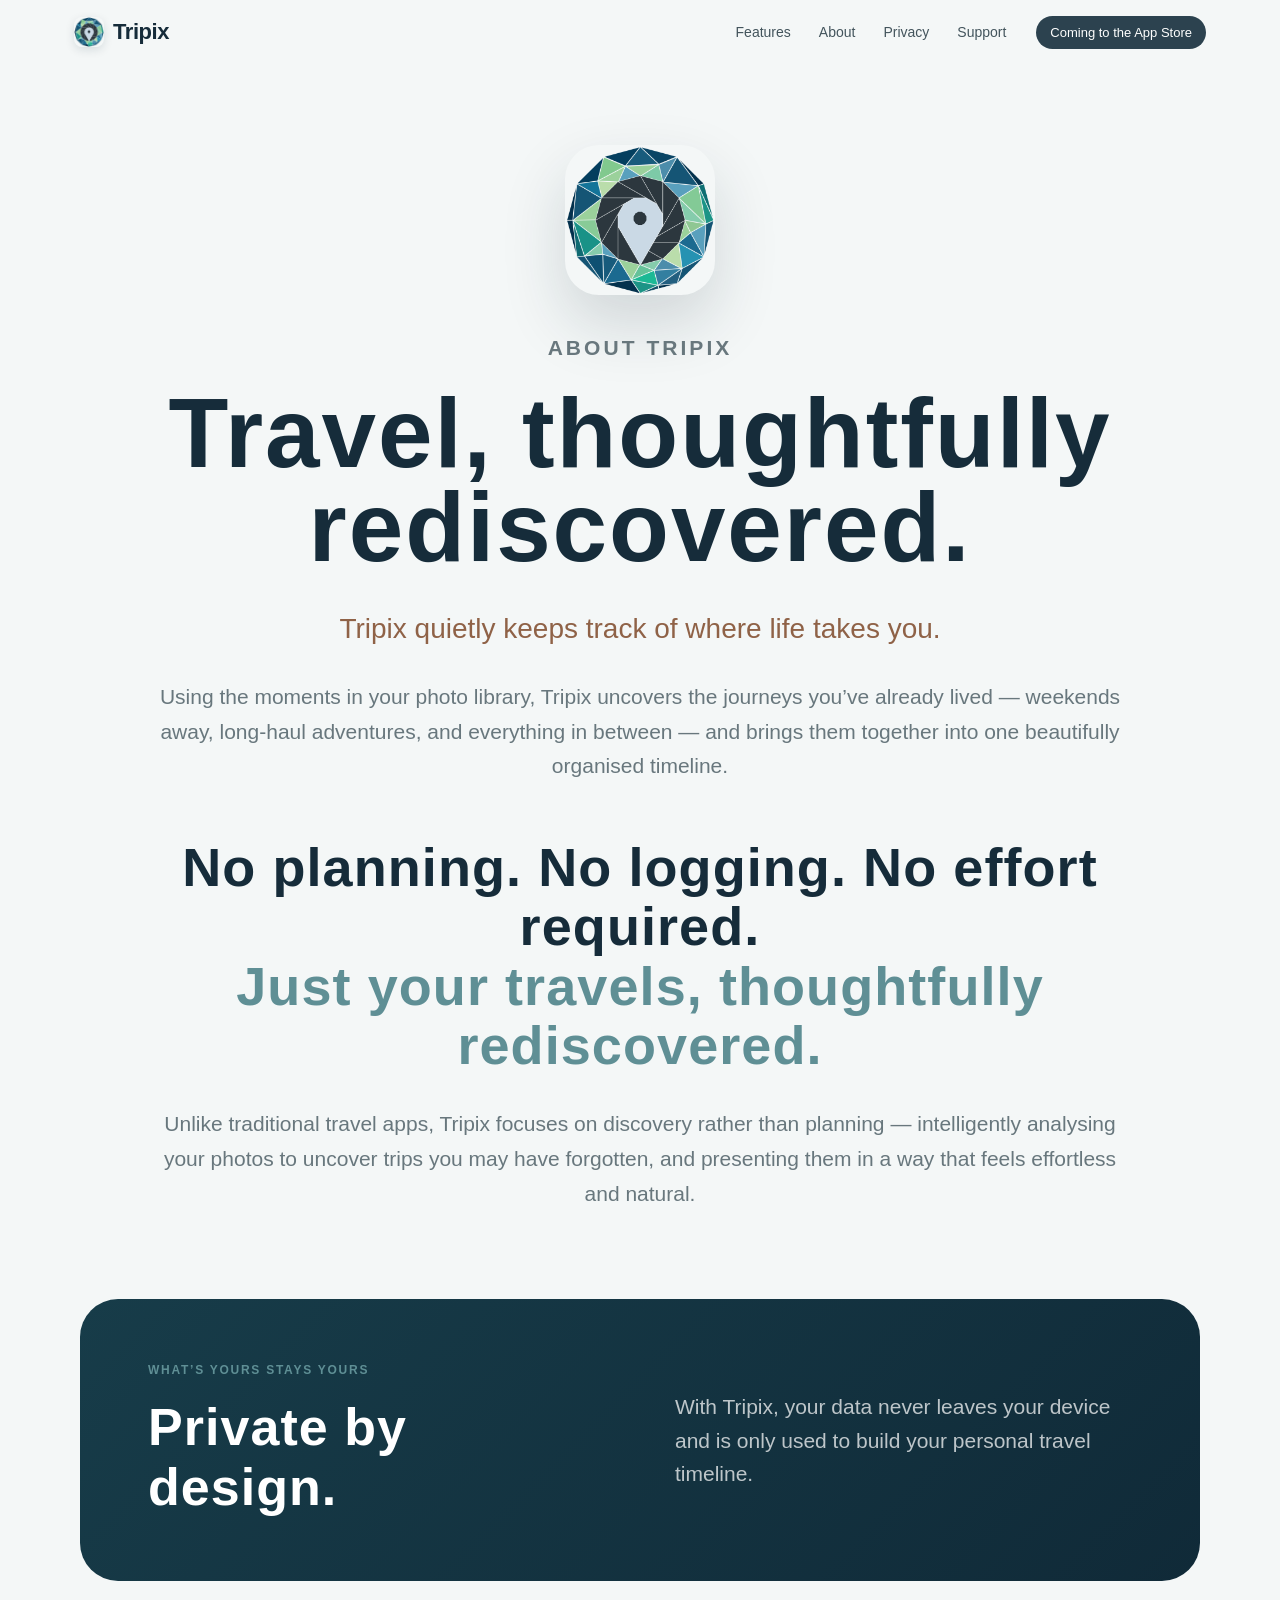
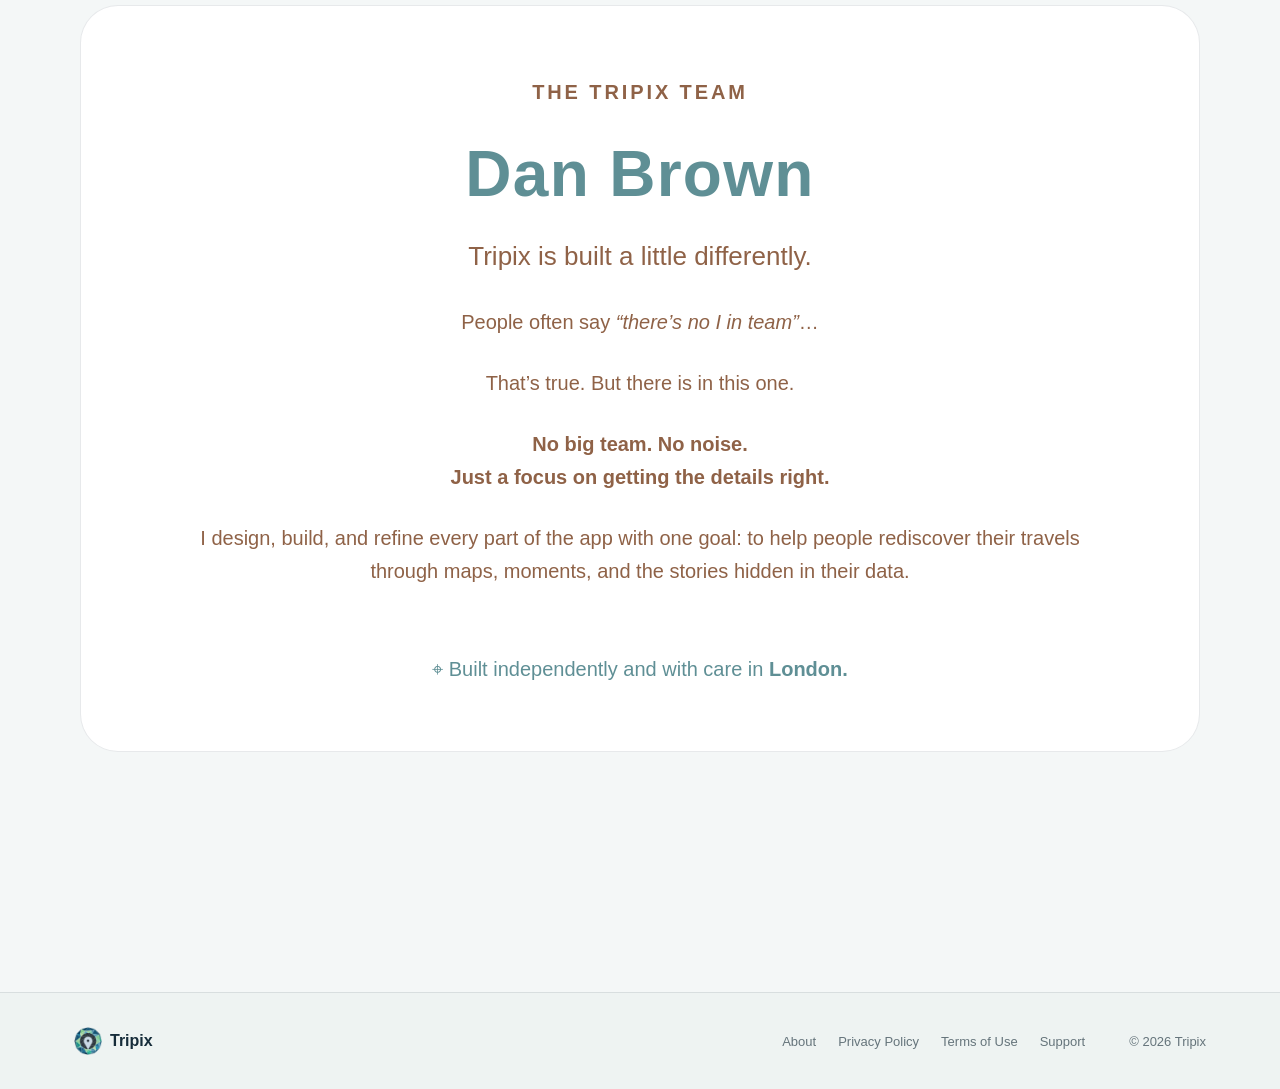
==== commit 2a900375: "V11 Updates" ====
--- a/about/index.html
+++ b/about/index.html
@@ -1 +1,2 @@
-<!doctype html><html lang="en"><head><meta charset="utf-8"><meta name="viewport" content="width=device-width,initial-scale=1"><meta name="description" content="About Tripix and the independent developer behind it."><title>About — Tripix</title><link rel="icon" type="image/png" href="/assets/images/app-icon.png" /><link rel="stylesheet" href="../assets/styles.css"><script defer src="../assets/site.js"></script></head><body><header class="site-header" data-header><div class="nav-wrap"><a class="brand" href="/" aria-label="Tripix home"><img src="../assets/images/app-icon.png" alt="" class="brand-icon"><span>Tripix</span></a><nav class="nav-links" aria-label="Primary navigation"><a href="../#features">Features</a><a href="../about/" aria-current="page">About</a><a href="../privacy/">Privacy</a><a href="../support/">Support</a></nav><a class="nav-cta is-disabled" href="../#download" aria-disabled="true">Coming to the App Store</a></div></header><main class="subpage section-pad about-page"><section class="about-hero reveal"><img class="about-icon" src="../assets/images/app-icon.png" alt="Tripix app icon"><p class="eyebrow">About Tripix</p><h1>Travel, thoughtfully rediscovered.</h1><p class="about-lede">Tripix quietly keeps track of where life takes you.</p><p>Using the moments in your photo library, Tripix uncovers the journeys you’ve already lived — weekends away, long-haul adventures, and everything in between — and brings them together into one beautifully organised timeline.</p><h2>No planning. No logging. No effort required.<br><span>Just your travels, thoughtfully rediscovered.</span></h2><p>Unlike traditional travel apps, Tripix focuses on discovery rather than planning — intelligently analysing your photos to uncover trips you may have forgotten, and presenting them in a way that feels effortless and natural.</p></section><section class="about-values reveal"><div><p class="eyebrow">What’s yours stays yours</p><h2>Private by design.</h2></div><p>With Tripix, your data never leaves your device and is only used to build your personal travel timeline.</p></section><section class="founder-card reveal"><p class="eyebrow">The Tripix team</p><h2>Dan Brown</h2><p class="founder-intro">Tripix is built a little differently.</p><p>People often say <em>“there’s no I in team”</em>…</p><p>That’s true. But there is in this one.</p><p><strong>No big team. No noise.<br>Just a focus on getting the details right.</strong></p><p>I design, build, and refine every part of the app with one goal: to help people rediscover their travels through maps, moments, and the stories hidden in their data.</p><div class="built-in">⌖ Built independently and with care in <strong>London.</strong></div></section></main><footer class="site-footer"><div class="footer-wrap"><div class="footer-brand"><img src="../assets/images/app-icon.png" alt=""><strong>Tripix</strong></div><nav aria-label="Footer navigation"><a href="../about/">About</a><a href="../privacy/">Privacy Policy</a><a href="../terms/">Terms of Use</a><a href="../support/">Support</a></nav><span>© 2026 Tripix</span></div></footer></body></html>+<!DOCTYPE html>
+<html lang="en"><head><meta charset="utf-8"/><meta content="width=device-width,initial-scale=1" name="viewport"/><meta content="About Tripix and the independent developer behind it." name="description"/><title>About — Tripix</title><link href="/assets/images/app-icon.png" rel="icon" type="image/png"/><link href="../assets/styles.css" rel="stylesheet"/><script defer="" src="../assets/site.js"></script></head><body><header class="site-header" data-header=""><div class="nav-wrap"><a aria-label="Tripix home" class="brand" href="/"><img alt="" class="brand-icon" src="../assets/images/app-icon.png"/><span>Tripix</span></a><nav aria-label="Primary navigation" class="nav-links"><a href="../#features">Features</a><a aria-current="page" href="../about/">About</a><a href="../privacy/">Privacy</a><a href="../support/">Support</a></nav><a aria-disabled="true" class="nav-cta is-disabled" href="../#download">Coming to the App Store</a><button aria-controls="mobile-navigation" aria-expanded="false" aria-label="Open menu" class="mobile-menu-button" data-menu-button="" type="button"><span></span><span></span><span></span></button></div><nav aria-label="Mobile navigation" class="mobile-menu" data-mobile-menu="" id="mobile-navigation"><a href="/#features">Features</a><a href="/about/">About</a><a href="/privacy/">Privacy</a><a href="/support/">Support</a><span class="mobile-menu-coming">Coming to the App Store</span></nav></header><main class="subpage section-pad about-page"><section class="about-hero reveal"><img alt="Tripix app icon" class="about-icon" src="../assets/images/app-icon.png"/><p class="eyebrow">About Tripix</p><h1>Travel, thoughtfully rediscovered.</h1><p class="about-lede">Tripix quietly keeps track of where life takes you.</p><p>Using the moments in your photo library, Tripix uncovers the journeys you’ve already lived — weekends away, long-haul adventures, and everything in between — and brings them together into one beautifully organised timeline.</p><h2>No planning. No logging. No effort required.<br/><span>Just your travels, thoughtfully rediscovered.</span></h2><p>Unlike traditional travel apps, Tripix focuses on discovery rather than planning — intelligently analysing your photos to uncover trips you may have forgotten, and presenting them in a way that feels effortless and natural.</p></section><section class="about-values reveal"><div><p class="eyebrow">What’s yours stays yours</p><h2>Private by design.</h2></div><p>With Tripix, your data never leaves your device and is only used to build your personal travel timeline.</p></section><section class="founder-card reveal"><p class="eyebrow">The Tripix team</p><h2>Dan Brown</h2><p class="founder-intro">Tripix is built a little differently.</p><p>People often say <em>“there’s no I in team”</em>…</p><p>That’s true. But there is in this one.</p><p><strong>No big team. No noise.<br/>Just a focus on getting the details right.</strong></p><p>I design, build, and refine every part of the app with one goal: to help people rediscover their travels through maps, moments, and the stories hidden in their data.</p><div class="built-in">⌖ Built independently and with care in <strong>London.</strong></div></section></main><footer class="site-footer"><div class="footer-wrap"><div class="footer-brand"><img alt="" src="../assets/images/app-icon.png"/><strong>Tripix</strong></div><nav aria-label="Footer navigation"><a href="../about/">About</a><a href="../privacy/">Privacy Policy</a><a href="../terms/">Terms of Use</a><a href="../support/">Support</a></nav><span>© 2026 Tripix</span></div></footer></body></html>
--- a/assets/styles.css
+++ b/assets/styles.css
@@ -13,6 +13,8 @@
   --site-max:1180px;
   --page-max:1120px;
   --legal-max:1020px;
+  --display-letter-spacing:.02em;
+  --device-scale:1.25;
 }
 
 *{box-sizing:border-box}
@@ -27,7 +29,8 @@
 }
 img{display:block;max-width:100%}
 a{color:inherit;text-decoration:none}
-h1,h2,h3,p,figure{margin-top:0}
+h1,h2,h3{margin-top:0;letter-spacing:var(--display-letter-spacing)}
+p,figure{margin-top:0}
 
 /* Header */
 .site-header{position:fixed;inset:0 0 auto;z-index:100;border-bottom:1px solid transparent;transition:background .28s,border-color .28s}
@@ -41,17 +44,23 @@
 .section-pad{padding-left:max(24px,calc((100vw - var(--site-max))/2));padding-right:max(24px,calc((100vw - var(--site-max))/2))}
 .eyebrow{text-transform:uppercase;letter-spacing:.145em;font-weight:760;font-size:12px;color:var(--teal);margin:0 0 20px}.eyebrow.light{color:#b7d3cb}
 
-/* Marketing typography */
-.hero h1{font-size:clamp(58px,7vw,100px);line-height:.94;letter-spacing:.032em;margin-bottom:30px;max-width:760px}
+/* Marketing typography — heading tracking is controlled globally by
+   --display-letter-spacing in :root. */
+.hero h1{font-size:clamp(58px,7vw,100px);line-height:.94;margin-bottom:30px;max-width:760px}
 h1 span,h2 span{color:var(--teal)}
-.statement h2,.section-heading h2,.split-copy h2,.share-copy h2,.story-step h2,.final-cta h2,.privacy-band h2,.about-hero h1,.subpage .page-head h1{letter-spacing:.014em}
 
 /* Hero */
 .hero{min-height:860px;display:grid;grid-template-columns:1.08fr .92fr;gap:clamp(36px,5vw,72px);align-items:center;padding-top:118px;padding-bottom:70px;background:radial-gradient(circle at 76% 55%,rgba(148,179,165,.25),transparent 29%),radial-gradient(circle at 85% 73%,rgba(241,211,188,.22),transparent 24%)}
 .hero-copy{position:relative;z-index:3}.hero-lede{max-width:650px;font-size:clamp(19px,2vw,24px);line-height:1.48;color:var(--muted);letter-spacing:-.01em}
 .hero-actions{display:flex;gap:12px;margin-top:34px;flex-wrap:wrap}.button{padding:14px 20px;border-radius:999px;font-size:15px;font-weight:680}.button.primary{background:var(--dark);color:#fff}.button.secondary{background:rgba(255,255,255,.82);border:1px solid var(--line)}
 .hero-stage{min-height:610px;position:relative;display:flex;justify-content:center;align-items:center}.hero-halo{position:absolute;width:480px;height:480px;border-radius:50%;background:radial-gradient(circle,rgba(95,143,149,.25),transparent 70%);filter:blur(4px)}
-.product-shot{margin:0;position:relative;will-change:transform;filter:drop-shadow(0 28px 42px rgba(12,38,51,.20))}.hero-shot{width:min(300px,25vw)}.hero-shot img{width:100%;height:auto}
+.product-shot{margin:0;position:relative;will-change:transform;filter:drop-shadow(0 28px 42px rgba(12,38,51,.20))}
+/* All phone/device artwork is scaled from one global control.
+   Change --device-scale in :root (1 = 100%, 1.25 = 125%).
+   The individual `scale` property is intentionally used instead of
+   `transform` so it composes safely with the parallax transform in JS. */
+.hero-shot,.trips-shot,.share-device,.story-screen,.story-inline-screen{scale:var(--device-scale);transform-origin:center center}
+.hero-shot{width:min(300px,25vw)}.hero-shot img{width:100%;height:auto}
 
 .statement{text-align:center;padding-top:145px;padding-bottom:155px}.statement h2,.section-heading h2{font-size:clamp(44px,6vw,78px);line-height:1.01;margin:0 auto;max-width:1080px}.statement>p:last-child{max-width:760px;margin:32px auto 0;color:var(--muted);font-size:20px;line-height:1.55}
 
@@ -104,11 +113,115 @@
 }
 
 @media(max-width:720px){
-  .nav-links{display:none}.nav-cta{margin-left:auto}.brand span{display:none}.brand-icon{width:32px;height:32px;flex-basis:32px}.subpage.section-pad{padding-left:20px;padding-right:20px}.hero h1{letter-spacing:.034em}.hero-shot{width:min(205px,56vw)}.trips-shot,.share-device{width:min(195px,55vw)}.story-inline-screen{width:min(185px,53vw)}
+  .nav-links{display:none}.nav-cta{margin-left:auto}.brand span{display:none}.brand-icon{width:32px;height:32px;flex-basis:32px}.subpage.section-pad{padding-left:20px;padding-right:20px}.hero-shot{width:min(205px,56vw)}.trips-shot,.share-device{width:min(195px,55vw)}.story-inline-screen{width:min(185px,53vw)}
   .statement{padding-top:105px;padding-bottom:110px}.insight-strip{padding-top:105px;padding-bottom:110px}.editorial-card{padding:30px;border-radius:30px;min-height:460px}.anniversary-badge{width:270px;height:270px;right:-65px;bottom:-70px}.privacy-band{padding-top:95px;padding-bottom:95px}.footer-wrap{align-items:flex-start;flex-direction:column}.footer-wrap nav{margin-left:0;flex-wrap:wrap}.footer-wrap>span{margin-left:0}
   .about-values{grid-template-columns:1fr;gap:24px;padding:38px 28px}.founder-card{padding:42px 24px}.guide-grid{grid-template-columns:1fr}.guide-section,.legal-section{padding:30px 26px}.guide-body p,.guide-body li,.legal-section p,.legal-section li{font-size:17px}.privacy-hero-card{padding:32px 28px;border-radius:28px}.page-icon{width:76px;height:76px;border-radius:18px}
 }
 
-@media(max-width:520px){.nav-cta{display:none}.nav-wrap{height:58px}.brand{font-size:20px}.hero h1{letter-spacing:.036em}.hero-shot{width:min(185px,58vw)}.trips-shot,.share-device{width:min(180px,57vw)}.story-inline-screen{width:min(170px,55vw)}}
+@media(max-width:520px){.nav-cta{display:none}.nav-wrap{height:58px}.brand{font-size:20px}.hero-shot{width:min(185px,58vw)}.trips-shot,.share-device{width:min(180px,57vw)}.story-inline-screen{width:min(170px,55vw)}}
 
 @media(prefers-reduced-motion:reduce){html{scroll-behavior:auto}*,*::before,*::after{animation:none!important;transition:none!important}.reveal{opacity:1;transform:none}.story-screen{display:none;opacity:1;transform:none}.story-screen.active{display:block}.story-step{opacity:1;transform:none}}
+
+/* ==========================================================
+   V11 — mobile navigation
+   ========================================================== */
+.mobile-menu-button,
+.mobile-menu {
+  display: none;
+}
+
+@media (max-width: 720px) {
+  .nav-links,
+  .nav-cta {
+    display: none;
+  }
+
+  .brand span {
+    display: inline;
+  }
+
+  .mobile-menu-button {
+    display: flex;
+    width: 42px;
+    height: 42px;
+    margin-left: auto;
+    padding: 0;
+    border: 0;
+    background: transparent;
+    flex-direction: column;
+    justify-content: center;
+    align-items: center;
+    gap: 5px;
+    cursor: pointer;
+    -webkit-tap-highlight-color: transparent;
+  }
+
+  .mobile-menu-button span {
+    display: block;
+    width: 22px;
+    height: 2px;
+    border-radius: 2px;
+    background: var(--text);
+    transition: transform .25s ease, opacity .25s ease;
+  }
+
+  .mobile-menu {
+    display: flex;
+    position: absolute;
+    top: calc(100% + 8px);
+    left: 16px;
+    right: 16px;
+    z-index: 101;
+    padding: 12px;
+    flex-direction: column;
+    background: rgba(244,247,247,.97);
+    border: 1px solid var(--line);
+    border-radius: 22px;
+    box-shadow: 0 20px 50px rgba(16,42,56,.14);
+    backdrop-filter: blur(22px);
+    -webkit-backdrop-filter: blur(22px);
+    opacity: 0;
+    visibility: hidden;
+    pointer-events: none;
+    transform: translateY(-8px) scale(.985);
+    transform-origin: top center;
+    transition: opacity .22s ease, transform .22s ease, visibility .22s ease;
+  }
+
+  .mobile-menu.open {
+    opacity: 1;
+    visibility: visible;
+    pointer-events: auto;
+    transform: translateY(0) scale(1);
+  }
+
+  .mobile-menu a {
+    padding: 15px 14px;
+    border-radius: 14px;
+    font-size: 17px;
+    font-weight: 650;
+  }
+
+  .mobile-menu a:active {
+    background: rgba(95,143,149,.10);
+  }
+
+  .mobile-menu-coming {
+    margin-top: 8px;
+    padding: 15px 14px 8px;
+    border-top: 1px solid var(--line);
+    color: var(--muted);
+    font-size: 14px;
+    font-weight: 600;
+  }
+
+  .mobile-menu-button.open span:nth-child(1) {
+    transform: translateY(7px) rotate(45deg);
+  }
+  .mobile-menu-button.open span:nth-child(2) {
+    opacity: 0;
+  }
+  .mobile-menu-button.open span:nth-child(3) {
+    transform: translateY(-7px) rotate(-45deg);
+  }
+}
